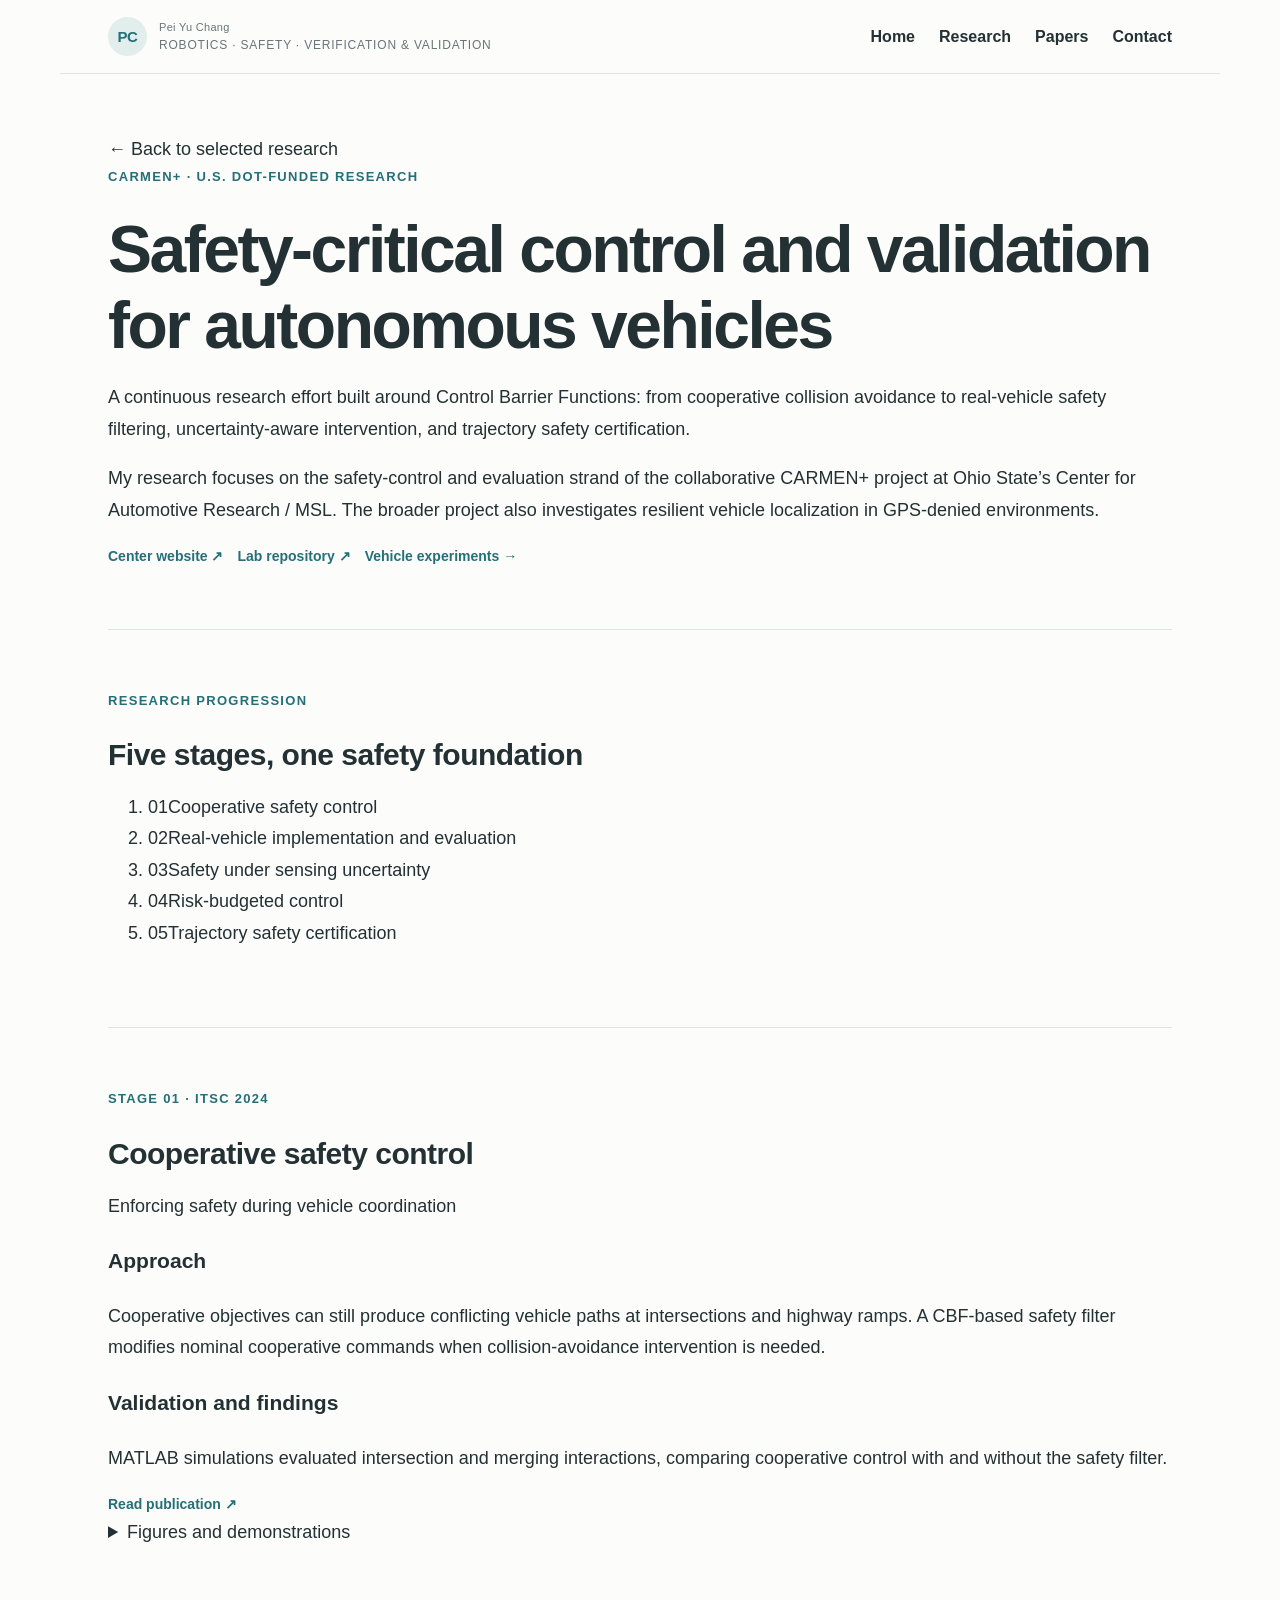
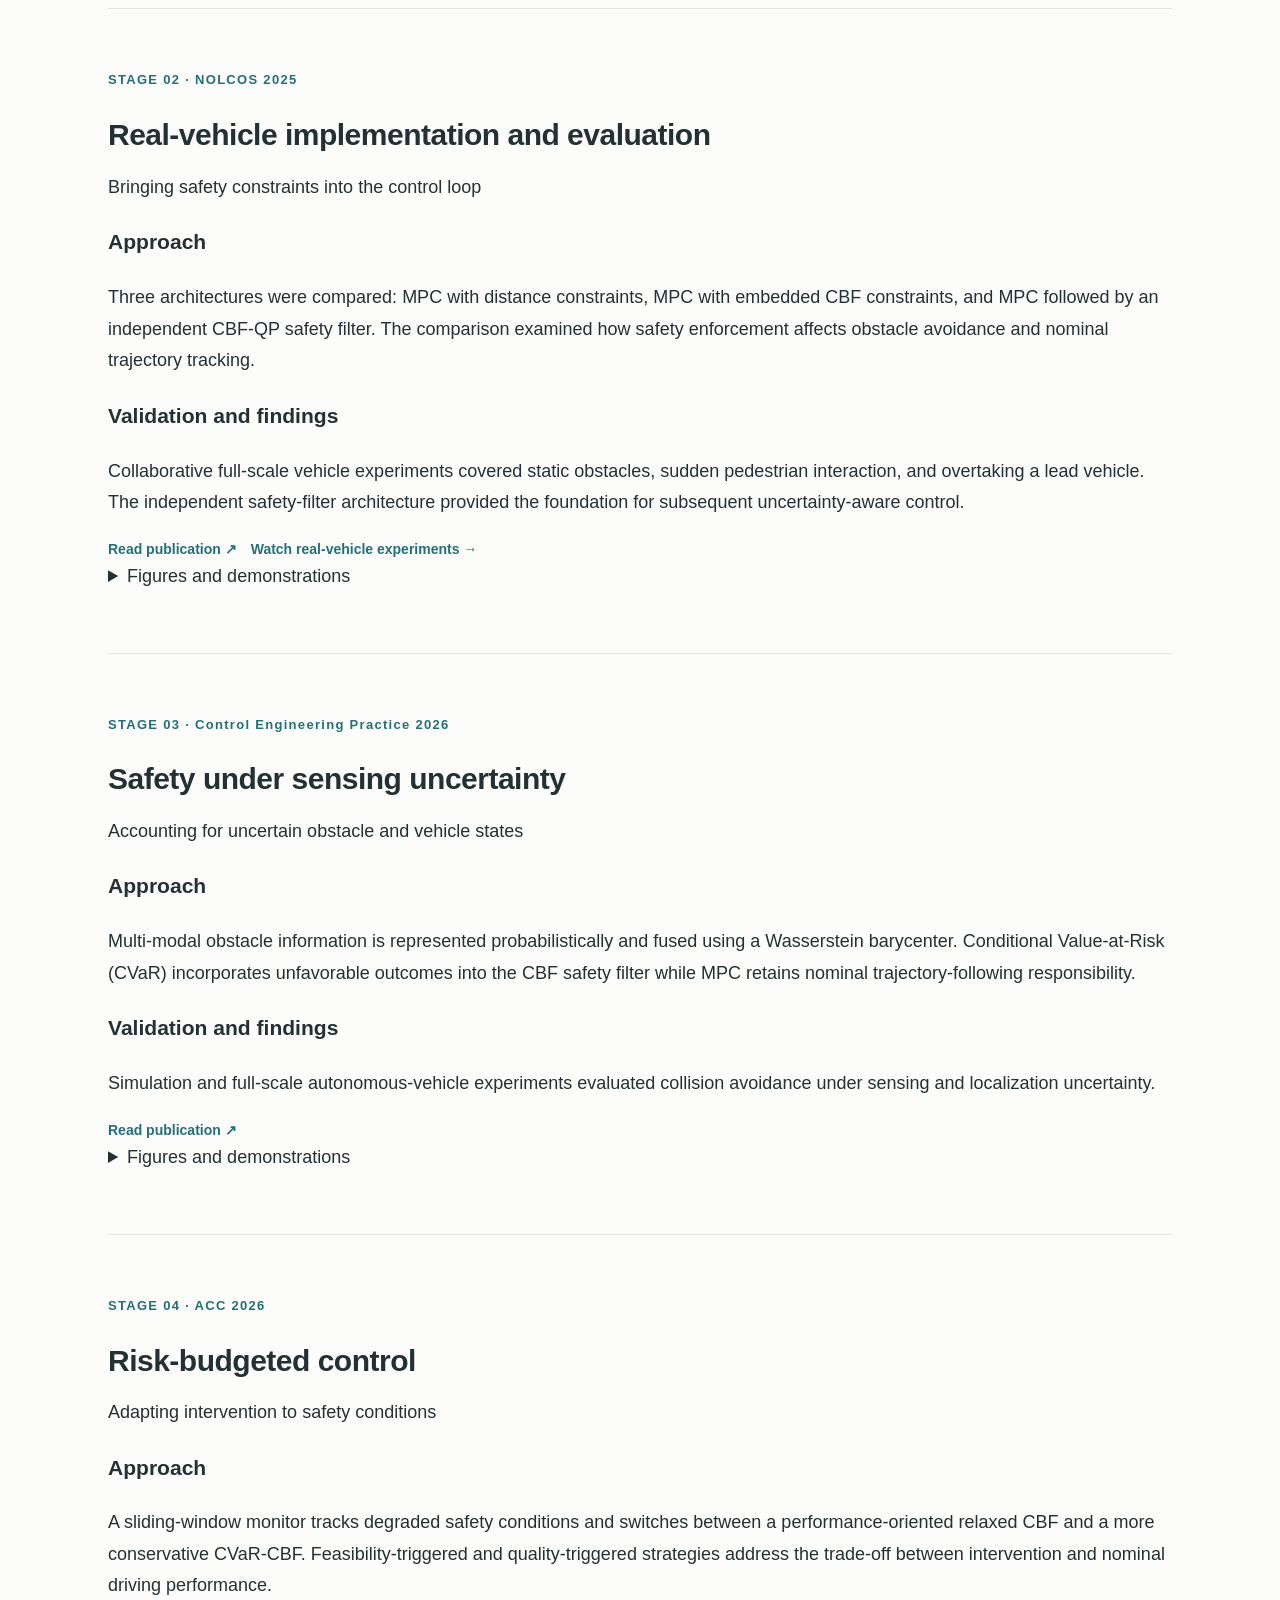
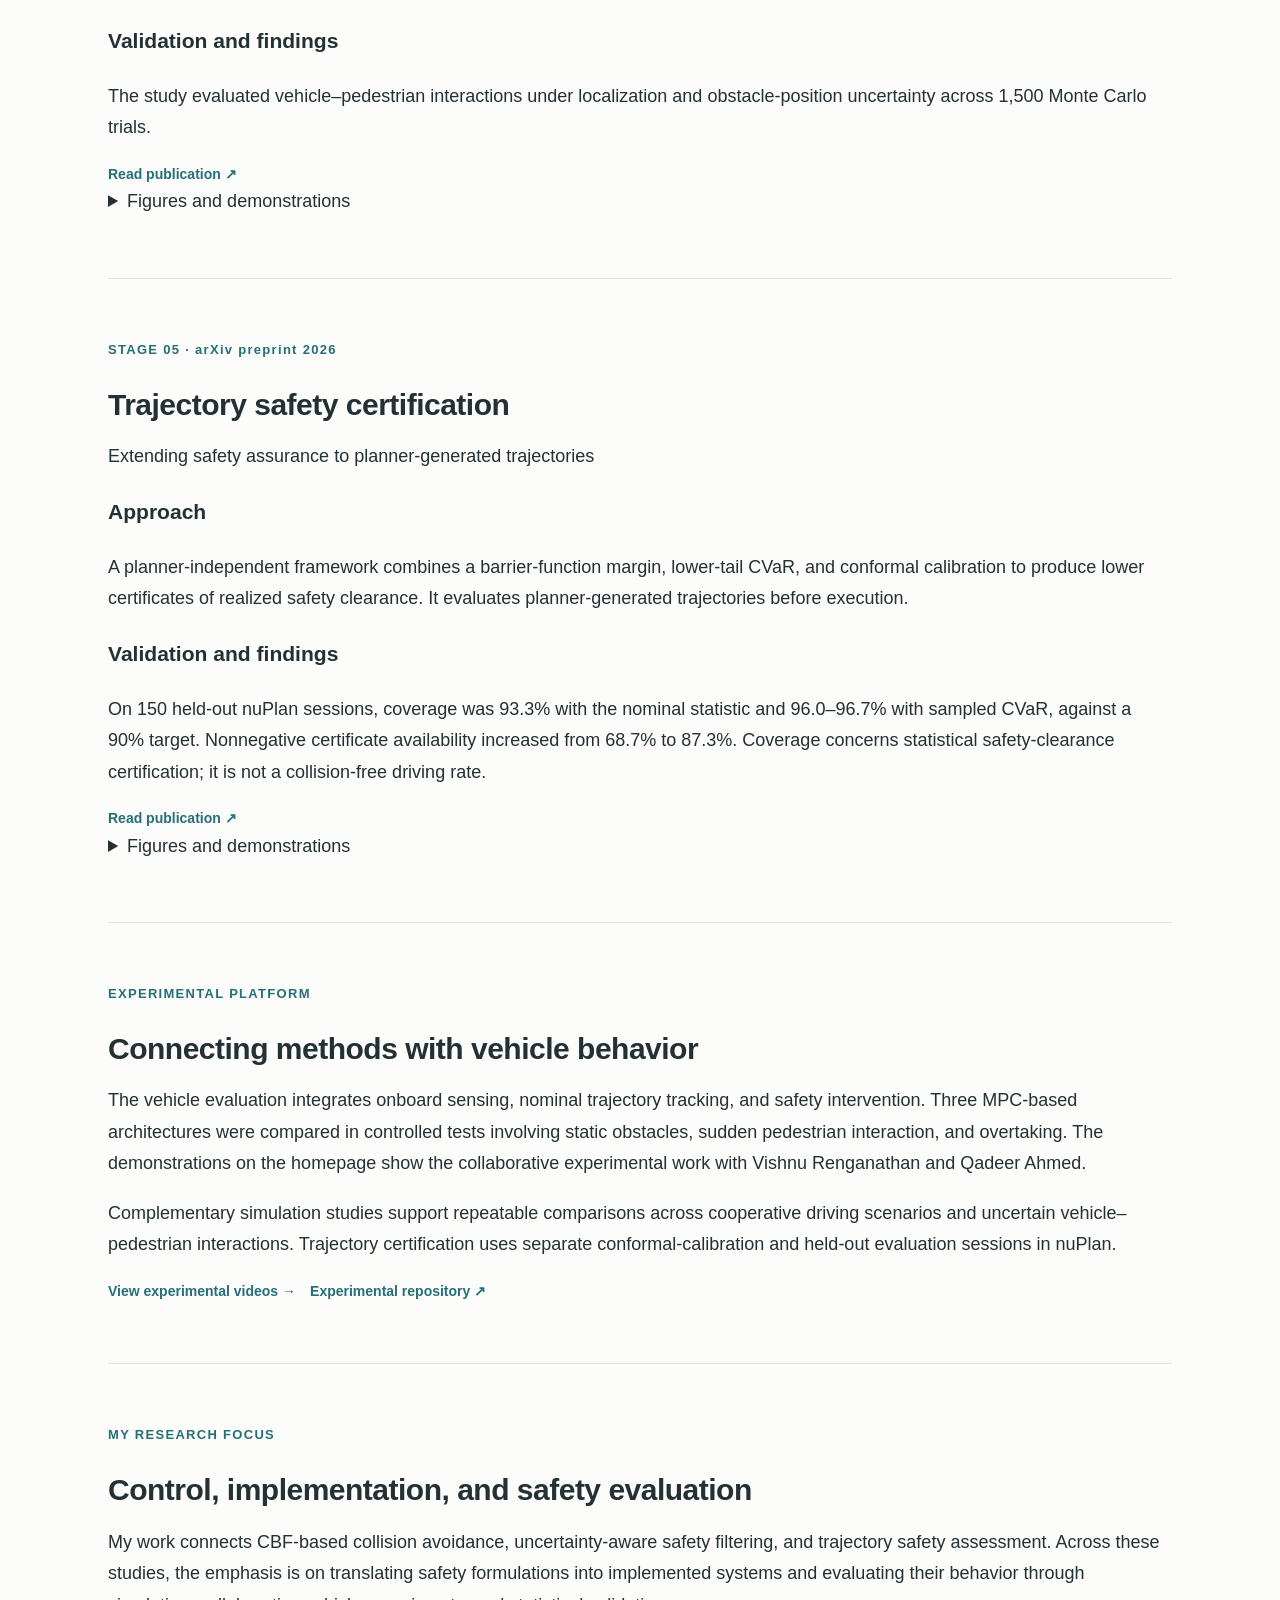
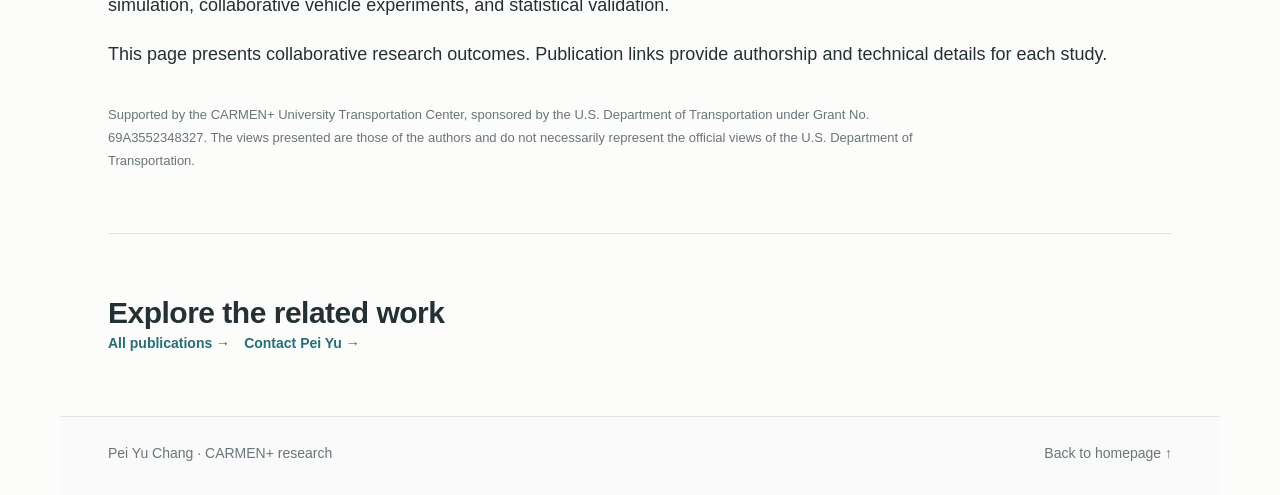
==== carmen.html @ 0e44fff4 "Add CARMEN+ research page covering five stages of safety control and validation" ====
<!doctype html><html lang="en"><head><meta charset="utf-8"><meta name="viewport" content="width=device-width, initial-scale=1"><title>CARMEN+ Safety Research | Pei Yu Chang</title><meta name="description" content="CBF-based safety control, real-vehicle validation, risk-aware collision avoidance, and trajectory safety certification by Pei Yu Chang and collaborators."><link rel="stylesheet" href="style.css"></head><body><a class="skip" href="#main">Skip to content</a><header><a class="brand" href="index.html"><b class="monogram">PC</b><span class="brandname">Pei Yu Chang<small>ROBOTICS · SAFETY · VERIFICATION & VALIDATION</small></span></a><nav aria-label="Main navigation"><a href="index.html">Home</a><a href="index.html#work">Research</a><a href="index.html#papers">Papers</a><a href="index.html#contact">Contact</a></nav></header><main id="main" class="research-detail"><section class="section"><a class="backlink" href="index.html#work">← Back to selected research</a><p class="eyebrow">CARMEN+ · U.S. DOT-FUNDED RESEARCH</p><h1>Safety-critical control and validation for autonomous vehicles</h1><p class="detail-lead">A continuous research effort built around Control Barrier Functions: from cooperative collision avoidance to real-vehicle safety filtering, uncertainty-aware intervention, and trajectory safety certification.</p><p>My research focuses on the safety-control and evaluation strand of the collaborative CARMEN+ project at Ohio State’s Center for Automotive Research / MSL. The broader project also investigates resilient vehicle localization in GPS-denied environments.</p><div class="carmenlinks"><a href="https://utc.engineering.osu.edu/" target="_blank" rel="noopener">Center website ↗</a><a href="https://github.com/OSU-CAR-MSL/CARMEN_Plus" target="_blank" rel="noopener">Lab repository ↗</a><a href="index.html#experiments">Vehicle experiments →</a></div></section><section class="section"><p class="eyebrow">RESEARCH PROGRESSION</p><h2>Five stages, one safety foundation</h2><ol class="stage-index"><li><a href="#cooperative"><span>01</span>Cooperative safety control</a></li><li><a href="#vehicle"><span>02</span>Real-vehicle implementation and evaluation</a></li><li><a href="#uncertainty"><span>03</span>Safety under sensing uncertainty</a></li><li><a href="#budget"><span>04</span>Risk-budgeted control</a></li><li><a href="#certification"><span>05</span>Trajectory safety certification</a></li></ol></section><section class="section research-stage" id="cooperative"><div><p class="eyebrow">STAGE 01 · ITSC 2024</p><h2>Cooperative safety control</h2><p class="stage-question">Enforcing safety during vehicle coordination</p></div><div><h3>Approach</h3><p>Cooperative objectives can still produce conflicting vehicle paths at intersections and highway ramps. A CBF-based safety filter modifies nominal cooperative commands when collision-avoidance intervention is needed.</p><h3>Validation and findings</h3><p>MATLAB simulations evaluated intersection and merging interactions, comparing cooperative control with and without the safety filter.</p><div class="carmenlinks"><a href="https://ieeexplore.ieee.org/document/10920020" target="_blank" rel="noopener">Read publication ↗</a></div><details class="media-reserve"><summary>Figures and demonstrations</summary><p>Additional research figures and short experimental videos will be added here.</p></details></div></section><section class="section research-stage" id="vehicle"><div><p class="eyebrow">STAGE 02 · NOLCOS 2025</p><h2>Real-vehicle implementation and evaluation</h2><p class="stage-question">Bringing safety constraints into the control loop</p></div><div><h3>Approach</h3><p>Three architectures were compared: MPC with distance constraints, MPC with embedded CBF constraints, and MPC followed by an independent CBF-QP safety filter. The comparison examined how safety enforcement affects obstacle avoidance and nominal trajectory tracking.</p><h3>Validation and findings</h3><p>Collaborative full-scale vehicle experiments covered static obstacles, sudden pedestrian interaction, and overtaking a lead vehicle. The independent safety-filter architecture provided the foundation for subsequent uncertainty-aware control.</p><div class="carmenlinks"><a href="https://www.sciencedirect.com/science/article/pii/S2405896325017422" target="_blank" rel="noopener">Read publication ↗</a><a href="index.html#experiments">Watch real-vehicle experiments →</a></div><details class="media-reserve"><summary>Figures and demonstrations</summary><p>Additional research figures and short experimental videos will be added here.</p></details></div></section><section class="section research-stage" id="uncertainty"><div><p class="eyebrow">STAGE 03 · Control Engineering Practice 2026</p><h2>Safety under sensing uncertainty</h2><p class="stage-question">Accounting for uncertain obstacle and vehicle states</p></div><div><h3>Approach</h3><p>Multi-modal obstacle information is represented probabilistically and fused using a Wasserstein barycenter. Conditional Value-at-Risk (CVaR) incorporates unfavorable outcomes into the CBF safety filter while MPC retains nominal trajectory-following responsibility.</p><h3>Validation and findings</h3><p>Simulation and full-scale autonomous-vehicle experiments evaluated collision avoidance under sensing and localization uncertainty.</p><div class="carmenlinks"><a href="https://www.sciencedirect.com/science/article/pii/S0967066126003576" target="_blank" rel="noopener">Read publication ↗</a></div><details class="media-reserve"><summary>Figures and demonstrations</summary><p>Additional research figures and short experimental videos will be added here.</p></details></div></section><section class="section research-stage" id="budget"><div><p class="eyebrow">STAGE 04 · ACC 2026</p><h2>Risk-budgeted control</h2><p class="stage-question">Adapting intervention to safety conditions</p></div><div><h3>Approach</h3><p>A sliding-window monitor tracks degraded safety conditions and switches between a performance-oriented relaxed CBF and a more conservative CVaR-CBF. Feasibility-triggered and quality-triggered strategies address the trade-off between intervention and nominal driving performance.</p><h3>Validation and findings</h3><p>The study evaluated vehicle–pedestrian interactions under localization and obstacle-position uncertainty across 1,500 Monte Carlo trials.</p><div class="carmenlinks"><a href="https://ieeexplore.ieee.org/abstract/document/11615901" target="_blank" rel="noopener">Read publication ↗</a></div><details class="media-reserve"><summary>Figures and demonstrations</summary><p>Additional research figures and short experimental videos will be added here.</p></details></div></section><section class="section research-stage" id="certification"><div><p class="eyebrow">STAGE 05 · arXiv preprint 2026</p><h2>Trajectory safety certification</h2><p class="stage-question">Extending safety assurance to planner-generated trajectories</p></div><div><h3>Approach</h3><p>A planner-independent framework combines a barrier-function margin, lower-tail CVaR, and conformal calibration to produce lower certificates of realized safety clearance. It evaluates planner-generated trajectories before execution.</p><h3>Validation and findings</h3><p>On 150 held-out nuPlan sessions, coverage was 93.3% with the nominal statistic and 96.0–96.7% with sampled CVaR, against a 90% target. Nonnegative certificate availability increased from 68.7% to 87.3%. Coverage concerns statistical safety-clearance certification; it is not a collision-free driving rate.</p><div class="carmenlinks"><a href="https://arxiv.org/abs/2608.26533" target="_blank" rel="noopener">Read publication ↗</a></div><details class="media-reserve"><summary>Figures and demonstrations</summary><p>Additional research figures and short experimental videos will be added here.</p></details></div></section><section class="section"><p class="eyebrow">EXPERIMENTAL PLATFORM</p><h2>Connecting methods with vehicle behavior</h2><p>The vehicle evaluation integrates onboard sensing, nominal trajectory tracking, and safety intervention. Three MPC-based architectures were compared in controlled tests involving static obstacles, sudden pedestrian interaction, and overtaking. The demonstrations on the homepage show the collaborative experimental work with Vishnu Renganathan and Qadeer Ahmed.</p><p>Complementary simulation studies support repeatable comparisons across cooperative driving scenarios and uncertain vehicle–pedestrian interactions. Trajectory certification uses separate conformal-calibration and held-out evaluation sessions in nuPlan.</p><div class="carmenlinks"><a href="index.html#experiments">View experimental videos →</a><a href="https://github.com/OSU-CAR-MSL/NMPC-CBF-AV" target="_blank" rel="noopener">Experimental repository ↗</a></div></section><section class="section"><p class="eyebrow">MY RESEARCH FOCUS</p><h2>Control, implementation, and safety evaluation</h2><p>My work connects CBF-based collision avoidance, uncertainty-aware safety filtering, and trajectory safety assessment. Across these studies, the emphasis is on translating safety formulations into implemented systems and evaluating their behavior through simulation, collaborative vehicle experiments, and statistical validation.</p><p>This page presents collaborative research outcomes. Publication links provide authorship and technical details for each study.</p><p class="fundingnote">Supported by the CARMEN+ University Transportation Center, sponsored by the U.S. Department of Transportation under Grant No. 69A3552348327. The views presented are those of the authors and do not necessarily represent the official views of the U.S. Department of Transportation.</p></section><section class="contact"><h2>Explore the related work</h2><div class="carmenlinks"><a href="index.html#papers">All publications →</a><a href="index.html#contact">Contact Pei Yu →</a></div></section></main><footer><span>Pei Yu Chang · CARMEN+ research</span><a href="index.html">Back to homepage ↑</a></footer></body></html>
---- style.css ----
:root{--ink:#172526;--muted:#5b6667;--line:#dce2df;--accent:#155eae;--paper:#fafbf9}*{box-sizing:border-box}html{scroll-behavior:smooth;scroll-padding-top:30px}body{margin:0;color:var(--ink);background:var(--paper);font-family:Arial,Helvetica,sans-serif;line-height:1.65}a{color:inherit;text-decoration:none}a:hover{color:var(--accent)}a:focus-visible{outline:3px solid var(--accent);outline-offset:5px}.skip{position:absolute;left:20px;top:-100px;background:white;padding:10px}.skip:focus{top:10px;z-index:10}header,main,footer{max-width:1120px;margin:auto;padding-left:48px;padding-right:48px}header{display:flex;align-items:center;justify-content:space-between;padding-top:32px;padding-bottom:28px;border-bottom:1px solid var(--line);gap:24px}.brand{font-weight:700;font-size:19px;letter-spacing:-.5px}.brand span{display:block;font-size:11px;font-weight:400;color:var(--muted);letter-spacing:.3px}nav{display:flex;gap:28px;font-size:13px}.hero{padding-top:88px}.eyebrow{font-size:11px;letter-spacing:1.7px;font-weight:700;color:var(--accent);margin:0 0 24px}h1{font-size:clamp(44px,6.6vw,76px);line-height:1.06;letter-spacing:-3.5px;font-weight:500;margin:0 0 28px}.intro{max-width:590px;font-size:18px;color:var(--muted);line-height:1.8;margin:0}.actions{display:flex;align-items:center;gap:28px;margin:30px 0 24px;font-size:14px}.button{background:var(--ink);color:white;padding:13px 20px;display:flex;gap:36px;border-radius:3px}.button:hover{background:var(--accent);color:white}.textlink{border-bottom:1px solid var(--line)}.availability{font-size:12px;color:var(--muted);line-height:1.8}.focus{display:grid;grid-template-columns:repeat(3,1fr);gap:30px;margin-top:66px;padding:26px 0;border-top:1px solid var(--line);border-bottom:1px solid var(--line)}.focus span{font-size:10px;letter-spacing:1.3px;color:var(--muted)}.focus p{font-size:14px;line-height:1.6;margin:10px 0 0}.section{padding:80px 0;border-bottom:1px solid var(--line)}.sectionhead{margin-bottom:35px}.sectionhead .eyebrow{margin-bottom:15px}h2{font-size:34px;line-height:1.25;letter-spacing:-1.1px;font-weight:500;margin:0}.sectionhead>p:last-child:not(.eyebrow){font-size:14px;color:var(--muted);max-width:490px}.row{display:grid;grid-template-columns:160px 1fr 150px;gap:25px;padding:28px 0;border-top:1px solid var(--line)}.date{font-size:12px;color:var(--muted);margin:3px 0}.row h3{font-size:18px;line-height:1.4;letter-spacing:-.3px;margin:0}.role{font-size:13px;color:var(--accent);margin:5px 0 12px}.row div>p:last-child{font-size:14px;color:var(--muted);margin:0;max-width:510px}.tag{font-size:11px;color:var(--muted);text-align:right;margin-top:5px}.projects{display:grid;grid-template-columns:1fr 1fr;column-gap:48px;row-gap:38px}.projects article{border-top:2px solid var(--ink);padding-top:23px}.projectlabel{font-size:10px;letter-spacing:1.3px;color:var(--muted);margin:0 0 16px}.projects h3{font-size:26px;letter-spacing:-.8px;font-weight:500;line-height:1.25;margin:0 0 15px}.projects article>p:not(.projectlabel){font-size:14px;color:var(--muted);max-width:410px}.projects .methods{font-size:11px!important;margin:20px 0}.projects a{display:flex;justify-content:space-between;font-size:13px;padding:12px 0;border-top:1px solid var(--line);color:var(--accent)}.skills{display:grid;grid-template-columns:185px 1fr;gap:0}.skills h2{font-size:26px}dl{margin:25px 0 0}dl div{display:grid;grid-template-columns:180px 1fr;padding:13px 0;border-top:1px solid var(--line);font-size:13px}dt{color:var(--muted)}dd{margin:0}.contact{padding:75px 0 80px}.contact h2{font-size:36px}.contact>p:not(.eyebrow){color:var(--muted);font-size:14px;max-width:510px}.email{display:inline-block;color:var(--accent);font-size:20px;letter-spacing:-.4px;margin-top:16px;border-bottom:1px solid var(--line)}footer{display:flex;justify-content:space-between;font-size:11px;color:var(--muted);border-top:1px solid var(--line);padding-top:24px;padding-bottom:30px}footer div{display:flex;gap:22px}@media(max-width:760px){header,main,footer{padding-left:24px;padding-right:24px}header{align-items:flex-start;flex-direction:column;gap:18px}nav{gap:24px}.hero{padding-top:55px}h1{letter-spacing:-2px}.intro{font-size:16px}.focus{grid-template-columns:1fr;gap:22px;margin-top:40px}.focus p br{display:none}.section{padding:52px 0}h2{font-size:29px}.row{grid-template-columns:1fr;gap:8px}.tag{display:none}.projects{grid-template-columns:1fr;gap:32px}.skills{grid-template-columns:1fr}.skills .eyebrow{margin-bottom:15px}dl div{grid-template-columns:1fr;gap:4px}.contact{padding:52px 0}.contact h2{font-size:30px}.email{font-size:18px}footer{flex-direction:column;gap:14px}}@media(prefers-reduced-motion:reduce){html{scroll-behavior:auto}}
/* Personal academic portfolio direction */
:root{--ink:#252525;--muted:#707476;--line:#e2e3e5;--accent:#bb0033;--paper:#fff}header,main,footer{max-width:1160px}.university{background:#500012;color:#f0dfe4;font-size:11px}.university>div{max-width:1160px;padding:8px 48px;margin:auto}.university span{float:right}header{padding-top:17px;padding-bottom:17px}.brand{display:flex;align-items:center;gap:12px}.monogram{display:grid;place-items:center;width:39px;height:39px;background:var(--accent);color:white;font:700 19px Georgia,serif;border-radius:7px}.brandname{font:700 18px Georgia,serif}.brandname small{display:block;margin-top:5px;font:10px Arial,sans-serif;letter-spacing:1px;color:var(--muted)}nav{font-weight:600;gap:27px}.active{color:var(--accent);position:relative}.active:after{content:'';height:3px;background:var(--accent);position:absolute;bottom:-19px;left:0;right:0}.hero{position:relative;padding:70px 0 64px}.hero:before{content:'';position:absolute;z-index:-1;top:0;bottom:0;left:calc((1064px - 100vw)/2);right:calc((1064px - 100vw)/2);background:radial-gradient(ellipse at 85% 15%,#f4e9ed 0,transparent 45%),linear-gradient(#f5f6f8,#fff)}.herogrid{display:grid;grid-template-columns:1fr 280px;gap:80px;align-items:center}.hero .eyebrow{background:#f3e5e9;border-radius:24px;display:inline-block;padding:7px 12px;font-size:10px;letter-spacing:1.2px;margin-bottom:22px}h1{font:700 clamp(40px,5vw,54px)/1.15 Georgia,'Times New Roman',serif;letter-spacing:-1.5px;margin-bottom:12px}.position{font-size:17px;font-weight:600;margin:0 0 8px}.affiliation{font-size:13px;color:var(--muted);margin:0 0 22px}.affiliation a{color:var(--accent)}.intro{font-size:16px;line-height:1.85;max-width:520px}.actions{gap:12px;margin-top:28px;flex-wrap:wrap;font-size:12px;font-weight:600}.button{background:var(--accent);border-radius:6px;padding:12px 18px}.button:hover{background:#8d0026}.outline{border:1px solid #d7d9dc;background:#fff;border-radius:6px;padding:11px 18px}.social{display:flex;flex-wrap:wrap;gap:16px;font-size:11px;color:#60666a;font-weight:600}.availability{font-size:11px;margin-top:17px}.portrait{height:330px;border-radius:18px;border:1px solid #e0d9dc;background:linear-gradient(145deg,#eee8eb,#f7f5f6);box-shadow:0 14px 32px #25252512;display:flex;align-items:center;justify-content:center;flex-direction:column}.portrait>span{font:normal 85px Georgia,serif;color:#a08a94;letter-spacing:-6px}.portrait>small{font:12px Arial,sans-serif;color:#79666e;margin-top:12px}.section{padding:60px 0}.sectionhead .eyebrow{font-size:10px;margin-bottom:12px}h2{font:700 30px/1.25 Georgia,serif;letter-spacing:-.5px}.sectionhead{margin-bottom:27px}.row{grid-template-columns:150px 1fr 140px}.row h3{font-size:17px}.date{color:var(--accent);font-weight:600}.projects{column-gap:24px;row-gap:20px}.projects article{border:1px solid var(--line);border-radius:9px;padding:24px;background:#fff}.projects h3{font:700 23px/1.3 Georgia,serif;letter-spacing:-.4px}.projectlabel{color:var(--accent);font-weight:700}.projects h3 br{display:none}.skills h2{font-family:Georgia,serif}.contact h2{font-family:Georgia,serif;font-size:32px}.contact{padding:60px 0}.email{font-size:18px}footer{background:#fafafa}@media(max-width:760px){.university>div{padding:8px 24px}.university span{display:none}header{gap:20px}nav{font-size:12px;gap:20px;flex-wrap:wrap}.active:after{bottom:-7px}.herogrid{grid-template-columns:1fr;gap:30px}.portrait{width:180px;height:210px;grid-row:2}.portrait>span{font-size:64px}.hero{padding-top:42px}.hero:before{left:-24px;right:-24px}.row{grid-template-columns:1fr}.section{padding:44px 0}.brandname small{font-size:9px}.social{gap:12px}.projects{grid-template-columns:1fr}.contact h2{font-size:28px}}
/* Original, experiment-first direction */
:root{--ink:#233034;--muted:#697578;--accent:#246f78;--paper:#fcfcfa;--line:#dfe5e3}.university{display:none}.brandname{font:700 18px Arial,Helvetica,sans-serif}.monogram{background:#e2eeec;color:var(--accent);font:700 15px Arial,sans-serif;border-radius:50%}.brandname small{letter-spacing:.8px}h1{font-family:Arial,Helvetica,sans-serif;font-weight:650;font-size:clamp(42px,6vw,66px);letter-spacing:-2.5px}h2,.projects h3,.skills h2,.contact h2{font-family:Arial,Helvetica,sans-serif;font-weight:600}.hero{padding:55px 0 36px}.hero:before{display:none}.herogrid{display:block}.herogrid>div{max-width:850px}.hero .eyebrow{background:none;padding:0;margin-bottom:18px;letter-spacing:1.7px}.intro{max-width:670px}.affiliation{margin-bottom:18px}.position{font-weight:500}.actions{margin-top:24px;margin-bottom:20px}.button{background:var(--accent)}.button:hover{background:#1b535b}.outline{background:transparent}.availability{margin-bottom:0}.portrait{display:none}.experiments{padding-top:30px}.experimenthead{display:flex;justify-content:space-between;align-items:end;gap:35px;margin-bottom:25px}.experimenthead .eyebrow{margin-bottom:12px}.experimenthead h2{font-size:28px;max-width:500px}.experimenthead>p{font-size:13px;color:var(--muted);max-width:320px;margin:0}.videogrid{display:grid;grid-template-columns:repeat(3,minmax(0,1fr));gap:20px}.experiment{overflow:hidden;border:1px solid var(--line);border-radius:8px;background:white}.videoframe{aspect-ratio:16/10;background:#172b30;display:flex;align-items:center}.videoframe video{display:block;width:100%;height:100%;object-fit:contain}.videocopy{padding:18px}.scenario{color:var(--accent)!important;font-size:9px!important;letter-spacing:1.3px;font-weight:700;margin:0 0 8px!important}.videocopy h3{font-size:17px;font-weight:600;line-height:1.4;margin:0 0 10px;min-height:48px}.videocopy>p{font-size:12px;line-height:1.7;color:var(--muted);margin:0 0 16px}.videolinks{display:flex;flex-wrap:wrap;gap:12px;font-size:11px;color:var(--accent);font-weight:600}.collaboration{font-size:12px;color:var(--muted);margin:19px 0 4px}.videonote{font-size:10px;color:var(--muted);margin:0}.projects article{background:transparent}.contact h2{font-size:30px}.active:after{background:var(--accent)}@media(max-width:760px){.videogrid{grid-template-columns:1fr}.experimenthead{display:block}.experimenthead>p{margin-top:14px;max-width:none}.videocopy h3{min-height:0}.hero{padding-top:40px}.experiments{padding-top:20px}.experimenthead h2{font-size:25px}.herogrid{display:block}.videoframe{aspect-ratio:16/9}}
.papershead{display:flex;align-items:center;justify-content:space-between;gap:20px;margin-bottom:28px}.papershead .eyebrow{margin-bottom:12px}.scholarlink{font-size:12px;color:var(--accent);border-bottom:1px solid var(--line);padding-bottom:3px}.paper{display:grid;grid-template-columns:70px 1fr;gap:25px;padding:25px 0;border-top:1px solid var(--line)}.paperyear{color:var(--accent);font-size:12px;font-weight:600;margin:4px 0}.paper h3{font-size:17px;line-height:1.55;font-weight:600;margin:0 0 10px;max-width:830px}.authors{font-size:12px;color:var(--muted);margin:0 0 5px}.authors strong{color:var(--ink);font-weight:600}.venue{font-size:12px;color:var(--muted);font-style:italic;margin:0 0 13px}.paperlinks{display:flex;gap:18px;flex-wrap:wrap;font-size:11px;font-weight:600;color:var(--accent)}@media(max-width:760px){.paper{grid-template-columns:1fr;gap:8px}.paper h3{font-size:16px}.papershead{align-items:end}.scholarlink{font-size:11px;white-space:nowrap}}
.carmenintro{display:grid;grid-template-columns:1fr 1.4fr;gap:50px;margin-bottom:35px}.carmenintro .eyebrow{margin-bottom:12px}.carmenintro h2{font-size:42px;letter-spacing:-1.5px}.funding{font-size:12px;color:var(--accent);margin:13px 0 0}.carmensummary{font-size:14px;color:var(--muted);margin:0 0 20px;line-height:1.85}.carmenlinks{display:flex;gap:14px;flex-wrap:wrap;color:var(--accent);font-size:11px;font-weight:600}.researchslots{display:grid;grid-template-columns:1fr 1fr;gap:32px 24px}.researchslot{min-width:0}.researchslot:first-child{grid-column:1/-1}.slotheading span{font-size:9px;letter-spacing:1.4px;color:var(--accent);font-weight:600}.slotheading h3{font-size:18px;font-weight:600;margin:7px 0 17px}.placeholder{aspect-ratio:16/9;border:1px dashed #b7c7c6;border-radius:7px;background:#edf2f0;display:flex;flex-direction:column;align-items:center;justify-content:center;gap:7px;padding:20px;text-align:center;color:#687c7d}.placeholder.wide{aspect-ratio:3.3}.placeholder span{font-size:15px;font-weight:500}.placeholder small{font-size:11px;color:#6e8080}.pending{font-size:11px;color:var(--muted);margin:11px 0 0}.researchslot:last-child{grid-column:1/-1;border-top:1px solid var(--line);padding-top:23px}.contributionsplaceholder{display:grid;grid-template-columns:repeat(3,1fr);gap:15px}.contributionsplaceholder p{margin:0;padding:23px 18px;border:1px dashed #b7c7c6;background:#f3f6f4;border-radius:5px;color:#6e8080;font-size:12px}.fundingnote{font-size:10px;color:var(--muted);line-height:1.8;margin:32px 0 0;max-width:850px}@media(max-width:760px){.carmenintro{grid-template-columns:1fr;gap:22px}.researchslots{grid-template-columns:1fr;gap:27px}.placeholder.wide{aspect-ratio:16/9}.contributionsplaceholder{grid-template-columns:1fr}.carmenintro h2{font-size:36px}}
.herogrid{display:grid;grid-template-columns:minmax(0,1fr) 220px;gap:48px;align-items:center}.profilephoto{width:220px;height:250px;margin:0;overflow:hidden;border-radius:14px;background:#e9eeeb}.profilephoto img{display:block;width:100%;height:100%;object-fit:cover;object-position:55% 32%;transform:scale(1.4);transform-origin:55% 32%}.herogrid .intro{font-size:15px}.herogrid .position{font-size:16px}@media(max-width:760px){.herogrid{grid-template-columns:1fr;gap:24px}.profilephoto{width:170px;height:195px;grid-row:1}.herogrid>div{grid-row:2}}
/* Readability and employer identities */
body{font-size:18px;line-height:1.75}nav{font-size:16px;gap:24px}.brandname{font-size:21px}.brandname small{font-size:12px}.hero .eyebrow,.eyebrow{font-size:13px;letter-spacing:1.3px}.herogrid .position{font-size:20px}.affiliation{font-size:16px}.herogrid .intro{font-size:18px}.actions{font-size:16px}.social{font-size:15px}.availability{font-size:15px}.sectionhead>p:last-child:not(.eyebrow),.experimenthead>p{font-size:17px}.experimenthead h2{font-size:32px}.scenario{font-size:12px!important}.videocopy h3{font-size:20px}.videocopy>p{font-size:16px}.videolinks,.carmenlinks{font-size:14px}.collaboration{font-size:15px}.videonote,.fundingnote{font-size:13px}.date{font-size:16px}.row{grid-template-columns:180px 1fr;gap:25px}.row h3{font-size:22px}.role{font-size:17px}.row div>p:last-child{font-size:17px;max-width:650px}.tag{display:none}.employerlogo{width:130px;height:55px;display:flex;align-items:center;justify-content:flex-start;margin-bottom:14px}.employerlogo img{max-width:130px;max-height:55px;object-fit:contain}.employerwordmark{font-weight:700;letter-spacing:1px;color:#254965}.funding{font-size:16px}.carmensummary{font-size:17px}.slotheading span{font-size:12px}.slotheading h3{font-size:22px}.placeholder span{font-size:19px}.placeholder small,.pending{font-size:15px}.contributionsplaceholder p{font-size:16px}.scholarlink{font-size:16px}.paperyear{font-size:16px}.paper h3{font-size:20px}.authors,.venue{font-size:16px}.paperlinks{font-size:15px}.skills h2{font-size:30px}dl div{font-size:17px;grid-template-columns:210px 1fr}.contact>p:not(.eyebrow){font-size:17px}.email{font-size:22px}footer{font-size:14px}@media(max-width:760px){nav{font-size:15px;gap:15px}.brandname small{font-size:11px}.row{grid-template-columns:1fr}.herogrid .intro{font-size:18px}.paper h3{font-size:19px}.authors,.venue{font-size:15px}.scholarlink{font-size:14px}dl div{grid-template-columns:1fr}.email{font-size:20px}}
.experience-meta .employerlogo{margin-top:18px;margin-bottom:0}.experience-meta .date{margin-top:3px}@media(max-width:760px){.experience-meta{display:flex;align-items:center;justify-content:space-between;gap:16px}.experience-meta .employerlogo{margin-top:0;width:110px}.experience-meta .employerlogo img{max-width:110px}}
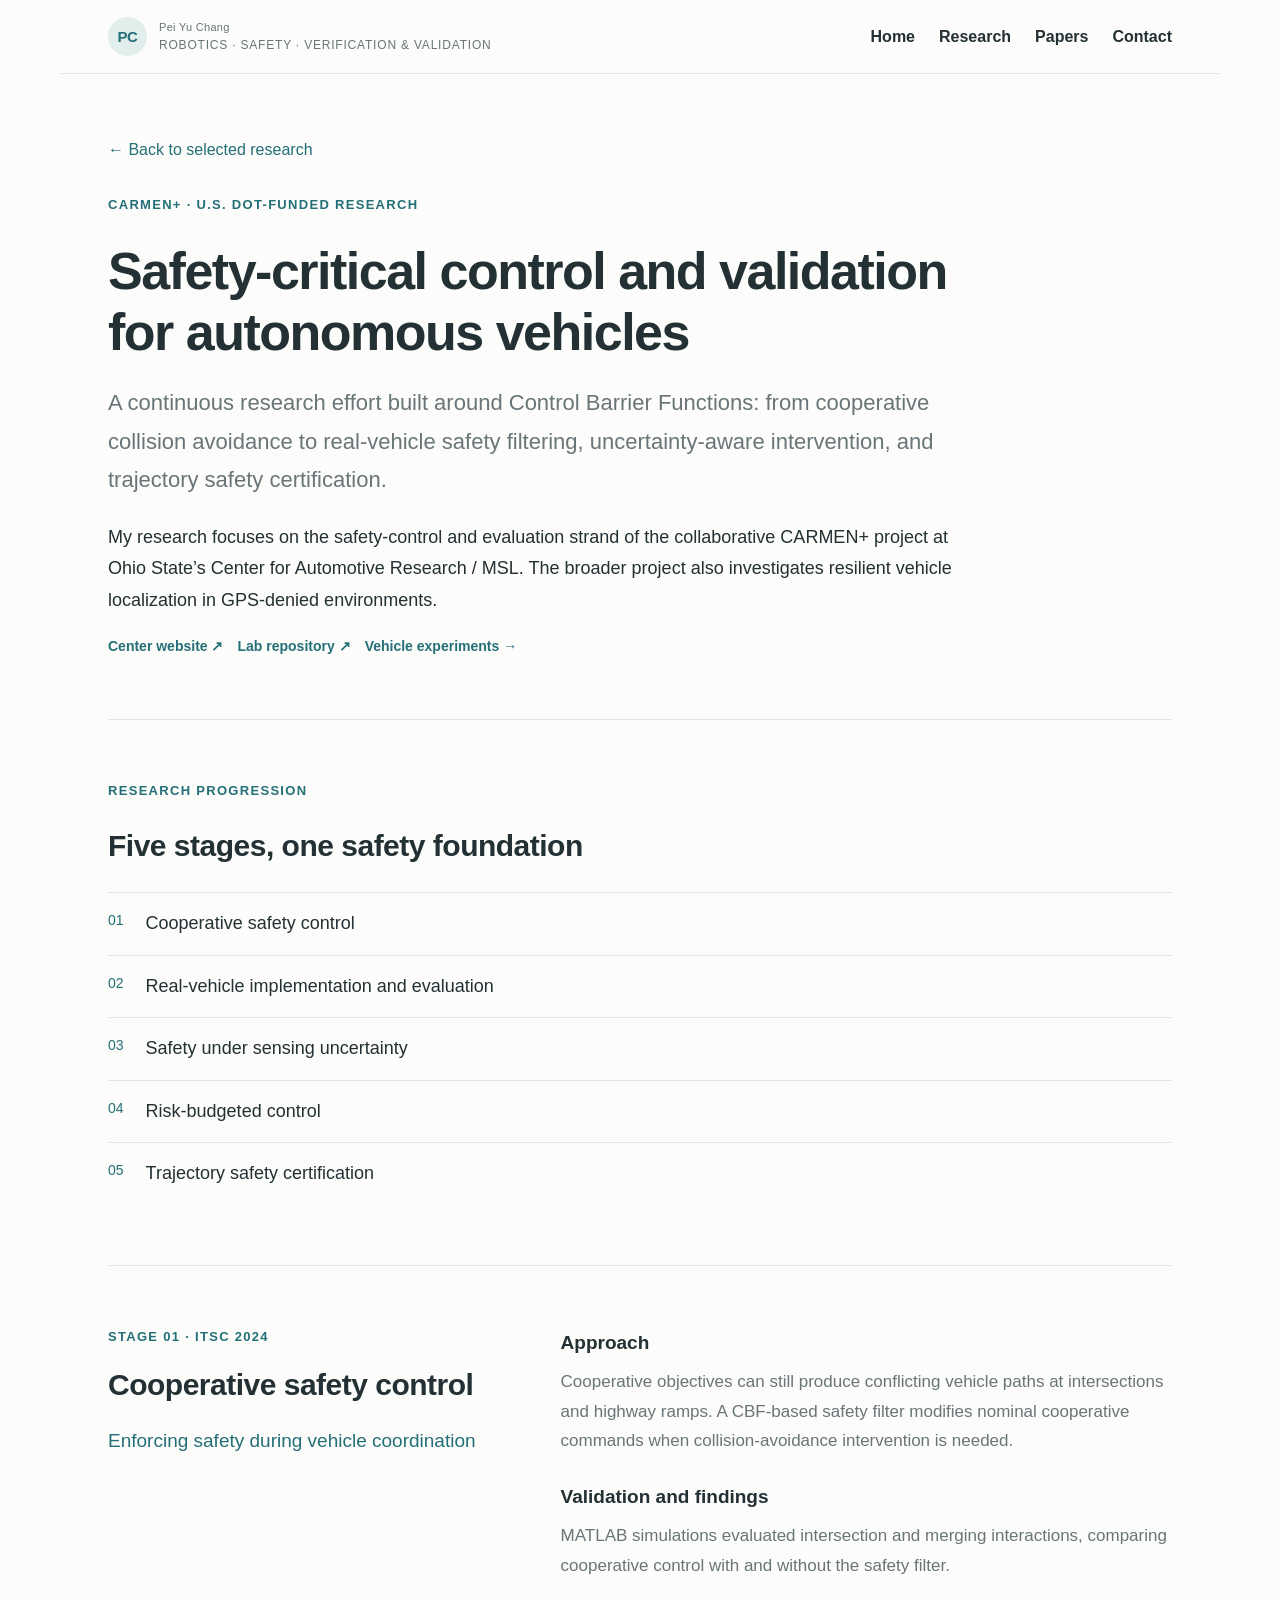
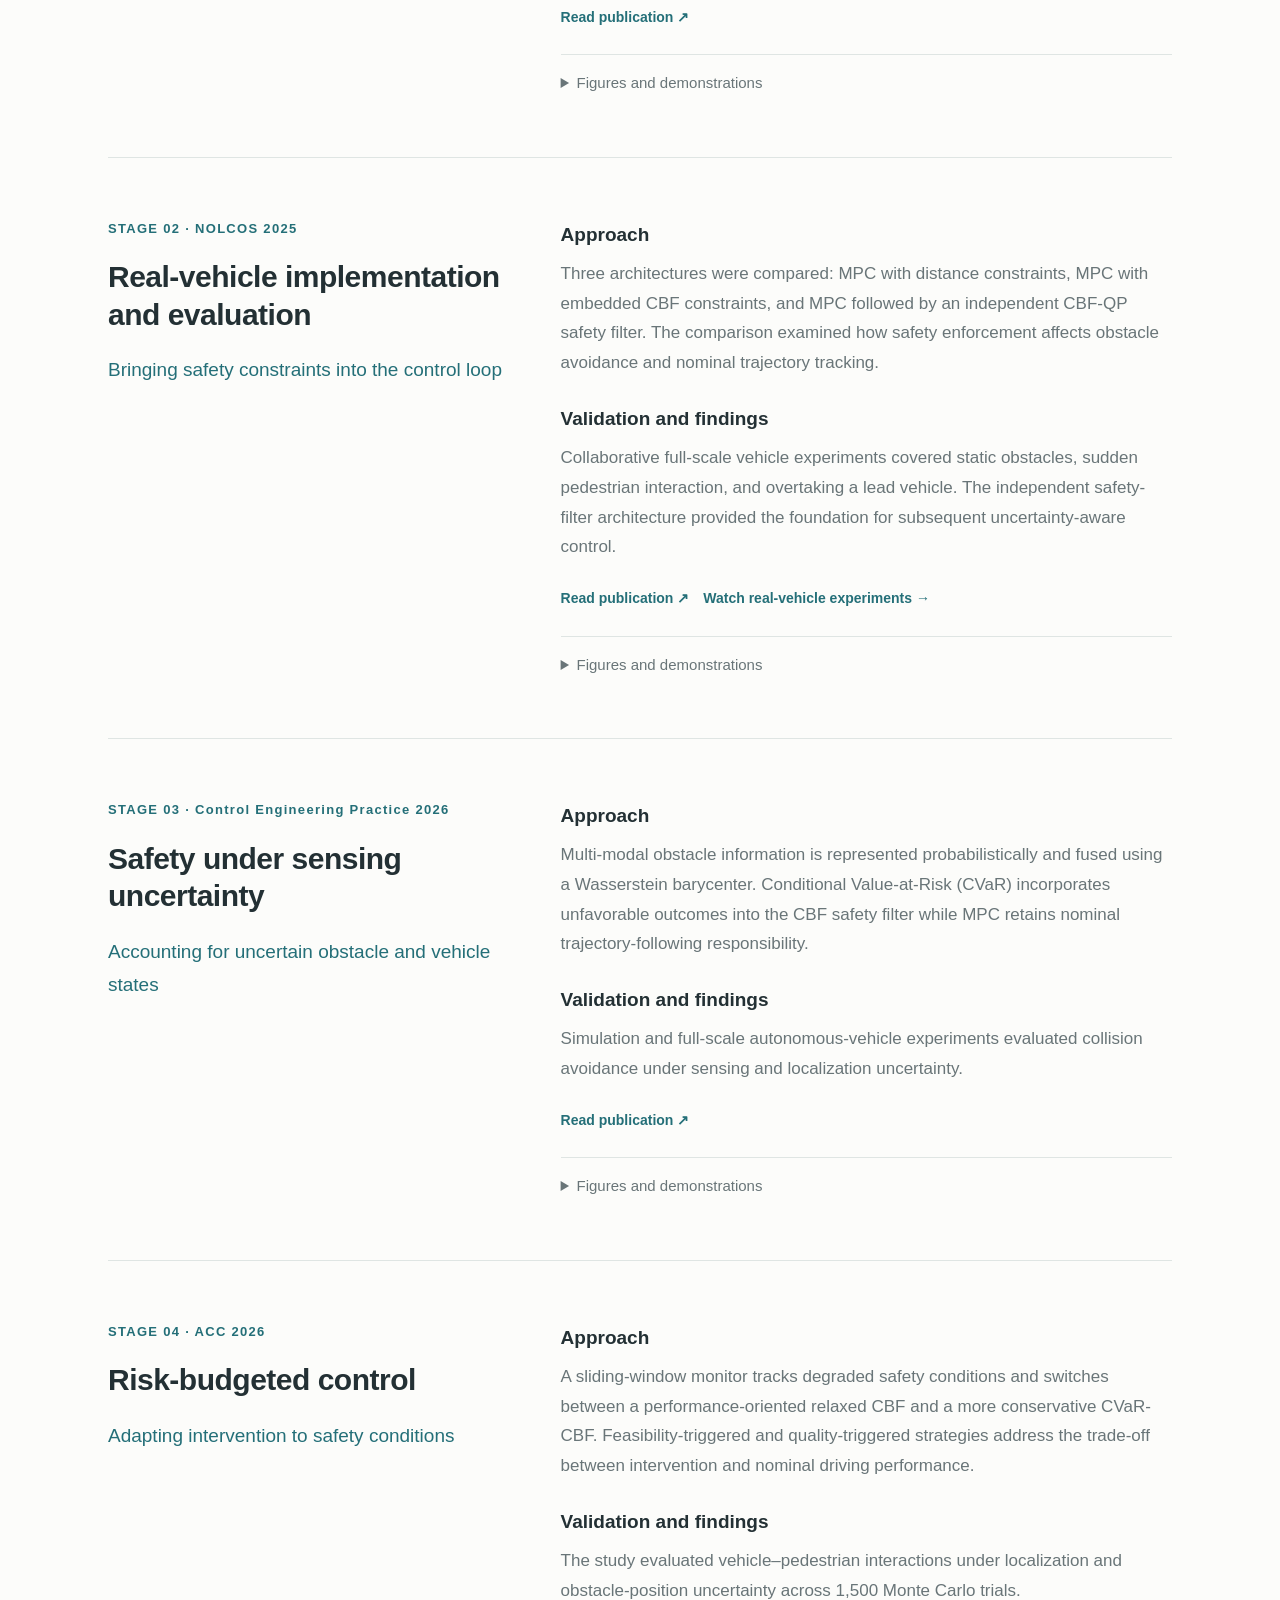
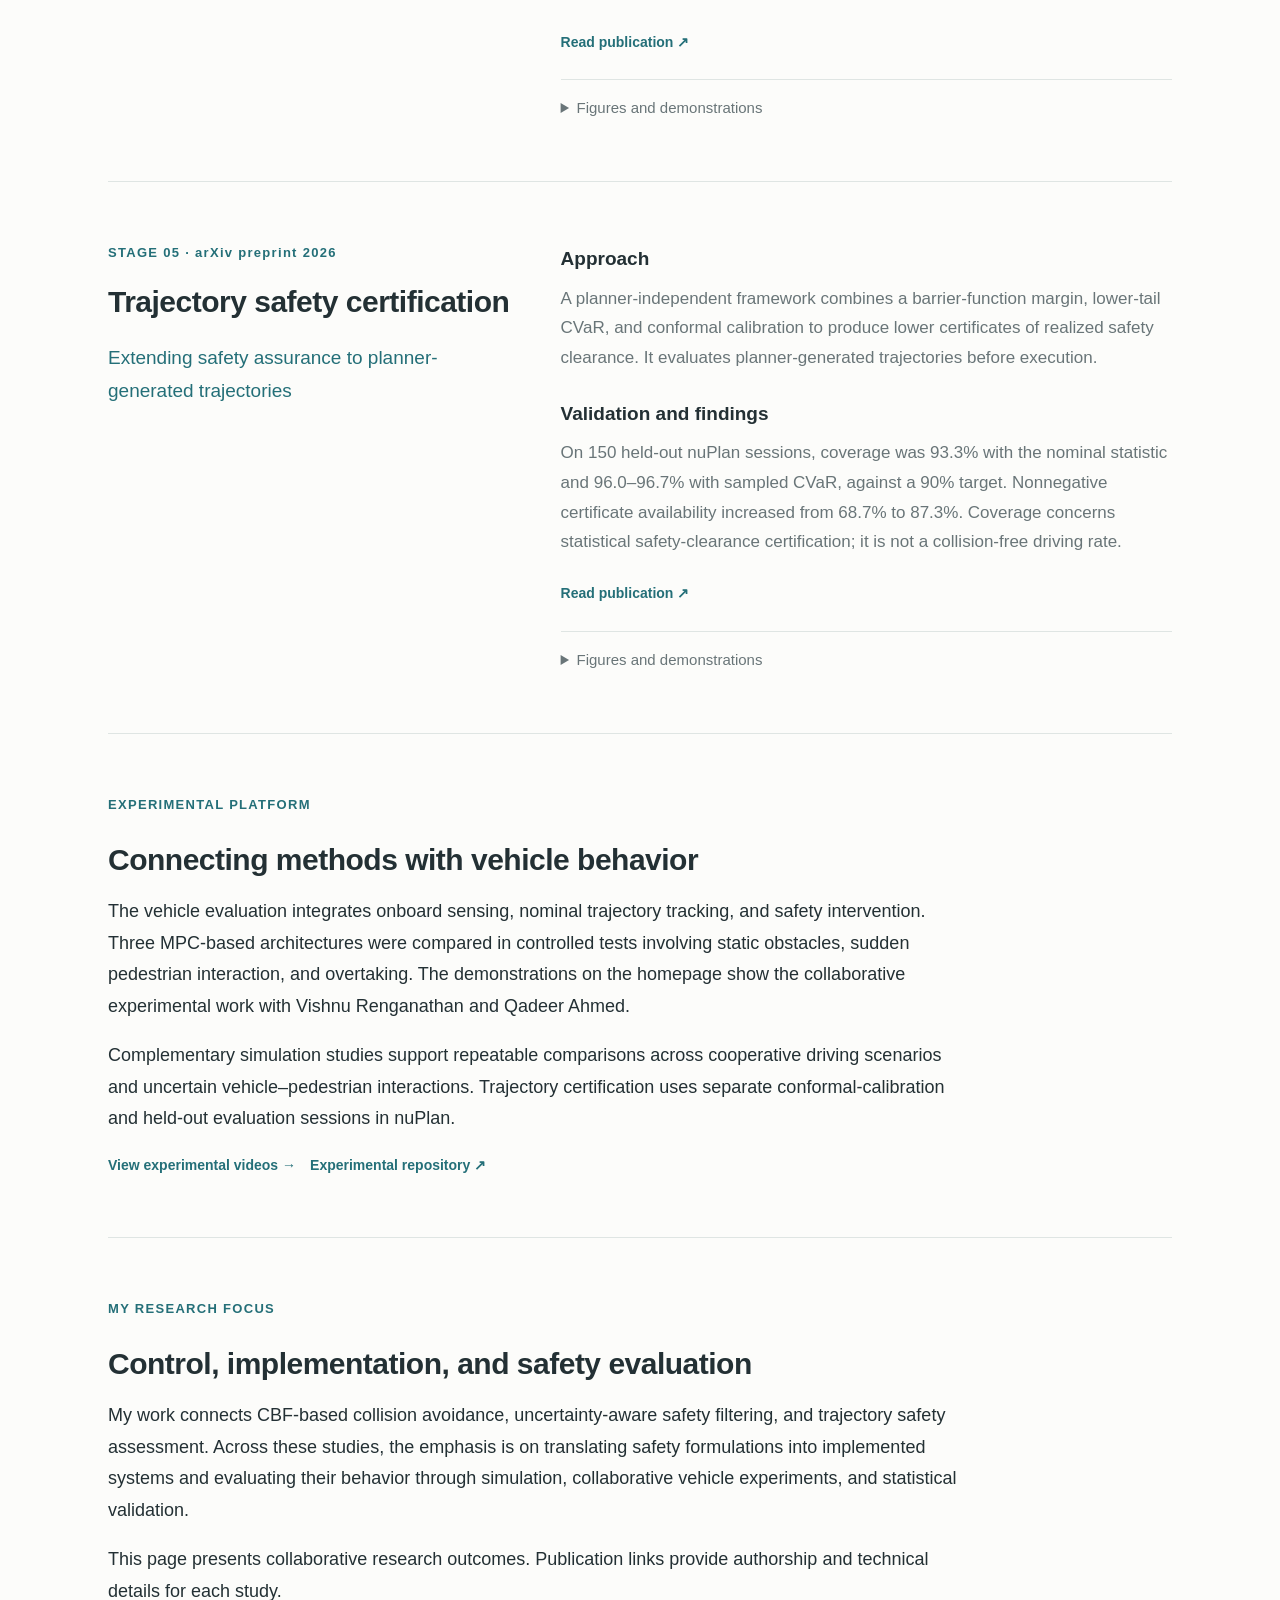
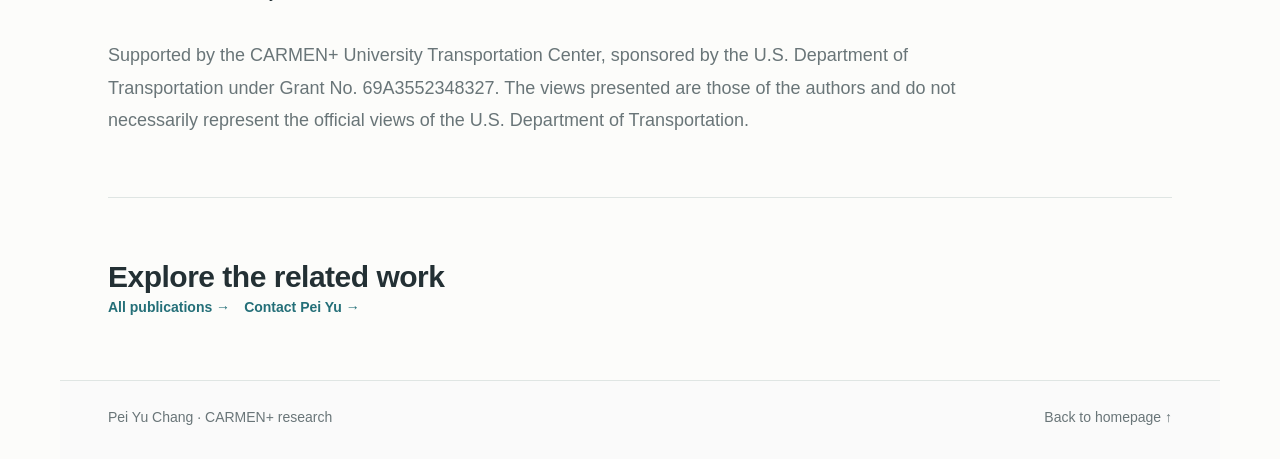
==== commit 15e75efa: "Connect carmen.html to Google Analytics G-Q72GWCVVLX" ====
--- a/carmen.html
+++ b/carmen.html
@@ -1 +1 @@
-<!doctype html><html lang="en"><head><meta charset="utf-8"><meta name="viewport" content="width=device-width, initial-scale=1"><title>CARMEN+ Safety Research | Pei Yu Chang</title><meta name="description" content="CBF-based safety control, real-vehicle validation, risk-aware collision avoidance, and trajectory safety certification by Pei Yu Chang and collaborators."><link rel="stylesheet" href="style.css"></head><body><a class="skip" href="#main">Skip to content</a><header><a class="brand" href="index.html"><b class="monogram">PC</b><span class="brandname">Pei Yu Chang<small>ROBOTICS · SAFETY · VERIFICATION & VALIDATION</small></span></a><nav aria-label="Main navigation"><a href="index.html">Home</a><a href="index.html#work">Research</a><a href="index.html#papers">Papers</a><a href="index.html#contact">Contact</a></nav></header><main id="main" class="research-detail"><section class="section"><a class="backlink" href="index.html#work">← Back to selected research</a><p class="eyebrow">CARMEN+ · U.S. DOT-FUNDED RESEARCH</p><h1>Safety-critical control and validation for autonomous vehicles</h1><p class="detail-lead">A continuous research effort built around Control Barrier Functions: from cooperative collision avoidance to real-vehicle safety filtering, uncertainty-aware intervention, and trajectory safety certification.</p><p>My research focuses on the safety-control and evaluation strand of the collaborative CARMEN+ project at Ohio State’s Center for Automotive Research / MSL. The broader project also investigates resilient vehicle localization in GPS-denied environments.</p><div class="carmenlinks"><a href="https://utc.engineering.osu.edu/" target="_blank" rel="noopener">Center website ↗</a><a href="https://github.com/OSU-CAR-MSL/CARMEN_Plus" target="_blank" rel="noopener">Lab repository ↗</a><a href="index.html#experiments">Vehicle experiments →</a></div></section><section class="section"><p class="eyebrow">RESEARCH PROGRESSION</p><h2>Five stages, one safety foundation</h2><ol class="stage-index"><li><a href="#cooperative"><span>01</span>Cooperative safety control</a></li><li><a href="#vehicle"><span>02</span>Real-vehicle implementation and evaluation</a></li><li><a href="#uncertainty"><span>03</span>Safety under sensing uncertainty</a></li><li><a href="#budget"><span>04</span>Risk-budgeted control</a></li><li><a href="#certification"><span>05</span>Trajectory safety certification</a></li></ol></section><section class="section research-stage" id="cooperative"><div><p class="eyebrow">STAGE 01 · ITSC 2024</p><h2>Cooperative safety control</h2><p class="stage-question">Enforcing safety during vehicle coordination</p></div><div><h3>Approach</h3><p>Cooperative objectives can still produce conflicting vehicle paths at intersections and highway ramps. A CBF-based safety filter modifies nominal cooperative commands when collision-avoidance intervention is needed.</p><h3>Validation and findings</h3><p>MATLAB simulations evaluated intersection and merging interactions, comparing cooperative control with and without the safety filter.</p><div class="carmenlinks"><a href="https://ieeexplore.ieee.org/document/10920020" target="_blank" rel="noopener">Read publication ↗</a></div><details class="media-reserve"><summary>Figures and demonstrations</summary><p>Additional research figures and short experimental videos will be added here.</p></details></div></section><section class="section research-stage" id="vehicle"><div><p class="eyebrow">STAGE 02 · NOLCOS 2025</p><h2>Real-vehicle implementation and evaluation</h2><p class="stage-question">Bringing safety constraints into the control loop</p></div><div><h3>Approach</h3><p>Three architectures were compared: MPC with distance constraints, MPC with embedded CBF constraints, and MPC followed by an independent CBF-QP safety filter. The comparison examined how safety enforcement affects obstacle avoidance and nominal trajectory tracking.</p><h3>Validation and findings</h3><p>Collaborative full-scale vehicle experiments covered static obstacles, sudden pedestrian interaction, and overtaking a lead vehicle. The independent safety-filter architecture provided the foundation for subsequent uncertainty-aware control.</p><div class="carmenlinks"><a href="https://www.sciencedirect.com/science/article/pii/S2405896325017422" target="_blank" rel="noopener">Read publication ↗</a><a href="index.html#experiments">Watch real-vehicle experiments →</a></div><details class="media-reserve"><summary>Figures and demonstrations</summary><p>Additional research figures and short experimental videos will be added here.</p></details></div></section><section class="section research-stage" id="uncertainty"><div><p class="eyebrow">STAGE 03 · Control Engineering Practice 2026</p><h2>Safety under sensing uncertainty</h2><p class="stage-question">Accounting for uncertain obstacle and vehicle states</p></div><div><h3>Approach</h3><p>Multi-modal obstacle information is represented probabilistically and fused using a Wasserstein barycenter. Conditional Value-at-Risk (CVaR) incorporates unfavorable outcomes into the CBF safety filter while MPC retains nominal trajectory-following responsibility.</p><h3>Validation and findings</h3><p>Simulation and full-scale autonomous-vehicle experiments evaluated collision avoidance under sensing and localization uncertainty.</p><div class="carmenlinks"><a href="https://www.sciencedirect.com/science/article/pii/S0967066126003576" target="_blank" rel="noopener">Read publication ↗</a></div><details class="media-reserve"><summary>Figures and demonstrations</summary><p>Additional research figures and short experimental videos will be added here.</p></details></div></section><section class="section research-stage" id="budget"><div><p class="eyebrow">STAGE 04 · ACC 2026</p><h2>Risk-budgeted control</h2><p class="stage-question">Adapting intervention to safety conditions</p></div><div><h3>Approach</h3><p>A sliding-window monitor tracks degraded safety conditions and switches between a performance-oriented relaxed CBF and a more conservative CVaR-CBF. Feasibility-triggered and quality-triggered strategies address the trade-off between intervention and nominal driving performance.</p><h3>Validation and findings</h3><p>The study evaluated vehicle–pedestrian interactions under localization and obstacle-position uncertainty across 1,500 Monte Carlo trials.</p><div class="carmenlinks"><a href="https://ieeexplore.ieee.org/abstract/document/11615901" target="_blank" rel="noopener">Read publication ↗</a></div><details class="media-reserve"><summary>Figures and demonstrations</summary><p>Additional research figures and short experimental videos will be added here.</p></details></div></section><section class="section research-stage" id="certification"><div><p class="eyebrow">STAGE 05 · arXiv preprint 2026</p><h2>Trajectory safety certification</h2><p class="stage-question">Extending safety assurance to planner-generated trajectories</p></div><div><h3>Approach</h3><p>A planner-independent framework combines a barrier-function margin, lower-tail CVaR, and conformal calibration to produce lower certificates of realized safety clearance. It evaluates planner-generated trajectories before execution.</p><h3>Validation and findings</h3><p>On 150 held-out nuPlan sessions, coverage was 93.3% with the nominal statistic and 96.0–96.7% with sampled CVaR, against a 90% target. Nonnegative certificate availability increased from 68.7% to 87.3%. Coverage concerns statistical safety-clearance certification; it is not a collision-free driving rate.</p><div class="carmenlinks"><a href="https://arxiv.org/abs/2608.26533" target="_blank" rel="noopener">Read publication ↗</a></div><details class="media-reserve"><summary>Figures and demonstrations</summary><p>Additional research figures and short experimental videos will be added here.</p></details></div></section><section class="section"><p class="eyebrow">EXPERIMENTAL PLATFORM</p><h2>Connecting methods with vehicle behavior</h2><p>The vehicle evaluation integrates onboard sensing, nominal trajectory tracking, and safety intervention. Three MPC-based architectures were compared in controlled tests involving static obstacles, sudden pedestrian interaction, and overtaking. The demonstrations on the homepage show the collaborative experimental work with Vishnu Renganathan and Qadeer Ahmed.</p><p>Complementary simulation studies support repeatable comparisons across cooperative driving scenarios and uncertain vehicle–pedestrian interactions. Trajectory certification uses separate conformal-calibration and held-out evaluation sessions in nuPlan.</p><div class="carmenlinks"><a href="index.html#experiments">View experimental videos →</a><a href="https://github.com/OSU-CAR-MSL/NMPC-CBF-AV" target="_blank" rel="noopener">Experimental repository ↗</a></div></section><section class="section"><p class="eyebrow">MY RESEARCH FOCUS</p><h2>Control, implementation, and safety evaluation</h2><p>My work connects CBF-based collision avoidance, uncertainty-aware safety filtering, and trajectory safety assessment. Across these studies, the emphasis is on translating safety formulations into implemented systems and evaluating their behavior through simulation, collaborative vehicle experiments, and statistical validation.</p><p>This page presents collaborative research outcomes. Publication links provide authorship and technical details for each study.</p><p class="fundingnote">Supported by the CARMEN+ University Transportation Center, sponsored by the U.S. Department of Transportation under Grant No. 69A3552348327. The views presented are those of the authors and do not necessarily represent the official views of the U.S. Department of Transportation.</p></section><section class="contact"><h2>Explore the related work</h2><div class="carmenlinks"><a href="index.html#papers">All publications →</a><a href="index.html#contact">Contact Pei Yu →</a></div></section></main><footer><span>Pei Yu Chang · CARMEN+ research</span><a href="index.html">Back to homepage ↑</a></footer></body></html>+<!doctype html><html lang="en"><head><meta charset="utf-8"><meta name="viewport" content="width=device-width, initial-scale=1"><title>CARMEN+ Safety Research | Pei Yu Chang</title><meta name="description" content="CBF-based safety control, real-vehicle validation, risk-aware collision avoidance, and trajectory safety certification by Pei Yu Chang and collaborators."><link rel="stylesheet" href="style.css"><script async src="https://www.googletagmanager.com/gtag/js?id=G-Q72GWCVVLX"></script><script defer src="analytics.js"></script></head><body><a class="skip" href="#main">Skip to content</a><header><a class="brand" href="index.html"><b class="monogram">PC</b><span class="brandname">Pei Yu Chang<small>ROBOTICS · SAFETY · VERIFICATION & VALIDATION</small></span></a><nav aria-label="Main navigation"><a href="index.html">Home</a><a href="index.html#work">Research</a><a href="index.html#papers">Papers</a><a href="index.html#contact">Contact</a></nav></header><main id="main" class="research-detail"><section class="section"><a class="backlink" href="index.html#work">← Back to selected research</a><p class="eyebrow">CARMEN+ · U.S. DOT-FUNDED RESEARCH</p><h1>Safety-critical control and validation for autonomous vehicles</h1><p class="detail-lead">A continuous research effort built around Control Barrier Functions: from cooperative collision avoidance to real-vehicle safety filtering, uncertainty-aware intervention, and trajectory safety certification.</p><p>My research focuses on the safety-control and evaluation strand of the collaborative CARMEN+ project at Ohio State’s Center for Automotive Research / MSL. The broader project also investigates resilient vehicle localization in GPS-denied environments.</p><div class="carmenlinks"><a href="https://utc.engineering.osu.edu/" target="_blank" rel="noopener">Center website ↗</a><a href="https://github.com/OSU-CAR-MSL/CARMEN_Plus" target="_blank" rel="noopener">Lab repository ↗</a><a href="index.html#experiments">Vehicle experiments →</a></div></section><section class="section"><p class="eyebrow">RESEARCH PROGRESSION</p><h2>Five stages, one safety foundation</h2><ol class="stage-index"><li><a href="#cooperative"><span>01</span>Cooperative safety control</a></li><li><a href="#vehicle"><span>02</span>Real-vehicle implementation and evaluation</a></li><li><a href="#uncertainty"><span>03</span>Safety under sensing uncertainty</a></li><li><a href="#budget"><span>04</span>Risk-budgeted control</a></li><li><a href="#certification"><span>05</span>Trajectory safety certification</a></li></ol></section><section class="section research-stage" id="cooperative"><div><p class="eyebrow">STAGE 01 · ITSC 2024</p><h2>Cooperative safety control</h2><p class="stage-question">Enforcing safety during vehicle coordination</p></div><div><h3>Approach</h3><p>Cooperative objectives can still produce conflicting vehicle paths at intersections and highway ramps. A CBF-based safety filter modifies nominal cooperative commands when collision-avoidance intervention is needed.</p><h3>Validation and findings</h3><p>MATLAB simulations evaluated intersection and merging interactions, comparing cooperative control with and without the safety filter.</p><div class="carmenlinks"><a href="https://ieeexplore.ieee.org/document/10920020" target="_blank" rel="noopener">Read publication ↗</a></div><details class="media-reserve"><summary>Figures and demonstrations</summary><p>Additional research figures and short experimental videos will be added here.</p></details></div></section><section class="section research-stage" id="vehicle"><div><p class="eyebrow">STAGE 02 · NOLCOS 2025</p><h2>Real-vehicle implementation and evaluation</h2><p class="stage-question">Bringing safety constraints into the control loop</p></div><div><h3>Approach</h3><p>Three architectures were compared: MPC with distance constraints, MPC with embedded CBF constraints, and MPC followed by an independent CBF-QP safety filter. The comparison examined how safety enforcement affects obstacle avoidance and nominal trajectory tracking.</p><h3>Validation and findings</h3><p>Collaborative full-scale vehicle experiments covered static obstacles, sudden pedestrian interaction, and overtaking a lead vehicle. The independent safety-filter architecture provided the foundation for subsequent uncertainty-aware control.</p><div class="carmenlinks"><a href="https://www.sciencedirect.com/science/article/pii/S2405896325017422" target="_blank" rel="noopener">Read publication ↗</a><a href="index.html#experiments">Watch real-vehicle experiments →</a></div><details class="media-reserve"><summary>Figures and demonstrations</summary><p>Additional research figures and short experimental videos will be added here.</p></details></div></section><section class="section research-stage" id="uncertainty"><div><p class="eyebrow">STAGE 03 · Control Engineering Practice 2026</p><h2>Safety under sensing uncertainty</h2><p class="stage-question">Accounting for uncertain obstacle and vehicle states</p></div><div><h3>Approach</h3><p>Multi-modal obstacle information is represented probabilistically and fused using a Wasserstein barycenter. Conditional Value-at-Risk (CVaR) incorporates unfavorable outcomes into the CBF safety filter while MPC retains nominal trajectory-following responsibility.</p><h3>Validation and findings</h3><p>Simulation and full-scale autonomous-vehicle experiments evaluated collision avoidance under sensing and localization uncertainty.</p><div class="carmenlinks"><a href="https://www.sciencedirect.com/science/article/pii/S0967066126003576" target="_blank" rel="noopener">Read publication ↗</a></div><details class="media-reserve"><summary>Figures and demonstrations</summary><p>Additional research figures and short experimental videos will be added here.</p></details></div></section><section class="section research-stage" id="budget"><div><p class="eyebrow">STAGE 04 · ACC 2026</p><h2>Risk-budgeted control</h2><p class="stage-question">Adapting intervention to safety conditions</p></div><div><h3>Approach</h3><p>A sliding-window monitor tracks degraded safety conditions and switches between a performance-oriented relaxed CBF and a more conservative CVaR-CBF. Feasibility-triggered and quality-triggered strategies address the trade-off between intervention and nominal driving performance.</p><h3>Validation and findings</h3><p>The study evaluated vehicle–pedestrian interactions under localization and obstacle-position uncertainty across 1,500 Monte Carlo trials.</p><div class="carmenlinks"><a href="https://ieeexplore.ieee.org/abstract/document/11615901" target="_blank" rel="noopener">Read publication ↗</a></div><details class="media-reserve"><summary>Figures and demonstrations</summary><p>Additional research figures and short experimental videos will be added here.</p></details></div></section><section class="section research-stage" id="certification"><div><p class="eyebrow">STAGE 05 · arXiv preprint 2026</p><h2>Trajectory safety certification</h2><p class="stage-question">Extending safety assurance to planner-generated trajectories</p></div><div><h3>Approach</h3><p>A planner-independent framework combines a barrier-function margin, lower-tail CVaR, and conformal calibration to produce lower certificates of realized safety clearance. It evaluates planner-generated trajectories before execution.</p><h3>Validation and findings</h3><p>On 150 held-out nuPlan sessions, coverage was 93.3% with the nominal statistic and 96.0–96.7% with sampled CVaR, against a 90% target. Nonnegative certificate availability increased from 68.7% to 87.3%. Coverage concerns statistical safety-clearance certification; it is not a collision-free driving rate.</p><div class="carmenlinks"><a href="https://arxiv.org/abs/2608.26533" target="_blank" rel="noopener">Read publication ↗</a></div><details class="media-reserve"><summary>Figures and demonstrations</summary><p>Additional research figures and short experimental videos will be added here.</p></details></div></section><section class="section"><p class="eyebrow">EXPERIMENTAL PLATFORM</p><h2>Connecting methods with vehicle behavior</h2><p>The vehicle evaluation integrates onboard sensing, nominal trajectory tracking, and safety intervention. Three MPC-based architectures were compared in controlled tests involving static obstacles, sudden pedestrian interaction, and overtaking. The demonstrations on the homepage show the collaborative experimental work with Vishnu Renganathan and Qadeer Ahmed.</p><p>Complementary simulation studies support repeatable comparisons across cooperative driving scenarios and uncertain vehicle–pedestrian interactions. Trajectory certification uses separate conformal-calibration and held-out evaluation sessions in nuPlan.</p><div class="carmenlinks"><a href="index.html#experiments">View experimental videos →</a><a href="https://github.com/OSU-CAR-MSL/NMPC-CBF-AV" target="_blank" rel="noopener">Experimental repository ↗</a></div></section><section class="section"><p class="eyebrow">MY RESEARCH FOCUS</p><h2>Control, implementation, and safety evaluation</h2><p>My work connects CBF-based collision avoidance, uncertainty-aware safety filtering, and trajectory safety assessment. Across these studies, the emphasis is on translating safety formulations into implemented systems and evaluating their behavior through simulation, collaborative vehicle experiments, and statistical validation.</p><p>This page presents collaborative research outcomes. Publication links provide authorship and technical details for each study.</p><p class="fundingnote">Supported by the CARMEN+ University Transportation Center, sponsored by the U.S. Department of Transportation under Grant No. 69A3552348327. The views presented are those of the authors and do not necessarily represent the official views of the U.S. Department of Transportation.</p></section><section class="contact"><h2>Explore the related work</h2><div class="carmenlinks"><a href="index.html#papers">All publications →</a><a href="index.html#contact">Contact Pei Yu →</a></div></section></main><footer><span>Pei Yu Chang · CARMEN+ research</span><a href="index.html">Back to homepage ↑</a></footer></body></html>
--- a/style.css
+++ b/style.css
@@ -9,3 +9,6 @@
 /* Readability and employer identities */
 body{font-size:18px;line-height:1.75}nav{font-size:16px;gap:24px}.brandname{font-size:21px}.brandname small{font-size:12px}.hero .eyebrow,.eyebrow{font-size:13px;letter-spacing:1.3px}.herogrid .position{font-size:20px}.affiliation{font-size:16px}.herogrid .intro{font-size:18px}.actions{font-size:16px}.social{font-size:15px}.availability{font-size:15px}.sectionhead>p:last-child:not(.eyebrow),.experimenthead>p{font-size:17px}.experimenthead h2{font-size:32px}.scenario{font-size:12px!important}.videocopy h3{font-size:20px}.videocopy>p{font-size:16px}.videolinks,.carmenlinks{font-size:14px}.collaboration{font-size:15px}.videonote,.fundingnote{font-size:13px}.date{font-size:16px}.row{grid-template-columns:180px 1fr;gap:25px}.row h3{font-size:22px}.role{font-size:17px}.row div>p:last-child{font-size:17px;max-width:650px}.tag{display:none}.employerlogo{width:130px;height:55px;display:flex;align-items:center;justify-content:flex-start;margin-bottom:14px}.employerlogo img{max-width:130px;max-height:55px;object-fit:contain}.employerwordmark{font-weight:700;letter-spacing:1px;color:#254965}.funding{font-size:16px}.carmensummary{font-size:17px}.slotheading span{font-size:12px}.slotheading h3{font-size:22px}.placeholder span{font-size:19px}.placeholder small,.pending{font-size:15px}.contributionsplaceholder p{font-size:16px}.scholarlink{font-size:16px}.paperyear{font-size:16px}.paper h3{font-size:20px}.authors,.venue{font-size:16px}.paperlinks{font-size:15px}.skills h2{font-size:30px}dl div{font-size:17px;grid-template-columns:210px 1fr}.contact>p:not(.eyebrow){font-size:17px}.email{font-size:22px}footer{font-size:14px}@media(max-width:760px){nav{font-size:15px;gap:15px}.brandname small{font-size:11px}.row{grid-template-columns:1fr}.herogrid .intro{font-size:18px}.paper h3{font-size:19px}.authors,.venue{font-size:15px}.scholarlink{font-size:14px}dl div{grid-template-columns:1fr}.email{font-size:20px}}
 .experience-meta .employerlogo{margin-top:18px;margin-bottom:0}.experience-meta .date{margin-top:3px}@media(max-width:760px){.experience-meta{display:flex;align-items:center;justify-content:space-between;gap:16px}.experience-meta .employerlogo{margin-top:0;width:110px}.experience-meta .employerlogo img{max-width:110px}}
+
+/* CARMEN+ research overview and detail page */
+.research-scope{color:var(--accent);font-size:16px;padding:18px 0;border-top:1px solid var(--line);border-bottom:1px solid var(--line);margin:0 0 12px}.research-feature{display:grid;grid-template-columns:minmax(0,.85fr) minmax(0,1.3fr);gap:36px;align-items:center;padding:36px 0;border-bottom:1px solid var(--line)}.research-feature .eyebrow{margin-bottom:12px}.research-feature h3{font-size:25px;line-height:1.35;margin:0 0 14px;letter-spacing:-.5px}.research-feature p{font-size:17px;color:var(--muted)}.research-feature .research-evidence{color:var(--ink);font-size:16px}.research-visual{background:#edf3f1;border-radius:10px;padding:26px;display:grid;gap:12px}.research-visual>div{display:flex;align-items:center;gap:14px;padding:15px 0;border-bottom:1px solid #cdddda}.research-visual>div:last-child{border:0}.research-visual span{color:var(--accent);font-size:13px}.research-visual strong{font-size:18px;font-weight:500}.research-next{padding:30px 0 8px}.research-next h3{font-size:24px;margin:0}.research-next p{font-size:17px;color:var(--muted)}.research-next .outline{display:inline-block;font-size:16px;color:var(--accent)}.backlink{display:inline-block;color:var(--accent);font-size:16px;margin-bottom:30px}.research-detail h1{font-size:clamp(34px,4.5vw,52px);max-width:860px;line-height:1.17;letter-spacing:-1.5px}.research-detail .detail-lead{font-size:22px;max-width:850px;color:var(--muted)}.research-detail p{max-width:850px}.research-detail .section>p:not(.eyebrow):not(.detail-lead){font-size:18px}.stage-index{padding:0;list-style:none;margin:28px 0 0}.stage-index li{border-top:1px solid var(--line)}.stage-index a{display:flex;gap:22px;padding:15px 0;font-size:18px}.stage-index span{color:var(--accent);font-size:14px}.research-stage{display:grid;grid-template-columns:minmax(0,.8fr) minmax(0,1.2fr);gap:45px}.research-stage h2{font-size:30px}.research-stage h3{font-size:19px;margin:0 0 8px}.research-stage p{font-size:17px;color:var(--muted);margin:0 0 24px}.research-stage .stage-question{margin-top:20px;color:var(--accent);font-size:19px}.research-stage .eyebrow{font-size:13px;color:var(--accent);margin-bottom:18px}.media-reserve{margin-top:25px;border-top:1px solid var(--line);padding-top:15px;font-size:15px;color:var(--muted)}.media-reserve summary{cursor:pointer}.media-reserve p{font-size:15px;margin:12px 0 0}@media(max-width:760px){.research-feature,.research-stage{grid-template-columns:1fr;gap:23px}.research-visual{padding:18px}.research-feature h3{font-size:23px}.research-detail .detail-lead{font-size:20px}.research-stage h2{font-size:27px}.stage-index a{font-size:17px}.research-scope{line-height:1.9}}
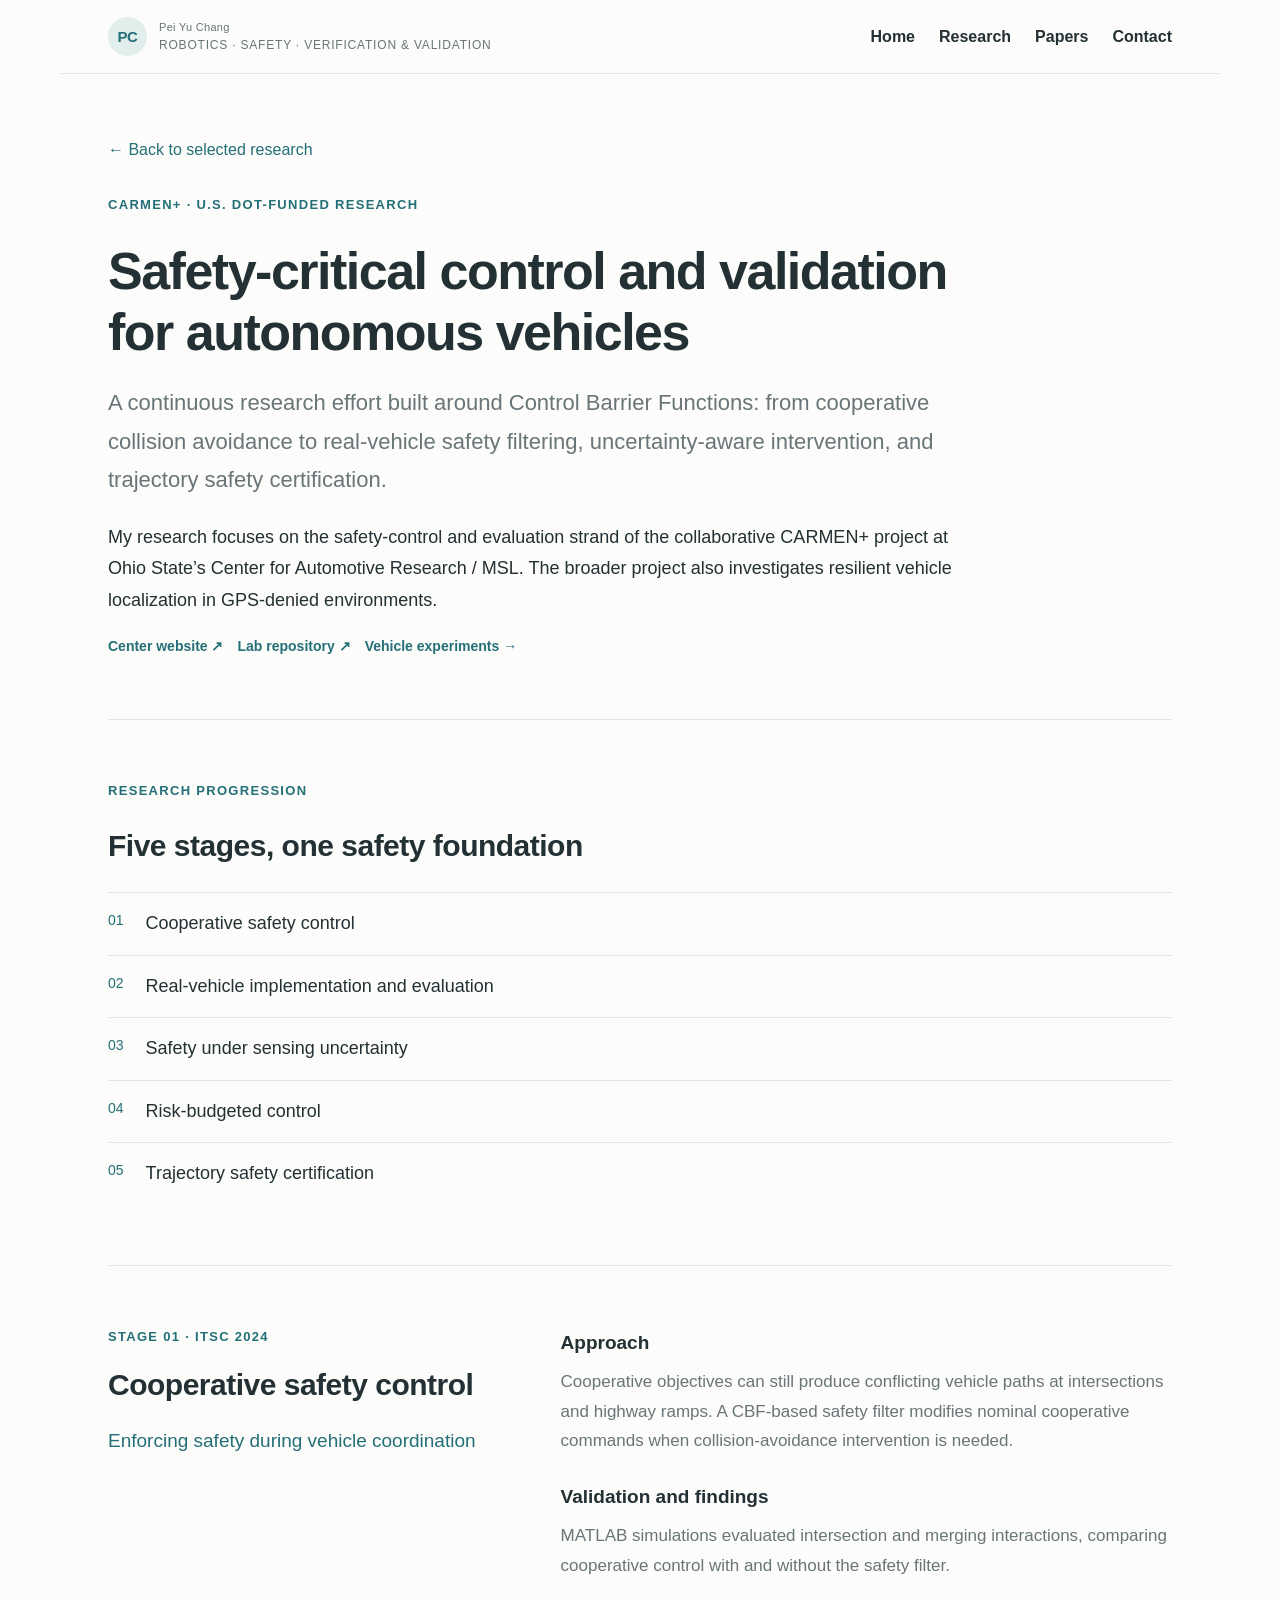
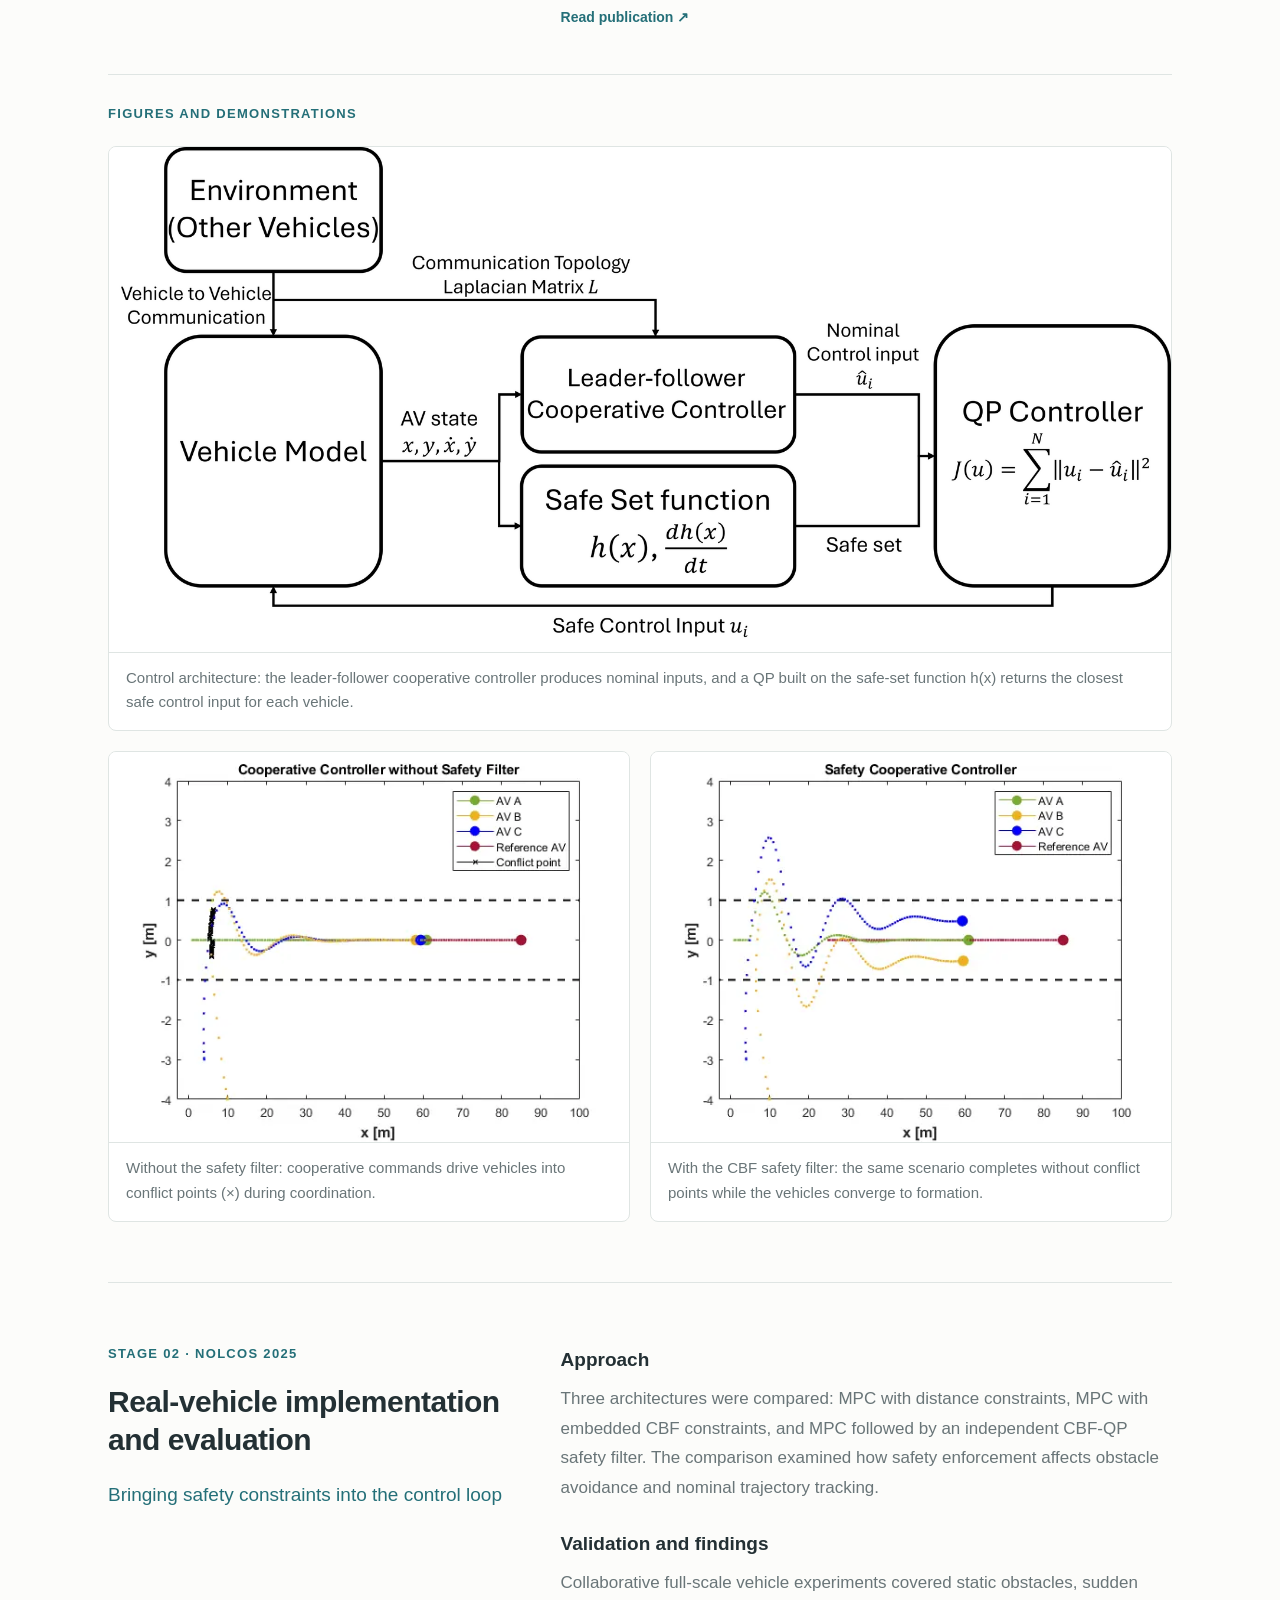
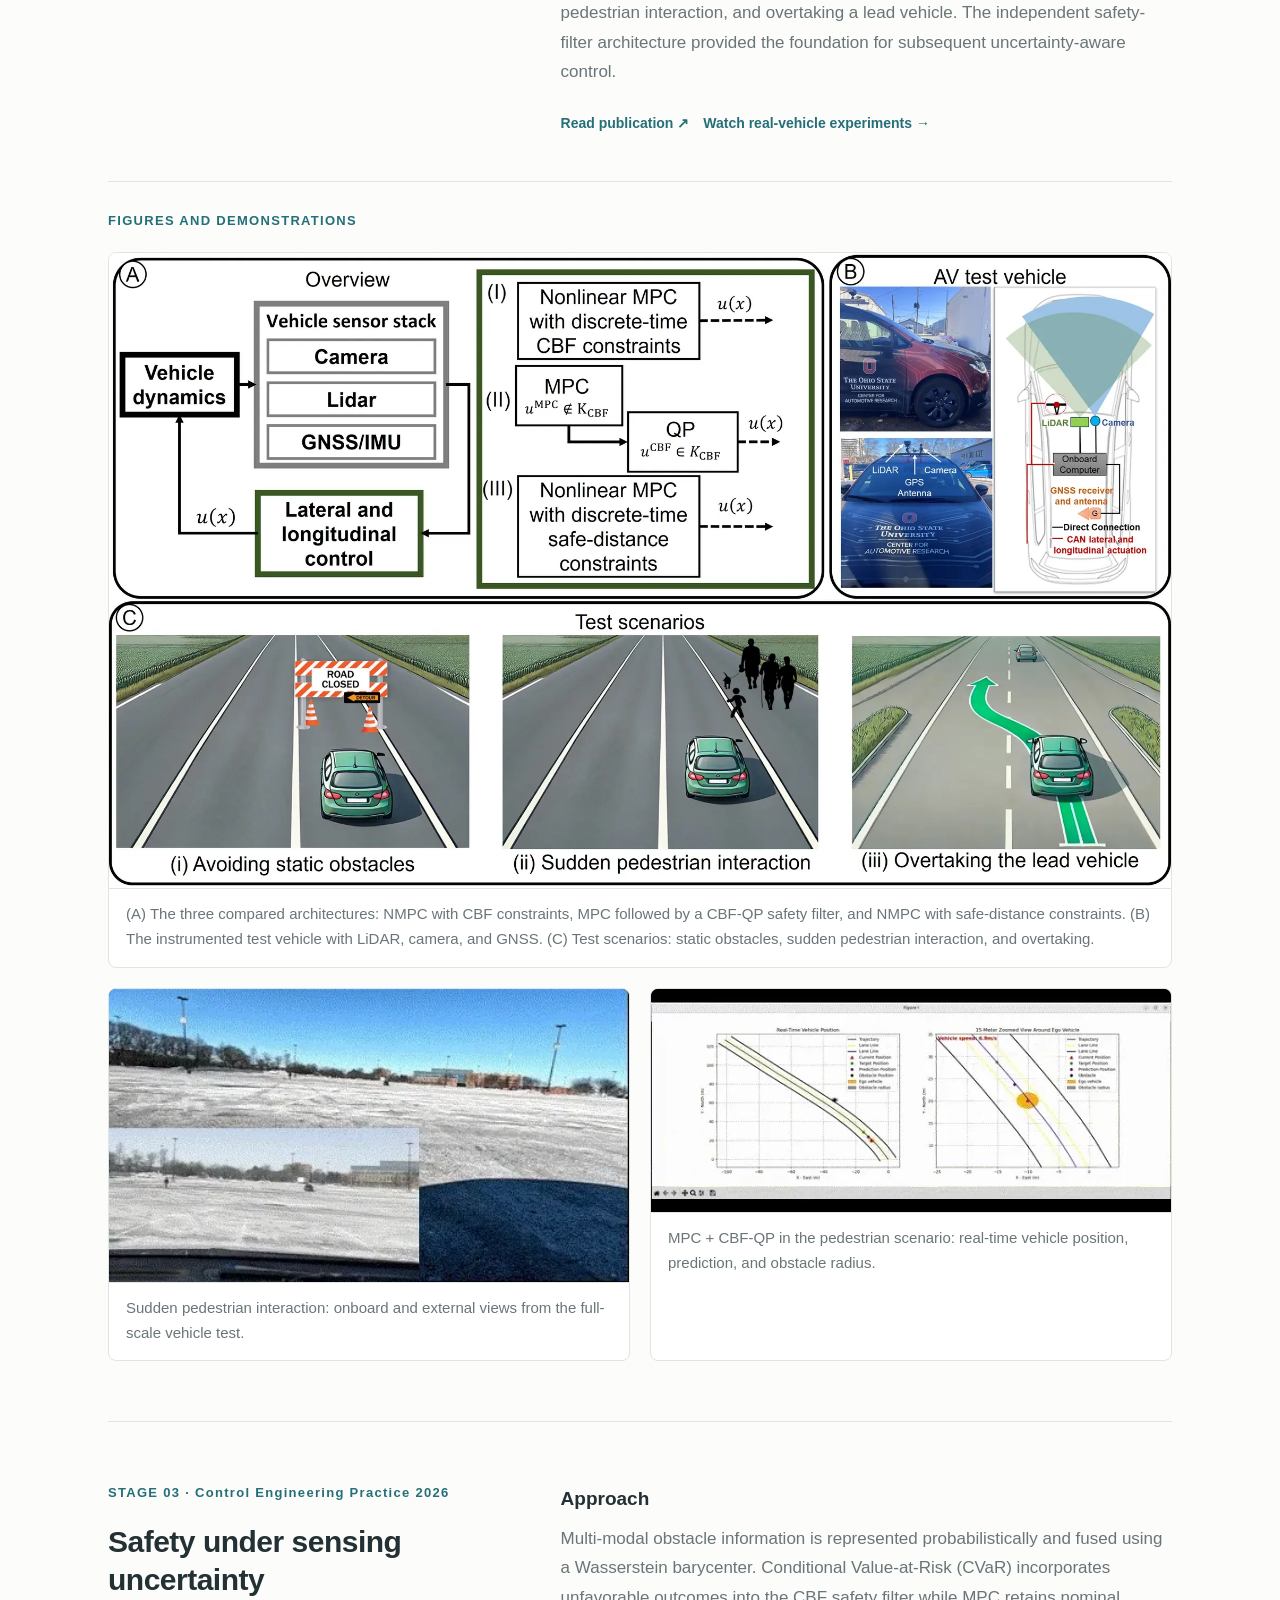
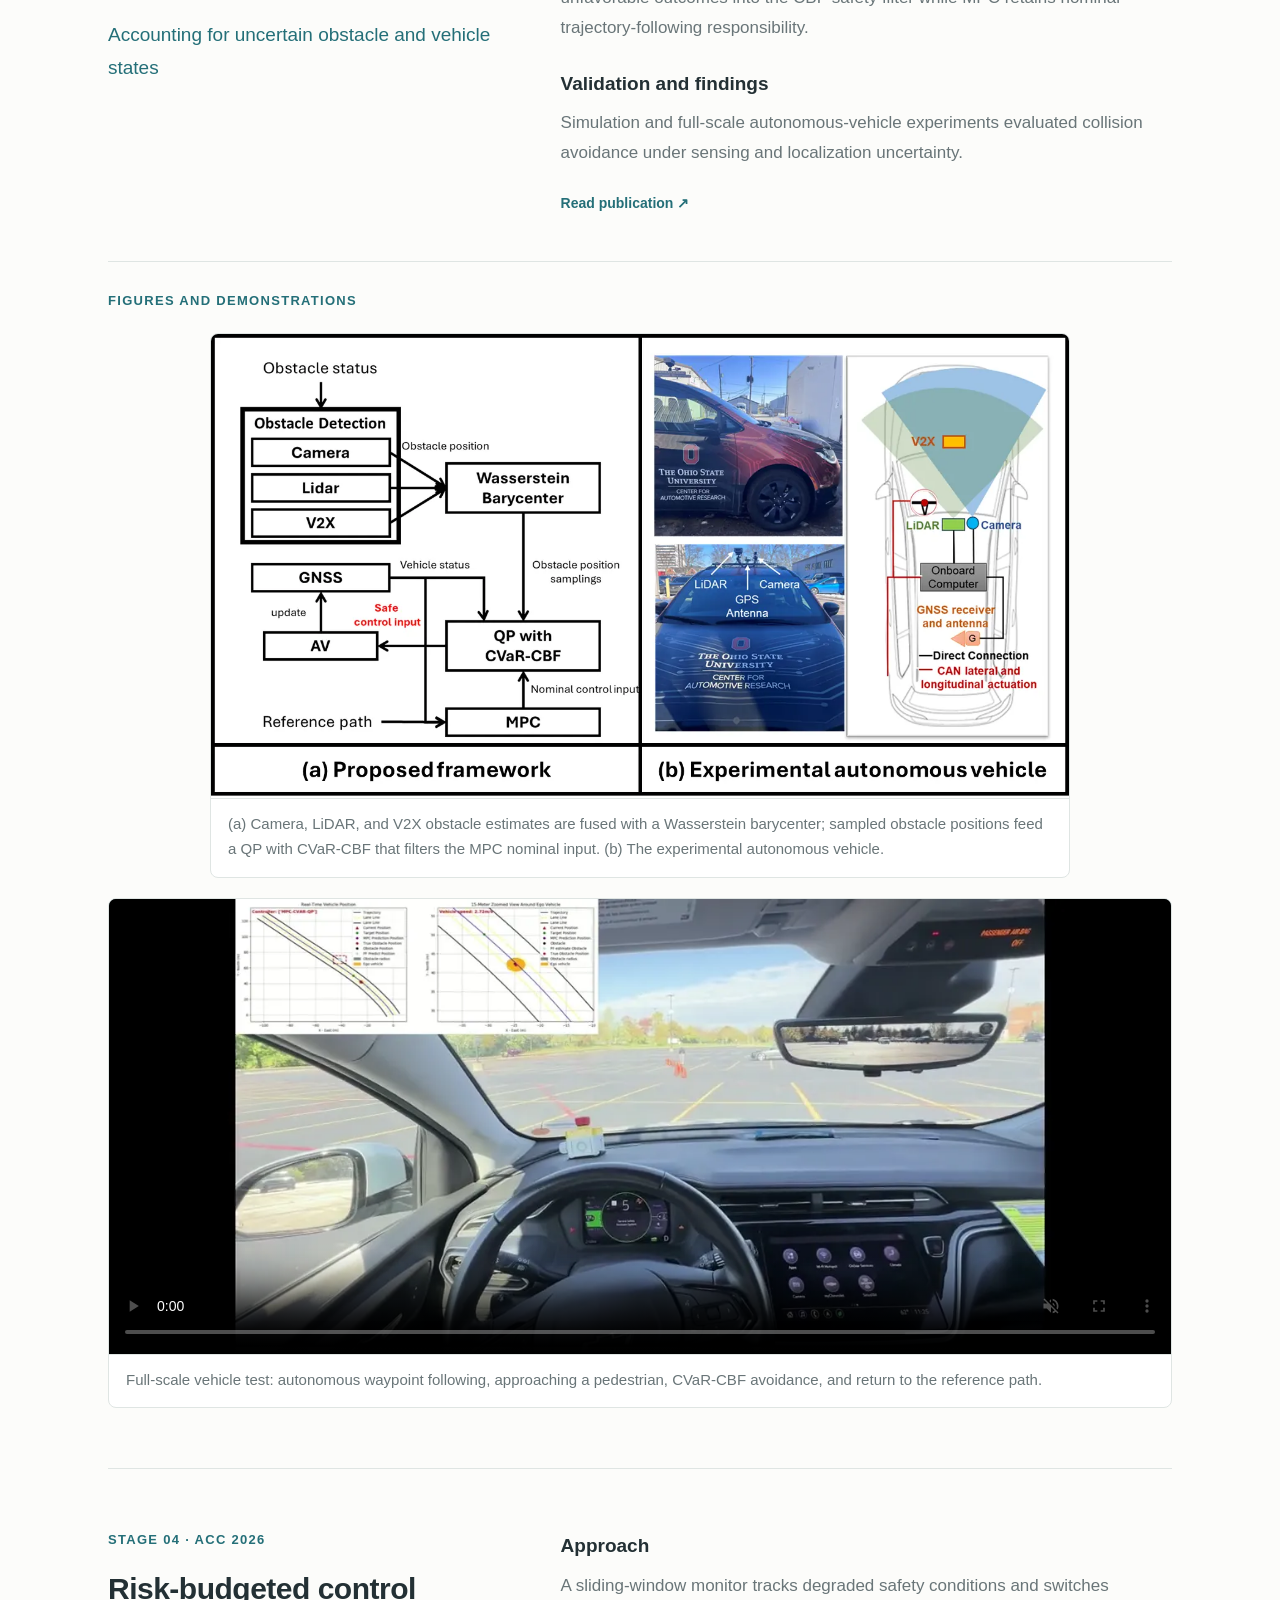
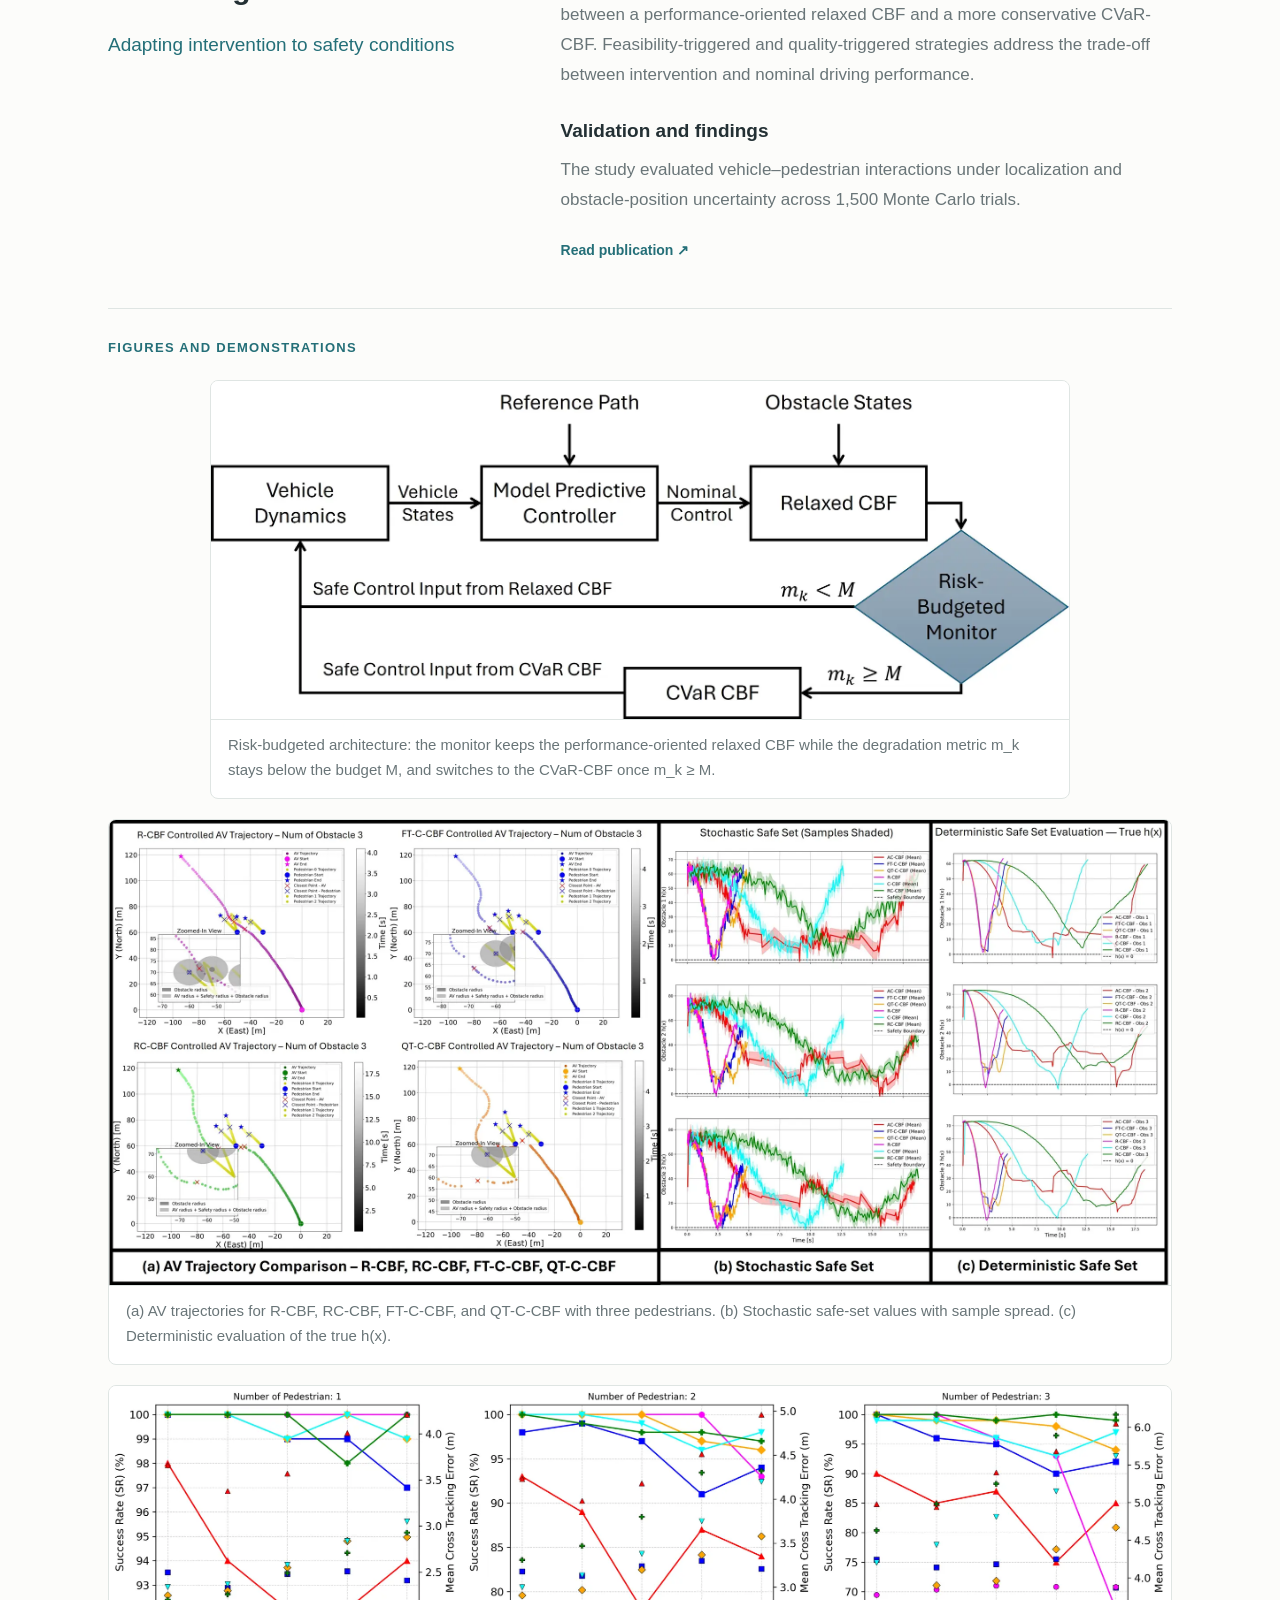
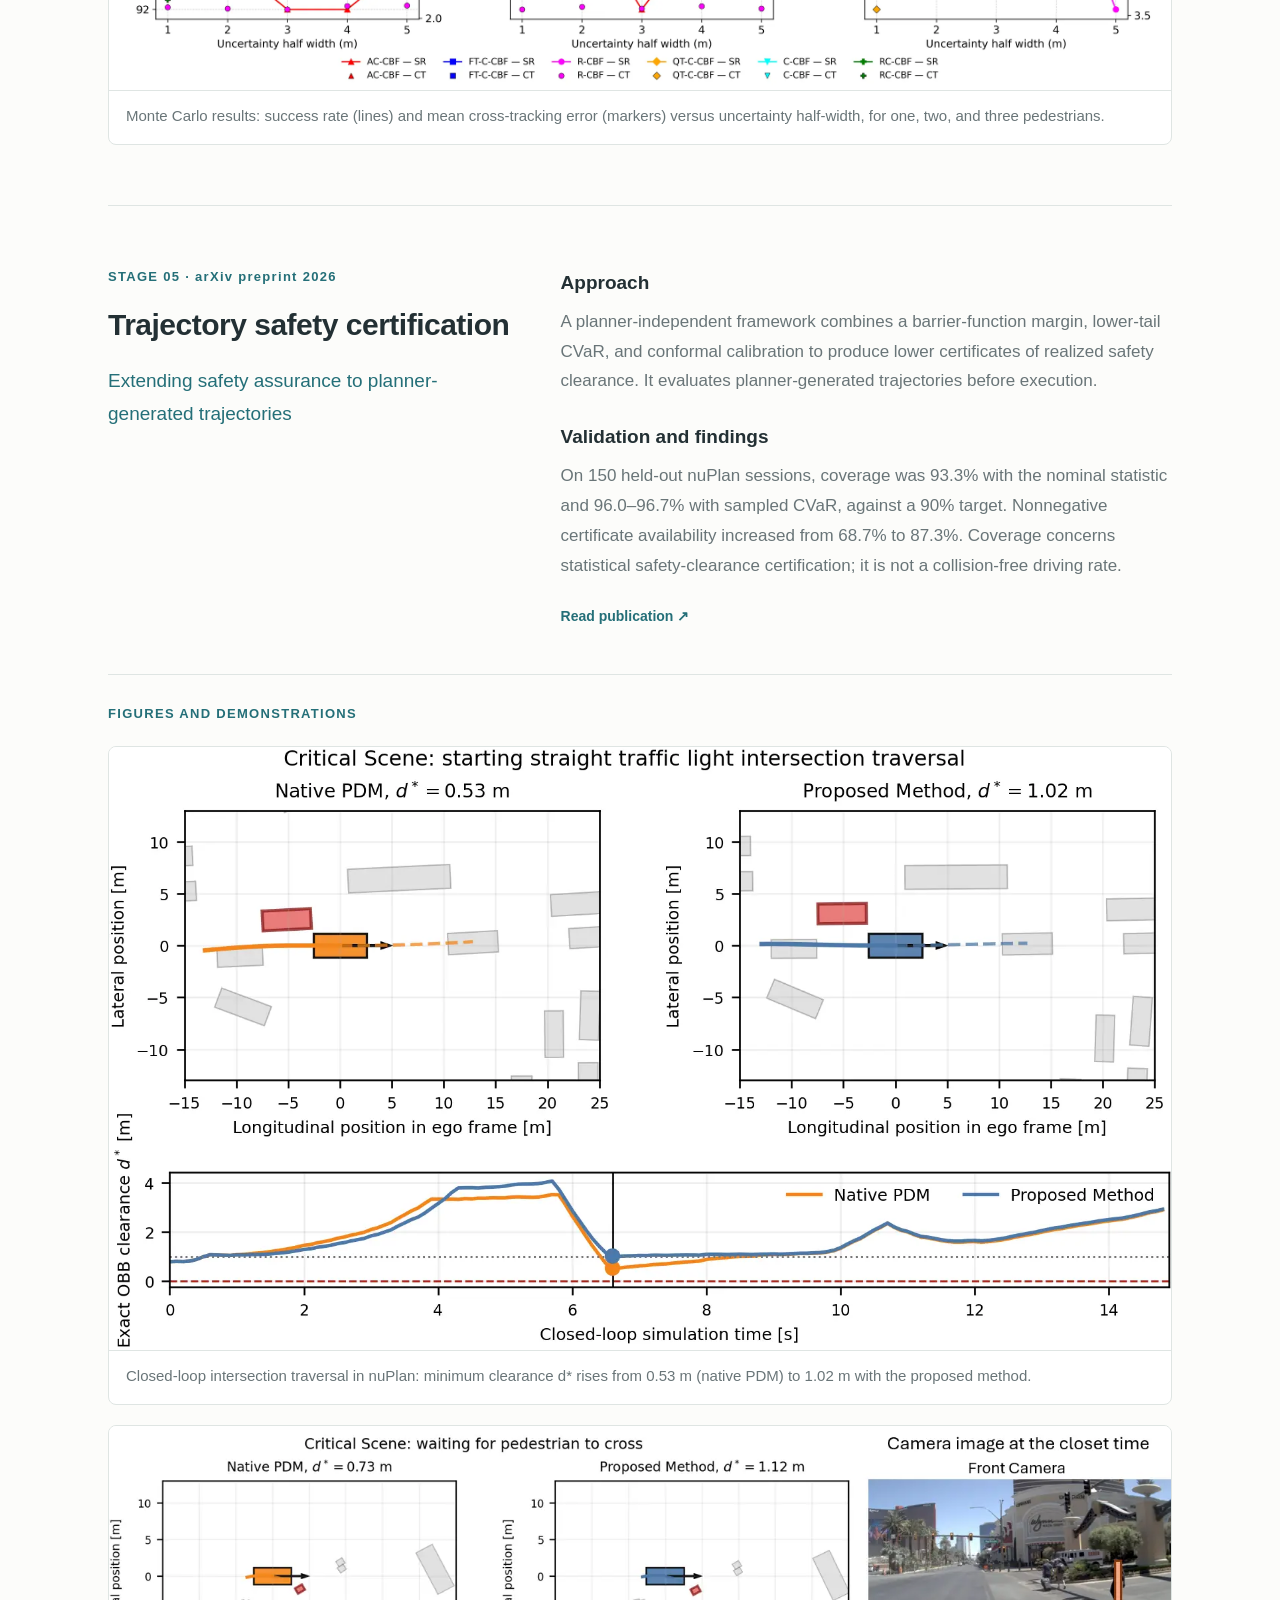
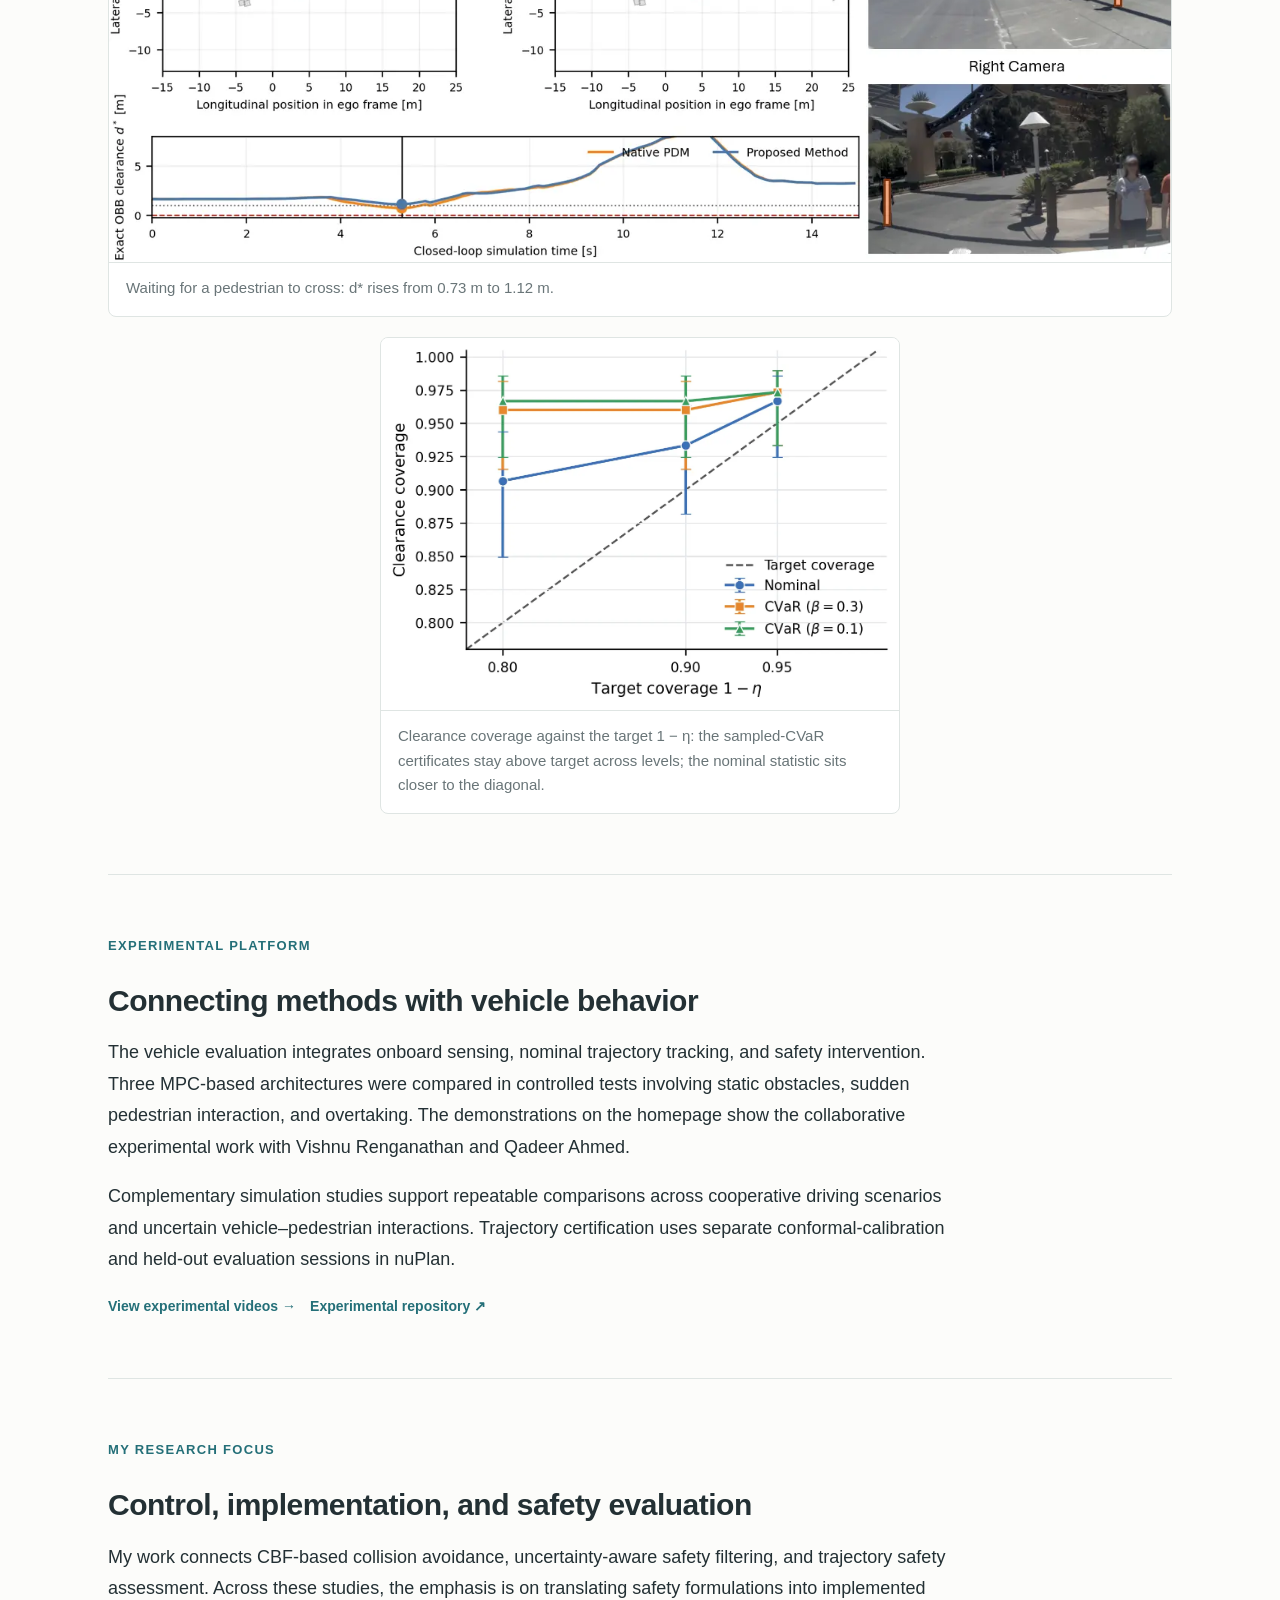
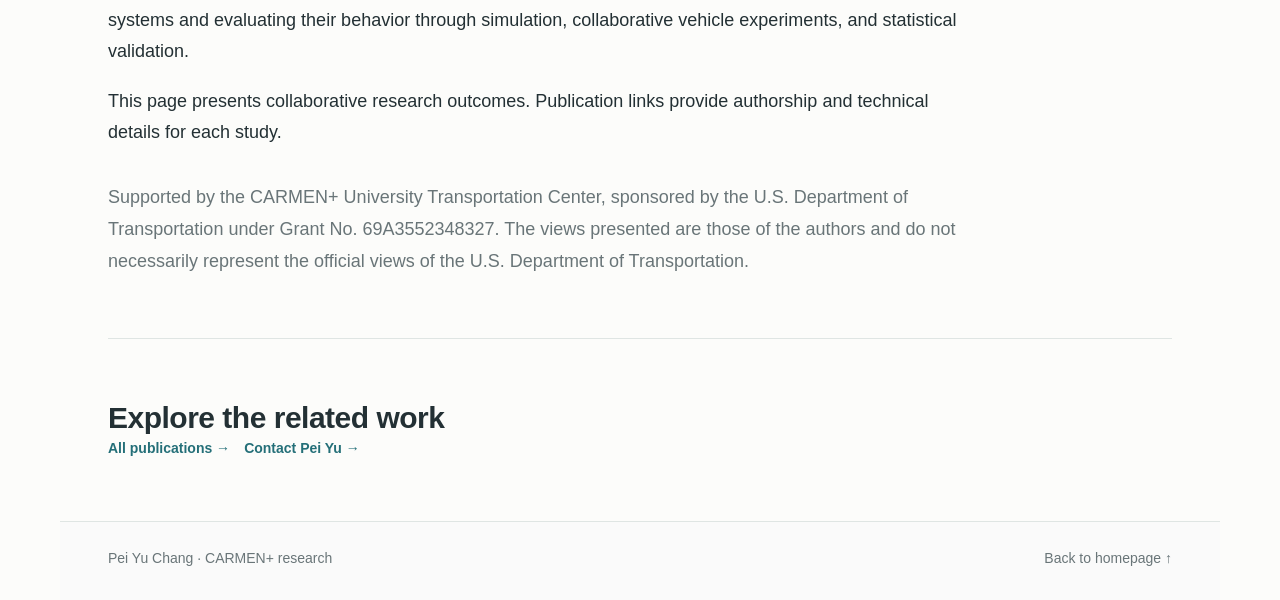
==== commit 69c4b7c2: "Add figures and demo videos to CARMEN+ research stages Fill the five research-progression placeholde" ====
--- a/carmen.html
+++ b/carmen.html
@@ -1 +1 @@
-<!doctype html><html lang="en"><head><meta charset="utf-8"><meta name="viewport" content="width=device-width, initial-scale=1"><title>CARMEN+ Safety Research | Pei Yu Chang</title><meta name="description" content="CBF-based safety control, real-vehicle validation, risk-aware collision avoidance, and trajectory safety certification by Pei Yu Chang and collaborators."><link rel="stylesheet" href="style.css"><script async src="https://www.googletagmanager.com/gtag/js?id=G-Q72GWCVVLX"></script><script defer src="analytics.js"></script></head><body><a class="skip" href="#main">Skip to content</a><header><a class="brand" href="index.html"><b class="monogram">PC</b><span class="brandname">Pei Yu Chang<small>ROBOTICS · SAFETY · VERIFICATION & VALIDATION</small></span></a><nav aria-label="Main navigation"><a href="index.html">Home</a><a href="index.html#work">Research</a><a href="index.html#papers">Papers</a><a href="index.html#contact">Contact</a></nav></header><main id="main" class="research-detail"><section class="section"><a class="backlink" href="index.html#work">← Back to selected research</a><p class="eyebrow">CARMEN+ · U.S. DOT-FUNDED RESEARCH</p><h1>Safety-critical control and validation for autonomous vehicles</h1><p class="detail-lead">A continuous research effort built around Control Barrier Functions: from cooperative collision avoidance to real-vehicle safety filtering, uncertainty-aware intervention, and trajectory safety certification.</p><p>My research focuses on the safety-control and evaluation strand of the collaborative CARMEN+ project at Ohio State’s Center for Automotive Research / MSL. The broader project also investigates resilient vehicle localization in GPS-denied environments.</p><div class="carmenlinks"><a href="https://utc.engineering.osu.edu/" target="_blank" rel="noopener">Center website ↗</a><a href="https://github.com/OSU-CAR-MSL/CARMEN_Plus" target="_blank" rel="noopener">Lab repository ↗</a><a href="index.html#experiments">Vehicle experiments →</a></div></section><section class="section"><p class="eyebrow">RESEARCH PROGRESSION</p><h2>Five stages, one safety foundation</h2><ol class="stage-index"><li><a href="#cooperative"><span>01</span>Cooperative safety control</a></li><li><a href="#vehicle"><span>02</span>Real-vehicle implementation and evaluation</a></li><li><a href="#uncertainty"><span>03</span>Safety under sensing uncertainty</a></li><li><a href="#budget"><span>04</span>Risk-budgeted control</a></li><li><a href="#certification"><span>05</span>Trajectory safety certification</a></li></ol></section><section class="section research-stage" id="cooperative"><div><p class="eyebrow">STAGE 01 · ITSC 2024</p><h2>Cooperative safety control</h2><p class="stage-question">Enforcing safety during vehicle coordination</p></div><div><h3>Approach</h3><p>Cooperative objectives can still produce conflicting vehicle paths at intersections and highway ramps. A CBF-based safety filter modifies nominal cooperative commands when collision-avoidance intervention is needed.</p><h3>Validation and findings</h3><p>MATLAB simulations evaluated intersection and merging interactions, comparing cooperative control with and without the safety filter.</p><div class="carmenlinks"><a href="https://ieeexplore.ieee.org/document/10920020" target="_blank" rel="noopener">Read publication ↗</a></div><details class="media-reserve"><summary>Figures and demonstrations</summary><p>Additional research figures and short experimental videos will be added here.</p></details></div></section><section class="section research-stage" id="vehicle"><div><p class="eyebrow">STAGE 02 · NOLCOS 2025</p><h2>Real-vehicle implementation and evaluation</h2><p class="stage-question">Bringing safety constraints into the control loop</p></div><div><h3>Approach</h3><p>Three architectures were compared: MPC with distance constraints, MPC with embedded CBF constraints, and MPC followed by an independent CBF-QP safety filter. The comparison examined how safety enforcement affects obstacle avoidance and nominal trajectory tracking.</p><h3>Validation and findings</h3><p>Collaborative full-scale vehicle experiments covered static obstacles, sudden pedestrian interaction, and overtaking a lead vehicle. The independent safety-filter architecture provided the foundation for subsequent uncertainty-aware control.</p><div class="carmenlinks"><a href="https://www.sciencedirect.com/science/article/pii/S2405896325017422" target="_blank" rel="noopener">Read publication ↗</a><a href="index.html#experiments">Watch real-vehicle experiments →</a></div><details class="media-reserve"><summary>Figures and demonstrations</summary><p>Additional research figures and short experimental videos will be added here.</p></details></div></section><section class="section research-stage" id="uncertainty"><div><p class="eyebrow">STAGE 03 · Control Engineering Practice 2026</p><h2>Safety under sensing uncertainty</h2><p class="stage-question">Accounting for uncertain obstacle and vehicle states</p></div><div><h3>Approach</h3><p>Multi-modal obstacle information is represented probabilistically and fused using a Wasserstein barycenter. Conditional Value-at-Risk (CVaR) incorporates unfavorable outcomes into the CBF safety filter while MPC retains nominal trajectory-following responsibility.</p><h3>Validation and findings</h3><p>Simulation and full-scale autonomous-vehicle experiments evaluated collision avoidance under sensing and localization uncertainty.</p><div class="carmenlinks"><a href="https://www.sciencedirect.com/science/article/pii/S0967066126003576" target="_blank" rel="noopener">Read publication ↗</a></div><details class="media-reserve"><summary>Figures and demonstrations</summary><p>Additional research figures and short experimental videos will be added here.</p></details></div></section><section class="section research-stage" id="budget"><div><p class="eyebrow">STAGE 04 · ACC 2026</p><h2>Risk-budgeted control</h2><p class="stage-question">Adapting intervention to safety conditions</p></div><div><h3>Approach</h3><p>A sliding-window monitor tracks degraded safety conditions and switches between a performance-oriented relaxed CBF and a more conservative CVaR-CBF. Feasibility-triggered and quality-triggered strategies address the trade-off between intervention and nominal driving performance.</p><h3>Validation and findings</h3><p>The study evaluated vehicle–pedestrian interactions under localization and obstacle-position uncertainty across 1,500 Monte Carlo trials.</p><div class="carmenlinks"><a href="https://ieeexplore.ieee.org/abstract/document/11615901" target="_blank" rel="noopener">Read publication ↗</a></div><details class="media-reserve"><summary>Figures and demonstrations</summary><p>Additional research figures and short experimental videos will be added here.</p></details></div></section><section class="section research-stage" id="certification"><div><p class="eyebrow">STAGE 05 · arXiv preprint 2026</p><h2>Trajectory safety certification</h2><p class="stage-question">Extending safety assurance to planner-generated trajectories</p></div><div><h3>Approach</h3><p>A planner-independent framework combines a barrier-function margin, lower-tail CVaR, and conformal calibration to produce lower certificates of realized safety clearance. It evaluates planner-generated trajectories before execution.</p><h3>Validation and findings</h3><p>On 150 held-out nuPlan sessions, coverage was 93.3% with the nominal statistic and 96.0–96.7% with sampled CVaR, against a 90% target. Nonnegative certificate availability increased from 68.7% to 87.3%. Coverage concerns statistical safety-clearance certification; it is not a collision-free driving rate.</p><div class="carmenlinks"><a href="https://arxiv.org/abs/2608.26533" target="_blank" rel="noopener">Read publication ↗</a></div><details class="media-reserve"><summary>Figures and demonstrations</summary><p>Additional research figures and short experimental videos will be added here.</p></details></div></section><section class="section"><p class="eyebrow">EXPERIMENTAL PLATFORM</p><h2>Connecting methods with vehicle behavior</h2><p>The vehicle evaluation integrates onboard sensing, nominal trajectory tracking, and safety intervention. Three MPC-based architectures were compared in controlled tests involving static obstacles, sudden pedestrian interaction, and overtaking. The demonstrations on the homepage show the collaborative experimental work with Vishnu Renganathan and Qadeer Ahmed.</p><p>Complementary simulation studies support repeatable comparisons across cooperative driving scenarios and uncertain vehicle–pedestrian interactions. Trajectory certification uses separate conformal-calibration and held-out evaluation sessions in nuPlan.</p><div class="carmenlinks"><a href="index.html#experiments">View experimental videos →</a><a href="https://github.com/OSU-CAR-MSL/NMPC-CBF-AV" target="_blank" rel="noopener">Experimental repository ↗</a></div></section><section class="section"><p class="eyebrow">MY RESEARCH FOCUS</p><h2>Control, implementation, and safety evaluation</h2><p>My work connects CBF-based collision avoidance, uncertainty-aware safety filtering, and trajectory safety assessment. Across these studies, the emphasis is on translating safety formulations into implemented systems and evaluating their behavior through simulation, collaborative vehicle experiments, and statistical validation.</p><p>This page presents collaborative research outcomes. Publication links provide authorship and technical details for each study.</p><p class="fundingnote">Supported by the CARMEN+ University Transportation Center, sponsored by the U.S. Department of Transportation under Grant No. 69A3552348327. The views presented are those of the authors and do not necessarily represent the official views of the U.S. Department of Transportation.</p></section><section class="contact"><h2>Explore the related work</h2><div class="carmenlinks"><a href="index.html#papers">All publications →</a><a href="index.html#contact">Contact Pei Yu →</a></div></section></main><footer><span>Pei Yu Chang · CARMEN+ research</span><a href="index.html">Back to homepage ↑</a></footer></body></html>+<!doctype html><html lang="en"><head><meta charset="utf-8"><meta name="viewport" content="width=device-width, initial-scale=1"><title>CARMEN+ Safety Research | Pei Yu Chang</title><meta name="description" content="CBF-based safety control, real-vehicle validation, risk-aware collision avoidance, and trajectory safety certification by Pei Yu Chang and collaborators."><link rel="stylesheet" href="style.css"><script async src="https://www.googletagmanager.com/gtag/js?id=G-Q72GWCVVLX"></script><script defer src="analytics.js"></script></head><body><a class="skip" href="#main">Skip to content</a><header><a class="brand" href="index.html"><b class="monogram">PC</b><span class="brandname">Pei Yu Chang<small>ROBOTICS · SAFETY · VERIFICATION & VALIDATION</small></span></a><nav aria-label="Main navigation"><a href="index.html">Home</a><a href="index.html#work">Research</a><a href="index.html#papers">Papers</a><a href="index.html#contact">Contact</a></nav></header><main id="main" class="research-detail"><section class="section"><a class="backlink" href="index.html#work">← Back to selected research</a><p class="eyebrow">CARMEN+ · U.S. DOT-FUNDED RESEARCH</p><h1>Safety-critical control and validation for autonomous vehicles</h1><p class="detail-lead">A continuous research effort built around Control Barrier Functions: from cooperative collision avoidance to real-vehicle safety filtering, uncertainty-aware intervention, and trajectory safety certification.</p><p>My research focuses on the safety-control and evaluation strand of the collaborative CARMEN+ project at Ohio State’s Center for Automotive Research / MSL. The broader project also investigates resilient vehicle localization in GPS-denied environments.</p><div class="carmenlinks"><a href="https://utc.engineering.osu.edu/" target="_blank" rel="noopener">Center website ↗</a><a href="https://github.com/OSU-CAR-MSL/CARMEN_Plus" target="_blank" rel="noopener">Lab repository ↗</a><a href="index.html#experiments">Vehicle experiments →</a></div></section><section class="section"><p class="eyebrow">RESEARCH PROGRESSION</p><h2>Five stages, one safety foundation</h2><ol class="stage-index"><li><a href="#cooperative"><span>01</span>Cooperative safety control</a></li><li><a href="#vehicle"><span>02</span>Real-vehicle implementation and evaluation</a></li><li><a href="#uncertainty"><span>03</span>Safety under sensing uncertainty</a></li><li><a href="#budget"><span>04</span>Risk-budgeted control</a></li><li><a href="#certification"><span>05</span>Trajectory safety certification</a></li></ol></section><section class="section research-stage" id="cooperative"><div><p class="eyebrow">STAGE 01 · ITSC 2024</p><h2>Cooperative safety control</h2><p class="stage-question">Enforcing safety during vehicle coordination</p></div><div><h3>Approach</h3><p>Cooperative objectives can still produce conflicting vehicle paths at intersections and highway ramps. A CBF-based safety filter modifies nominal cooperative commands when collision-avoidance intervention is needed.</p><h3>Validation and findings</h3><p>MATLAB simulations evaluated intersection and merging interactions, comparing cooperative control with and without the safety filter.</p><div class="carmenlinks"><a href="https://ieeexplore.ieee.org/document/10920020" target="_blank" rel="noopener">Read publication ↗</a></div></div><div class="stage-media"><p class="eyebrow">FIGURES AND DEMONSTRATIONS</p><figure class=""><a href="assets/carmen/s1-architecture.png" target="_blank" rel="noopener"><img src="assets/carmen/s1-architecture.png" alt="Block diagram of the leader-follower cooperative controller with a CBF-based QP safety filter" loading="lazy" decoding="async"></a><figcaption>Control architecture: the leader-follower cooperative controller produces nominal inputs, and a QP built on the safe-set function h(x) returns the closest safe control input for each vehicle.</figcaption></figure><div class="media-grid two"><figure class=""><a href="assets/carmen/s1-without-filter.webp" target="_blank" rel="noopener"><img src="assets/carmen/s1-without-filter.webp" alt="Vehicle trajectories under cooperative control without a safety filter, with conflict points marked" loading="lazy" decoding="async"></a><figcaption>Without the safety filter: cooperative commands drive vehicles into conflict points (×) during coordination.</figcaption></figure><figure class=""><a href="assets/carmen/s1-with-filter.webp" target="_blank" rel="noopener"><img src="assets/carmen/s1-with-filter.webp" alt="Vehicle trajectories under cooperative control with the CBF safety filter, without conflict points" loading="lazy" decoding="async"></a><figcaption>With the CBF safety filter: the same scenario completes without conflict points while the vehicles converge to formation.</figcaption></figure></div></div></section><section class="section research-stage" id="vehicle"><div><p class="eyebrow">STAGE 02 · NOLCOS 2025</p><h2>Real-vehicle implementation and evaluation</h2><p class="stage-question">Bringing safety constraints into the control loop</p></div><div><h3>Approach</h3><p>Three architectures were compared: MPC with distance constraints, MPC with embedded CBF constraints, and MPC followed by an independent CBF-QP safety filter. The comparison examined how safety enforcement affects obstacle avoidance and nominal trajectory tracking.</p><h3>Validation and findings</h3><p>Collaborative full-scale vehicle experiments covered static obstacles, sudden pedestrian interaction, and overtaking a lead vehicle. The independent safety-filter architecture provided the foundation for subsequent uncertainty-aware control.</p><div class="carmenlinks"><a href="https://www.sciencedirect.com/science/article/pii/S2405896325017422" target="_blank" rel="noopener">Read publication ↗</a><a href="index.html#experiments">Watch real-vehicle experiments →</a></div></div><div class="stage-media"><p class="eyebrow">FIGURES AND DEMONSTRATIONS</p><figure class=""><a href="assets/carmen/s2-overview.webp" target="_blank" rel="noopener"><img src="assets/carmen/s2-overview.webp" alt="Overview of the three MPC-based safety architectures, the instrumented test vehicle, and the three test scenarios" loading="lazy" decoding="async"></a><figcaption>(A) The three compared architectures: NMPC with CBF constraints, MPC followed by a CBF-QP safety filter, and NMPC with safe-distance constraints. (B) The instrumented test vehicle with LiDAR, camera, and GNSS. (C) Test scenarios: static obstacles, sudden pedestrian interaction, and overtaking.</figcaption></figure><div class="media-grid two"><figure class="videofig "><video autoplay muted loop playsinline preload="metadata" poster="assets/carmen/s2-pedestrian-onboard.webp" aria-label="Onboard footage of the sudden pedestrian interaction test"><source src="assets/carmen/s2-pedestrian-onboard.mp4" type="video/mp4">Your browser does not support embedded video.</video><figcaption>Sudden pedestrian interaction: onboard and external views from the full-scale vehicle test.</figcaption></figure><figure class="videofig "><video autoplay muted loop playsinline preload="metadata" poster="assets/carmen/s2-pedestrian-mpc-cbf-qp.webp" aria-label="Real-time vehicle position plot for the MPC with CBF-QP architecture"><source src="assets/carmen/s2-pedestrian-mpc-cbf-qp.mp4" type="video/mp4">Your browser does not support embedded video.</video><figcaption>MPC + CBF-QP in the pedestrian scenario: real-time vehicle position, prediction, and obstacle radius.</figcaption></figure></div></div></section><section class="section research-stage" id="uncertainty"><div><p class="eyebrow">STAGE 03 · Control Engineering Practice 2026</p><h2>Safety under sensing uncertainty</h2><p class="stage-question">Accounting for uncertain obstacle and vehicle states</p></div><div><h3>Approach</h3><p>Multi-modal obstacle information is represented probabilistically and fused using a Wasserstein barycenter. Conditional Value-at-Risk (CVaR) incorporates unfavorable outcomes into the CBF safety filter while MPC retains nominal trajectory-following responsibility.</p><h3>Validation and findings</h3><p>Simulation and full-scale autonomous-vehicle experiments evaluated collision avoidance under sensing and localization uncertainty.</p><div class="carmenlinks"><a href="https://www.sciencedirect.com/science/article/pii/S0967066126003576" target="_blank" rel="noopener">Read publication ↗</a></div></div><div class="stage-media"><p class="eyebrow">FIGURES AND DEMONSTRATIONS</p><figure class="medium"><a href="assets/carmen/s3-framework.webp" target="_blank" rel="noopener"><img src="assets/carmen/s3-framework.webp" alt="Proposed CVaR-CBF framework with Wasserstein barycenter fusion and the experimental autonomous vehicle" loading="lazy" decoding="async"></a><figcaption>(a) Camera, LiDAR, and V2X obstacle estimates are fused with a Wasserstein barycenter; sampled obstacle positions feed a QP with CVaR-CBF that filters the MPC nominal input. (b) The experimental autonomous vehicle.</figcaption></figure><figure class="videofig "><video controls muted playsinline preload="metadata" poster="assets/carmen/s3-cvar-vehicle-test.webp" aria-label="Full-scale vehicle test of the CVaR-CBF safety filter avoiding a pedestrian"><source src="assets/carmen/s3-cvar-vehicle-test.mp4" type="video/mp4">Your browser does not support embedded video.</video><figcaption>Full-scale vehicle test: autonomous waypoint following, approaching a pedestrian, CVaR-CBF avoidance, and return to the reference path.</figcaption></figure></div></section><section class="section research-stage" id="budget"><div><p class="eyebrow">STAGE 04 · ACC 2026</p><h2>Risk-budgeted control</h2><p class="stage-question">Adapting intervention to safety conditions</p></div><div><h3>Approach</h3><p>A sliding-window monitor tracks degraded safety conditions and switches between a performance-oriented relaxed CBF and a more conservative CVaR-CBF. Feasibility-triggered and quality-triggered strategies address the trade-off between intervention and nominal driving performance.</p><h3>Validation and findings</h3><p>The study evaluated vehicle–pedestrian interactions under localization and obstacle-position uncertainty across 1,500 Monte Carlo trials.</p><div class="carmenlinks"><a href="https://ieeexplore.ieee.org/abstract/document/11615901" target="_blank" rel="noopener">Read publication ↗</a></div></div><div class="stage-media"><p class="eyebrow">FIGURES AND DEMONSTRATIONS</p><figure class="medium"><a href="assets/carmen/s4-architecture.webp" target="_blank" rel="noopener"><img src="assets/carmen/s4-architecture.webp" alt="Risk-budgeted monitor switching between a relaxed CBF and a CVaR CBF" loading="lazy" decoding="async"></a><figcaption>Risk-budgeted architecture: the monitor keeps the performance-oriented relaxed CBF while the degradation metric m_k stays below the budget M, and switches to the CVaR-CBF once m_k ≥ M.</figcaption></figure><figure class=""><a href="assets/carmen/s4-trajectories.webp" target="_blank" rel="noopener"><img src="assets/carmen/s4-trajectories.webp" alt="Trajectory comparison and stochastic and deterministic safe-set evaluation for four CBF variants with three pedestrians" loading="lazy" decoding="async"></a><figcaption>(a) AV trajectories for R-CBF, RC-CBF, FT-C-CBF, and QT-C-CBF with three pedestrians. (b) Stochastic safe-set values with sample spread. (c) Deterministic evaluation of the true h(x).</figcaption></figure><figure class=""><a href="assets/carmen/s4-success-tracking.webp" target="_blank" rel="noopener"><img src="assets/carmen/s4-success-tracking.webp" alt="Success rate and mean cross-tracking error versus uncertainty half-width for one to three pedestrians" loading="lazy" decoding="async"></a><figcaption>Monte Carlo results: success rate (lines) and mean cross-tracking error (markers) versus uncertainty half-width, for one, two, and three pedestrians.</figcaption></figure></div></section><section class="section research-stage" id="certification"><div><p class="eyebrow">STAGE 05 · arXiv preprint 2026</p><h2>Trajectory safety certification</h2><p class="stage-question">Extending safety assurance to planner-generated trajectories</p></div><div><h3>Approach</h3><p>A planner-independent framework combines a barrier-function margin, lower-tail CVaR, and conformal calibration to produce lower certificates of realized safety clearance. It evaluates planner-generated trajectories before execution.</p><h3>Validation and findings</h3><p>On 150 held-out nuPlan sessions, coverage was 93.3% with the nominal statistic and 96.0–96.7% with sampled CVaR, against a 90% target. Nonnegative certificate availability increased from 68.7% to 87.3%. Coverage concerns statistical safety-clearance certification; it is not a collision-free driving rate.</p><div class="carmenlinks"><a href="https://arxiv.org/abs/2608.26533" target="_blank" rel="noopener">Read publication ↗</a></div></div><div class="stage-media"><p class="eyebrow">FIGURES AND DEMONSTRATIONS</p><figure class=""><a href="assets/carmen/s5-intersection.webp" target="_blank" rel="noopener"><img src="assets/carmen/s5-intersection.webp" alt="Closed-loop nuPlan intersection scene comparing native PDM and the proposed method" loading="lazy" decoding="async"></a><figcaption>Closed-loop intersection traversal in nuPlan: minimum clearance d* rises from 0.53 m (native PDM) to 1.02 m with the proposed method.</figcaption></figure><figure class=""><a href="assets/carmen/s5-pedestrian.webp" target="_blank" rel="noopener"><img src="assets/carmen/s5-pedestrian.webp" alt="Closed-loop nuPlan scene waiting for a pedestrian to cross, comparing native PDM and the proposed method" loading="lazy" decoding="async"></a><figcaption>Waiting for a pedestrian to cross: d* rises from 0.73 m to 1.12 m.</figcaption></figure><figure class="narrow"><a href="assets/carmen/s5-coverage.webp" target="_blank" rel="noopener"><img src="assets/carmen/s5-coverage.webp" alt="Clearance coverage versus target coverage for nominal and CVaR statistics" loading="lazy" decoding="async"></a><figcaption>Clearance coverage against the target 1 − η: the sampled-CVaR certificates stay above target across levels; the nominal statistic sits closer to the diagonal.</figcaption></figure></div></section><section class="section"><p class="eyebrow">EXPERIMENTAL PLATFORM</p><h2>Connecting methods with vehicle behavior</h2><p>The vehicle evaluation integrates onboard sensing, nominal trajectory tracking, and safety intervention. Three MPC-based architectures were compared in controlled tests involving static obstacles, sudden pedestrian interaction, and overtaking. The demonstrations on the homepage show the collaborative experimental work with Vishnu Renganathan and Qadeer Ahmed.</p><p>Complementary simulation studies support repeatable comparisons across cooperative driving scenarios and uncertain vehicle–pedestrian interactions. Trajectory certification uses separate conformal-calibration and held-out evaluation sessions in nuPlan.</p><div class="carmenlinks"><a href="index.html#experiments">View experimental videos →</a><a href="https://github.com/OSU-CAR-MSL/NMPC-CBF-AV" target="_blank" rel="noopener">Experimental repository ↗</a></div></section><section class="section"><p class="eyebrow">MY RESEARCH FOCUS</p><h2>Control, implementation, and safety evaluation</h2><p>My work connects CBF-based collision avoidance, uncertainty-aware safety filtering, and trajectory safety assessment. Across these studies, the emphasis is on translating safety formulations into implemented systems and evaluating their behavior through simulation, collaborative vehicle experiments, and statistical validation.</p><p>This page presents collaborative research outcomes. Publication links provide authorship and technical details for each study.</p><p class="fundingnote">Supported by the CARMEN+ University Transportation Center, sponsored by the U.S. Department of Transportation under Grant No. 69A3552348327. The views presented are those of the authors and do not necessarily represent the official views of the U.S. Department of Transportation.</p></section><section class="contact"><h2>Explore the related work</h2><div class="carmenlinks"><a href="index.html#papers">All publications →</a><a href="index.html#contact">Contact Pei Yu →</a></div></section></main><footer><span>Pei Yu Chang · CARMEN+ research</span><a href="index.html">Back to homepage ↑</a></footer></body></html>
--- a/style.css
+++ b/style.css
@@ -12,3 +12,4 @@
 
 /* CARMEN+ research overview and detail page */
 .research-scope{color:var(--accent);font-size:16px;padding:18px 0;border-top:1px solid var(--line);border-bottom:1px solid var(--line);margin:0 0 12px}.research-feature{display:grid;grid-template-columns:minmax(0,.85fr) minmax(0,1.3fr);gap:36px;align-items:center;padding:36px 0;border-bottom:1px solid var(--line)}.research-feature .eyebrow{margin-bottom:12px}.research-feature h3{font-size:25px;line-height:1.35;margin:0 0 14px;letter-spacing:-.5px}.research-feature p{font-size:17px;color:var(--muted)}.research-feature .research-evidence{color:var(--ink);font-size:16px}.research-visual{background:#edf3f1;border-radius:10px;padding:26px;display:grid;gap:12px}.research-visual>div{display:flex;align-items:center;gap:14px;padding:15px 0;border-bottom:1px solid #cdddda}.research-visual>div:last-child{border:0}.research-visual span{color:var(--accent);font-size:13px}.research-visual strong{font-size:18px;font-weight:500}.research-next{padding:30px 0 8px}.research-next h3{font-size:24px;margin:0}.research-next p{font-size:17px;color:var(--muted)}.research-next .outline{display:inline-block;font-size:16px;color:var(--accent)}.backlink{display:inline-block;color:var(--accent);font-size:16px;margin-bottom:30px}.research-detail h1{font-size:clamp(34px,4.5vw,52px);max-width:860px;line-height:1.17;letter-spacing:-1.5px}.research-detail .detail-lead{font-size:22px;max-width:850px;color:var(--muted)}.research-detail p{max-width:850px}.research-detail .section>p:not(.eyebrow):not(.detail-lead){font-size:18px}.stage-index{padding:0;list-style:none;margin:28px 0 0}.stage-index li{border-top:1px solid var(--line)}.stage-index a{display:flex;gap:22px;padding:15px 0;font-size:18px}.stage-index span{color:var(--accent);font-size:14px}.research-stage{display:grid;grid-template-columns:minmax(0,.8fr) minmax(0,1.2fr);gap:45px}.research-stage h2{font-size:30px}.research-stage h3{font-size:19px;margin:0 0 8px}.research-stage p{font-size:17px;color:var(--muted);margin:0 0 24px}.research-stage .stage-question{margin-top:20px;color:var(--accent);font-size:19px}.research-stage .eyebrow{font-size:13px;color:var(--accent);margin-bottom:18px}.media-reserve{margin-top:25px;border-top:1px solid var(--line);padding-top:15px;font-size:15px;color:var(--muted)}.media-reserve summary{cursor:pointer}.media-reserve p{font-size:15px;margin:12px 0 0}@media(max-width:760px){.research-feature,.research-stage{grid-template-columns:1fr;gap:23px}.research-visual{padding:18px}.research-feature h3{font-size:23px}.research-detail .detail-lead{font-size:20px}.research-stage h2{font-size:27px}.stage-index a{font-size:17px}.research-scope{line-height:1.9}}
+.stage-media{grid-column:1/-1;display:grid;gap:20px;padding-top:28px;border-top:1px solid var(--line)}.stage-media>.eyebrow{margin:0}.media-grid{display:grid;gap:20px}.media-grid.two{grid-template-columns:repeat(2,minmax(0,1fr))}.stage-media figure{margin:0;border:1px solid var(--line);border-radius:8px;background:#fff;overflow:hidden;display:flex;flex-direction:column}.stage-media figure.narrow{max-width:520px;width:100%;justify-self:center}.stage-media figure.medium{max-width:860px;width:100%;justify-self:center}.stage-media img{display:block;width:100%;height:auto}.stage-media a:hover img{opacity:.92}.stage-media .videofig video{display:block;width:100%;height:auto;background:#172b30}.stage-media figcaption{font-size:15px;line-height:1.65;color:var(--muted);padding:13px 17px 15px;border-top:1px solid var(--line)}@media(max-width:760px){.media-grid.two{grid-template-columns:1fr}.stage-media figcaption{font-size:14px}}
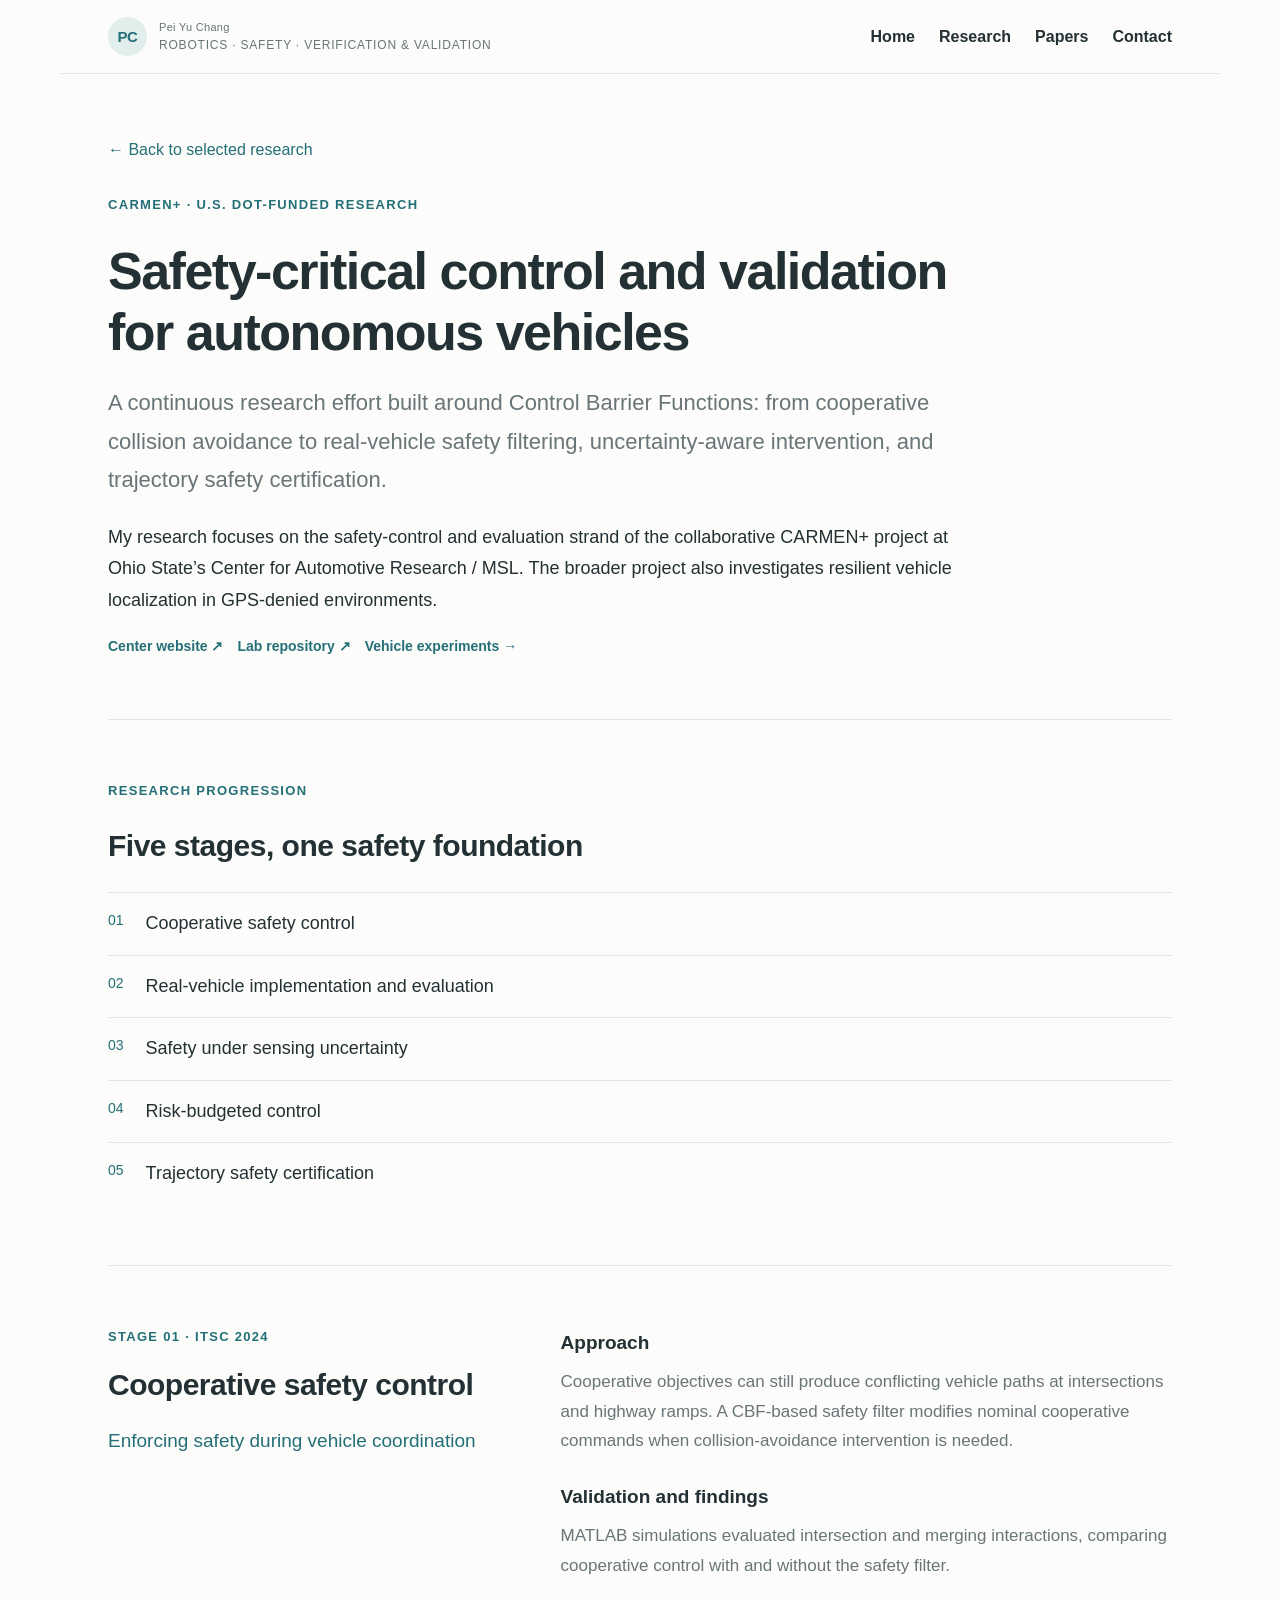
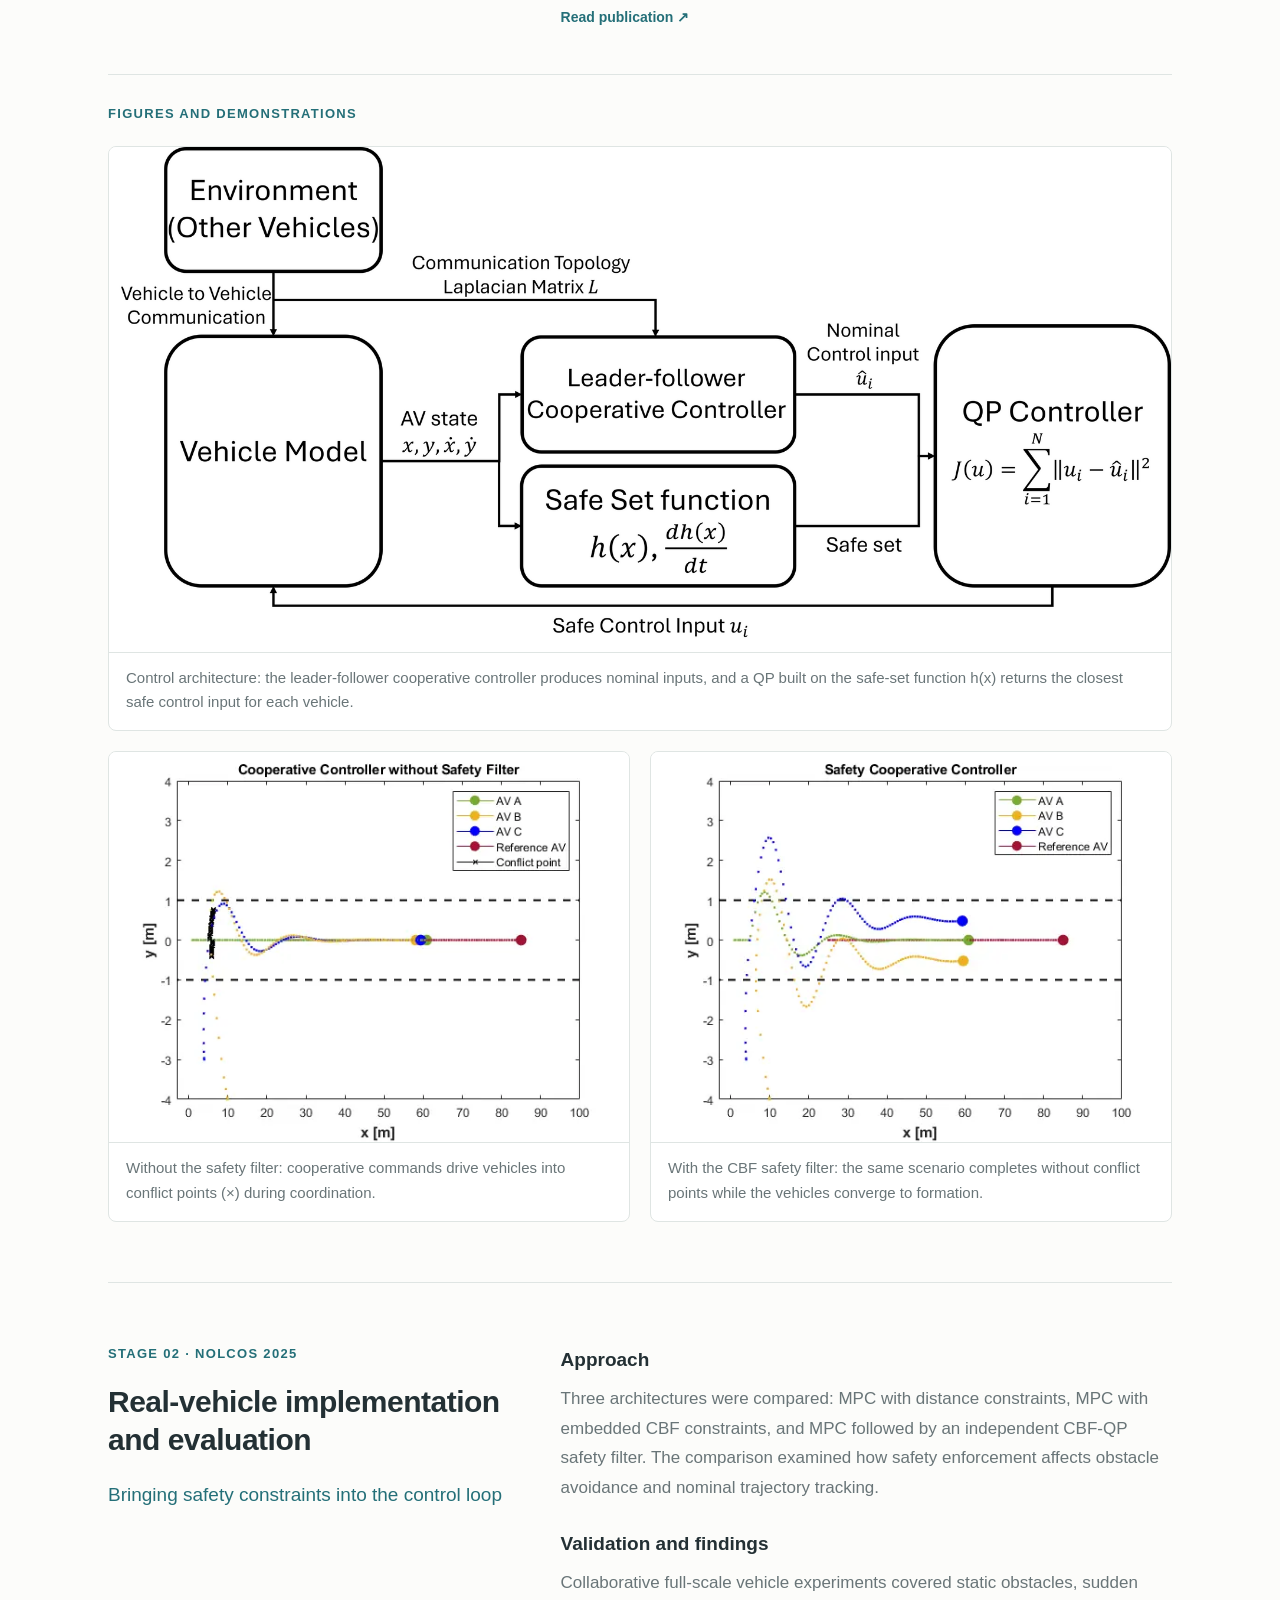
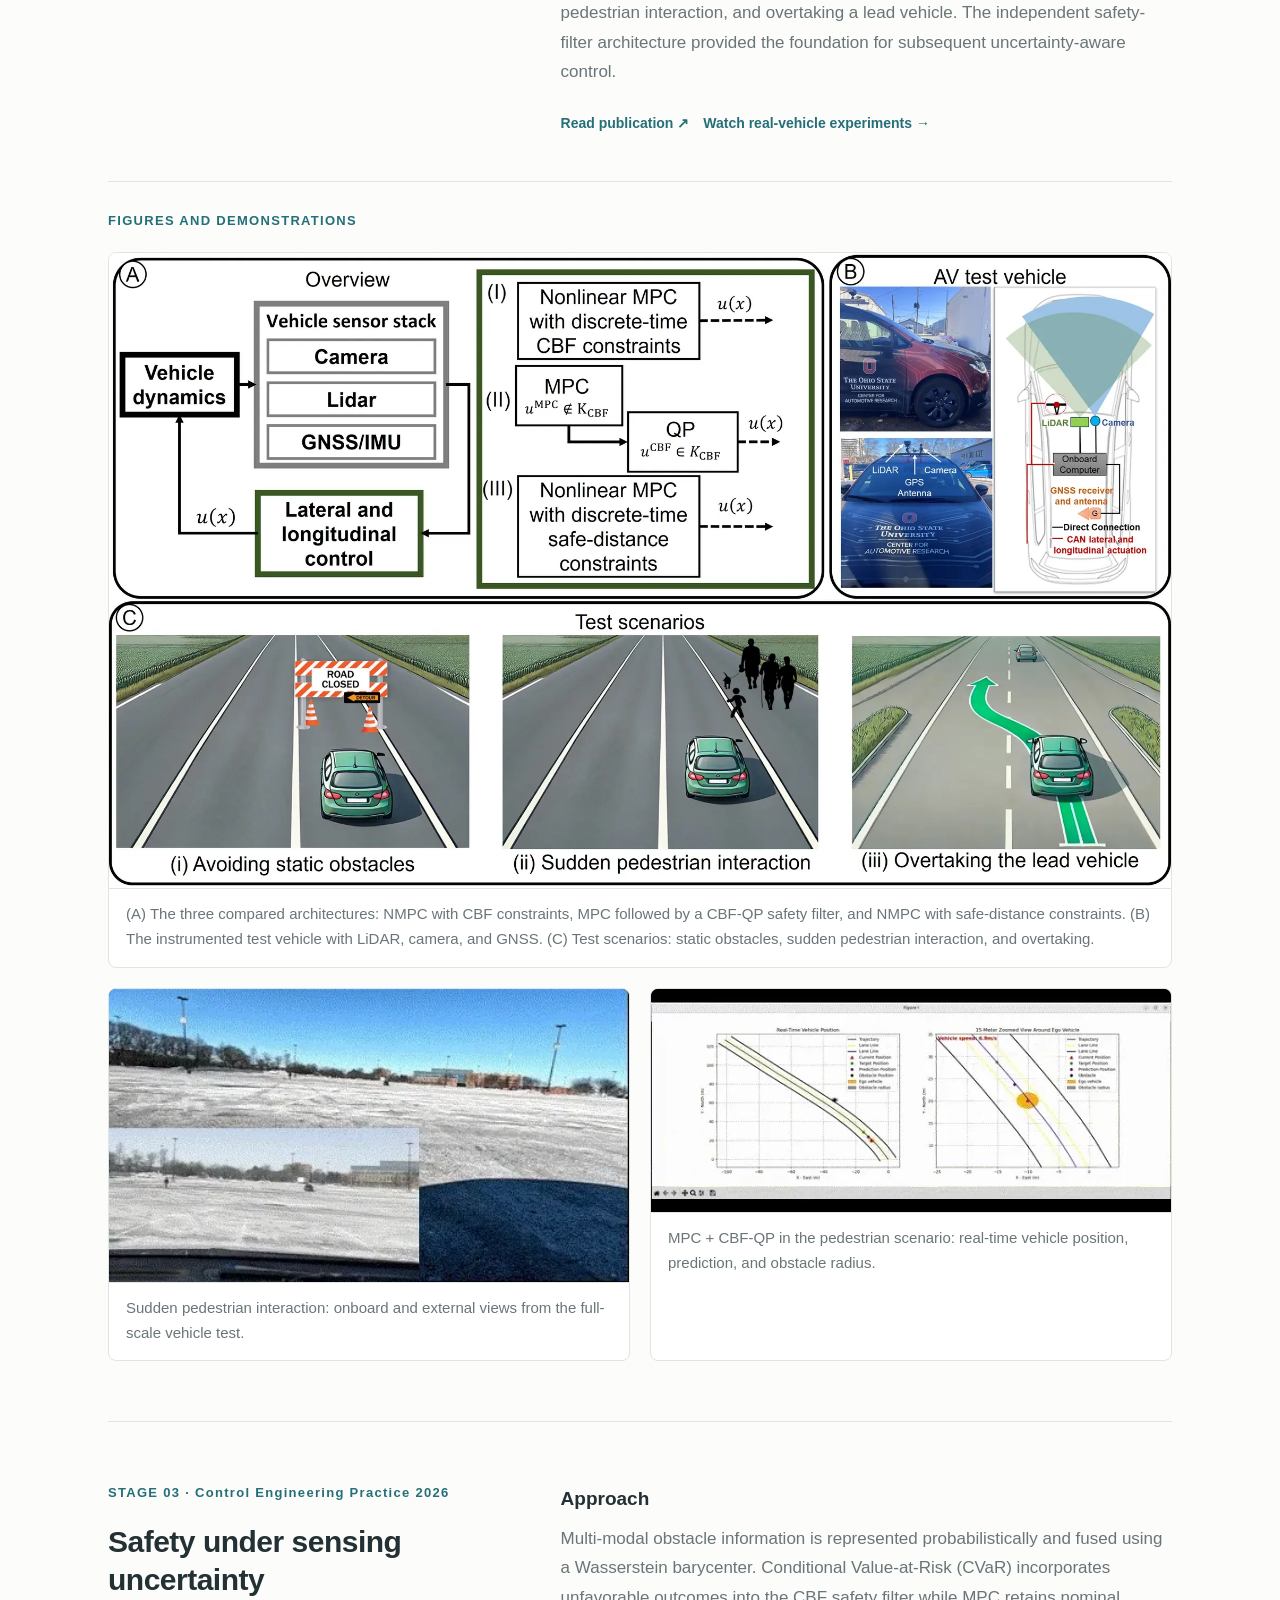
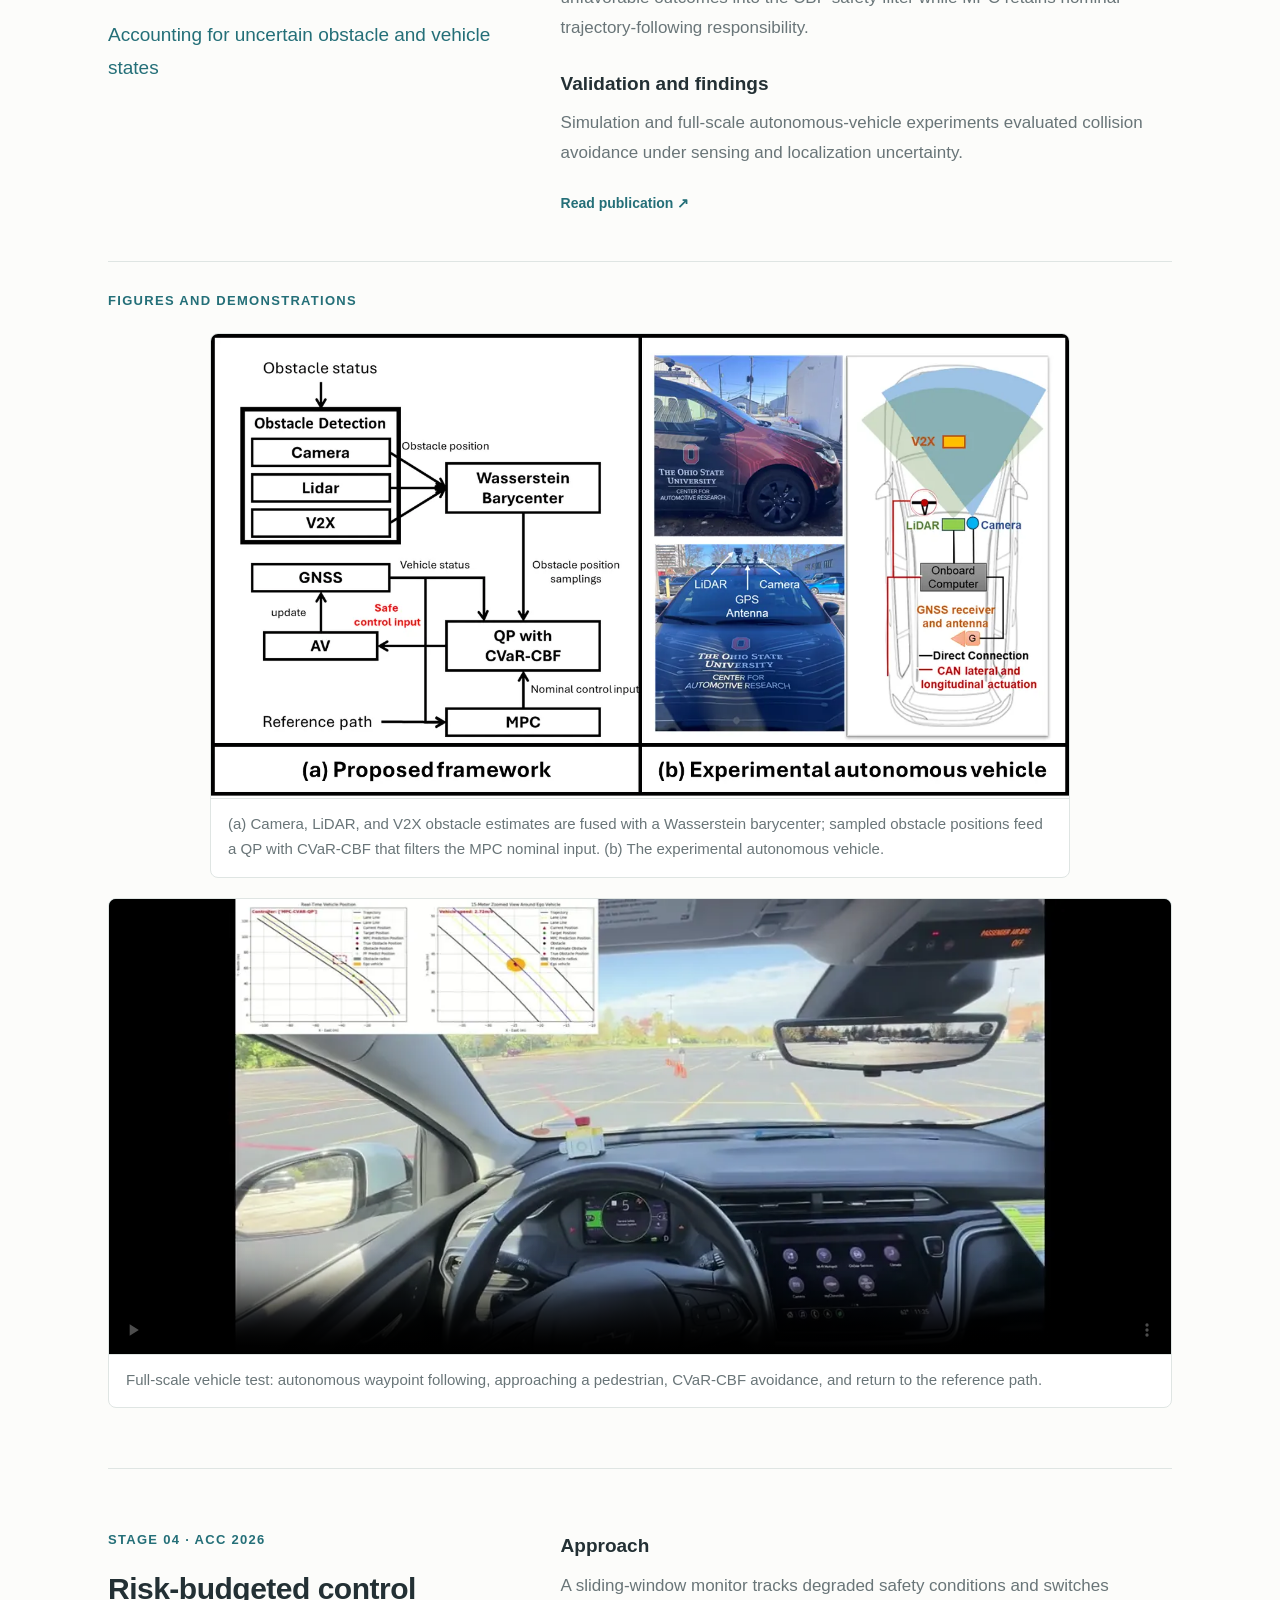
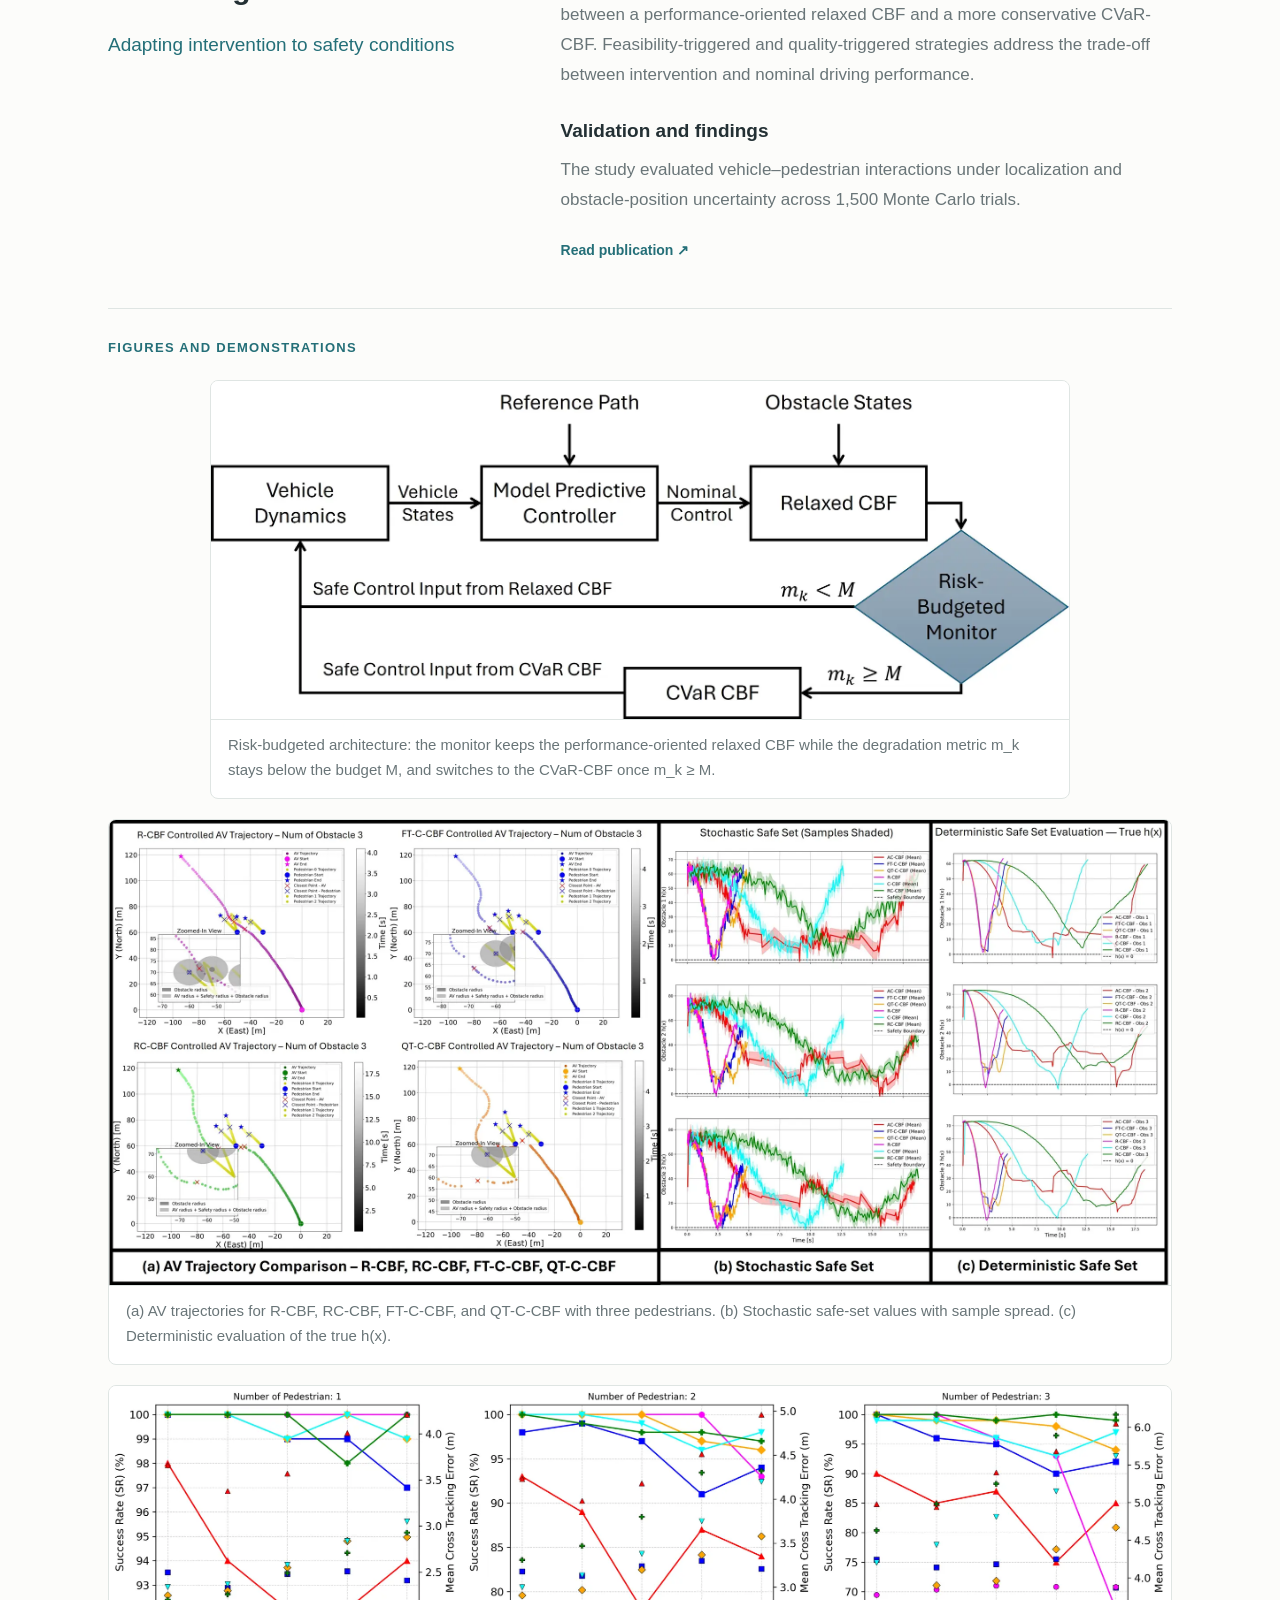
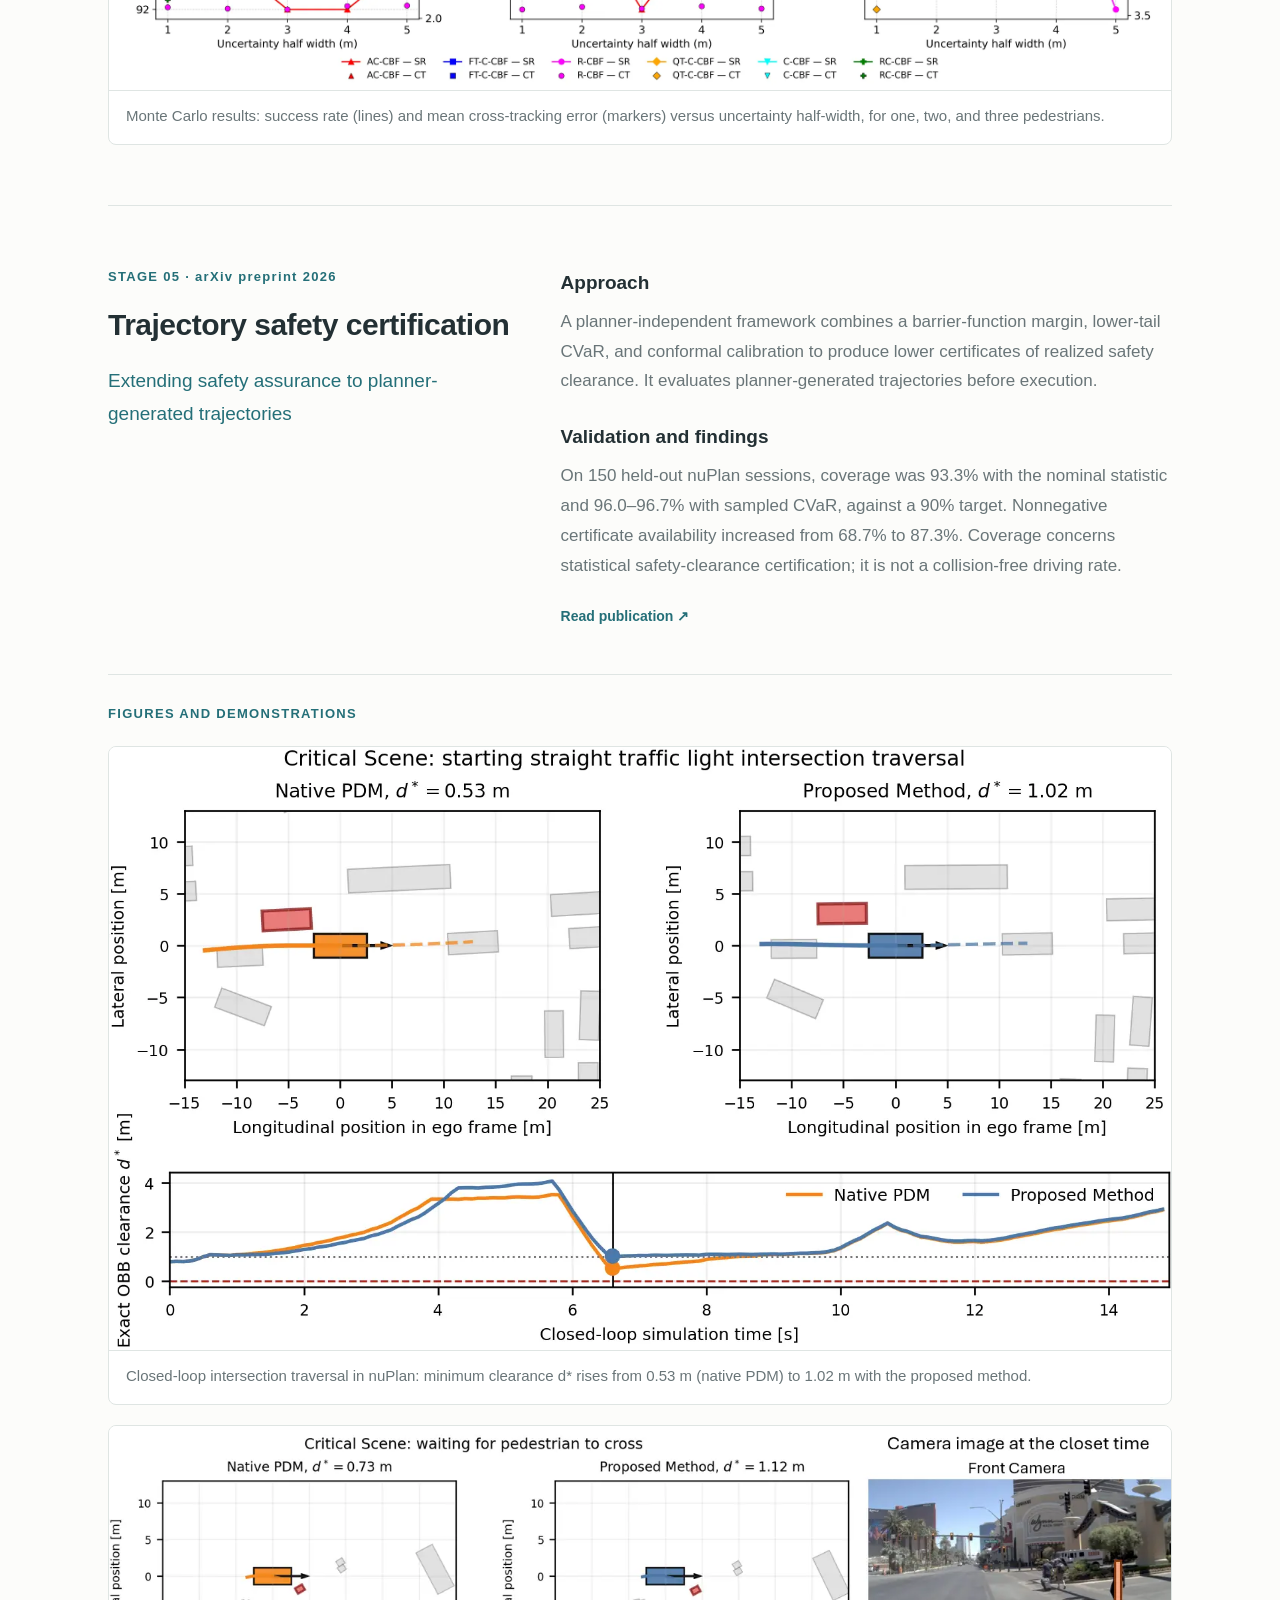
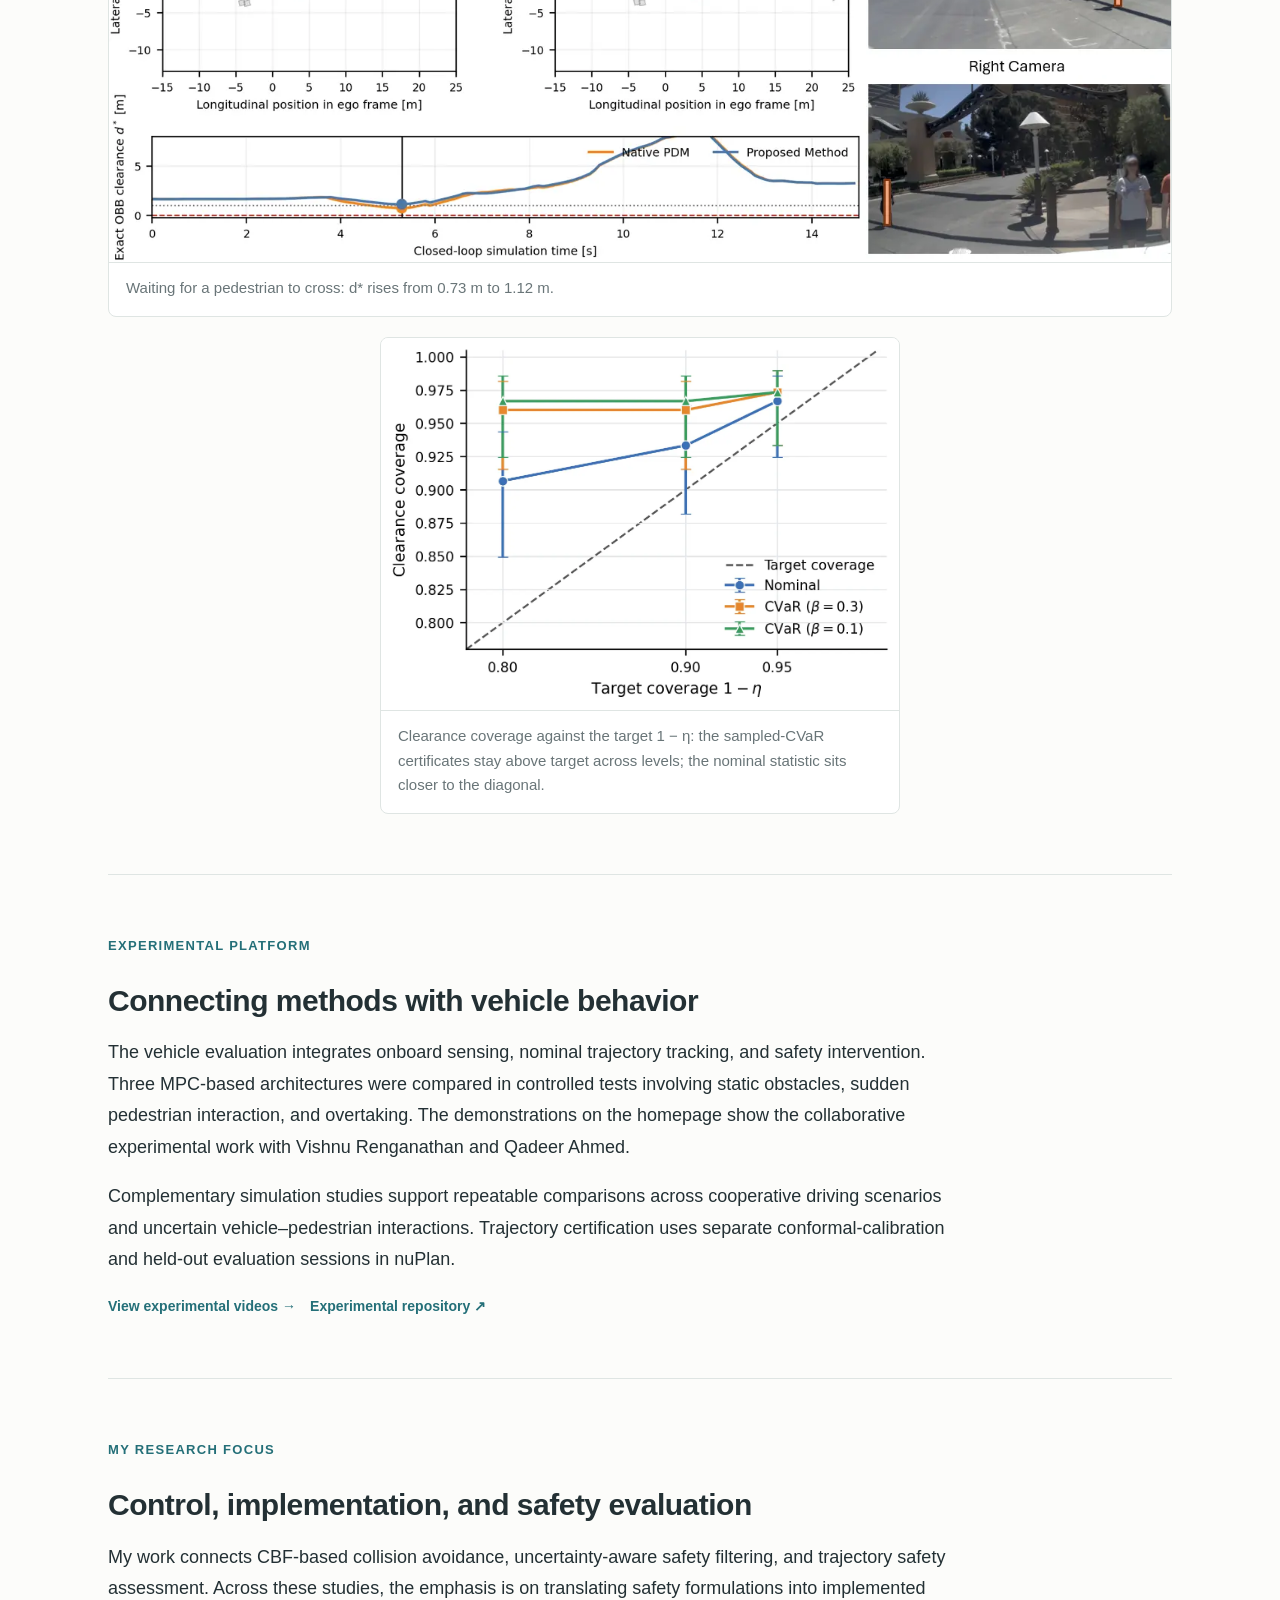
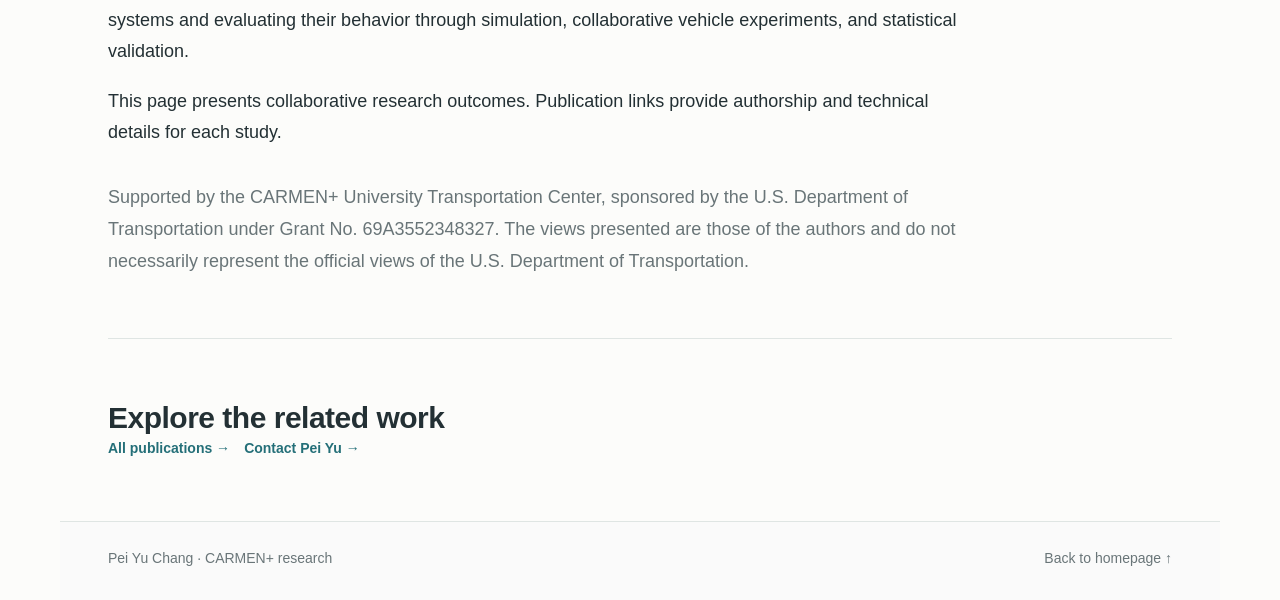
==== commit 29aa7729: "Bust stylesheet cache and cap CARMEN+ media width Browsers holding the old style.css rendered the ne" ====
--- a/carmen.html
+++ b/carmen.html
@@ -1 +1 @@
-<!doctype html><html lang="en"><head><meta charset="utf-8"><meta name="viewport" content="width=device-width, initial-scale=1"><title>CARMEN+ Safety Research | Pei Yu Chang</title><meta name="description" content="CBF-based safety control, real-vehicle validation, risk-aware collision avoidance, and trajectory safety certification by Pei Yu Chang and collaborators."><link rel="stylesheet" href="style.css"><script async src="https://www.googletagmanager.com/gtag/js?id=G-Q72GWCVVLX"></script><script defer src="analytics.js"></script></head><body><a class="skip" href="#main">Skip to content</a><header><a class="brand" href="index.html"><b class="monogram">PC</b><span class="brandname">Pei Yu Chang<small>ROBOTICS · SAFETY · VERIFICATION & VALIDATION</small></span></a><nav aria-label="Main navigation"><a href="index.html">Home</a><a href="index.html#work">Research</a><a href="index.html#papers">Papers</a><a href="index.html#contact">Contact</a></nav></header><main id="main" class="research-detail"><section class="section"><a class="backlink" href="index.html#work">← Back to selected research</a><p class="eyebrow">CARMEN+ · U.S. DOT-FUNDED RESEARCH</p><h1>Safety-critical control and validation for autonomous vehicles</h1><p class="detail-lead">A continuous research effort built around Control Barrier Functions: from cooperative collision avoidance to real-vehicle safety filtering, uncertainty-aware intervention, and trajectory safety certification.</p><p>My research focuses on the safety-control and evaluation strand of the collaborative CARMEN+ project at Ohio State’s Center for Automotive Research / MSL. The broader project also investigates resilient vehicle localization in GPS-denied environments.</p><div class="carmenlinks"><a href="https://utc.engineering.osu.edu/" target="_blank" rel="noopener">Center website ↗</a><a href="https://github.com/OSU-CAR-MSL/CARMEN_Plus" target="_blank" rel="noopener">Lab repository ↗</a><a href="index.html#experiments">Vehicle experiments →</a></div></section><section class="section"><p class="eyebrow">RESEARCH PROGRESSION</p><h2>Five stages, one safety foundation</h2><ol class="stage-index"><li><a href="#cooperative"><span>01</span>Cooperative safety control</a></li><li><a href="#vehicle"><span>02</span>Real-vehicle implementation and evaluation</a></li><li><a href="#uncertainty"><span>03</span>Safety under sensing uncertainty</a></li><li><a href="#budget"><span>04</span>Risk-budgeted control</a></li><li><a href="#certification"><span>05</span>Trajectory safety certification</a></li></ol></section><section class="section research-stage" id="cooperative"><div><p class="eyebrow">STAGE 01 · ITSC 2024</p><h2>Cooperative safety control</h2><p class="stage-question">Enforcing safety during vehicle coordination</p></div><div><h3>Approach</h3><p>Cooperative objectives can still produce conflicting vehicle paths at intersections and highway ramps. A CBF-based safety filter modifies nominal cooperative commands when collision-avoidance intervention is needed.</p><h3>Validation and findings</h3><p>MATLAB simulations evaluated intersection and merging interactions, comparing cooperative control with and without the safety filter.</p><div class="carmenlinks"><a href="https://ieeexplore.ieee.org/document/10920020" target="_blank" rel="noopener">Read publication ↗</a></div></div><div class="stage-media"><p class="eyebrow">FIGURES AND DEMONSTRATIONS</p><figure class=""><a href="assets/carmen/s1-architecture.png" target="_blank" rel="noopener"><img src="assets/carmen/s1-architecture.png" alt="Block diagram of the leader-follower cooperative controller with a CBF-based QP safety filter" loading="lazy" decoding="async"></a><figcaption>Control architecture: the leader-follower cooperative controller produces nominal inputs, and a QP built on the safe-set function h(x) returns the closest safe control input for each vehicle.</figcaption></figure><div class="media-grid two"><figure class=""><a href="assets/carmen/s1-without-filter.webp" target="_blank" rel="noopener"><img src="assets/carmen/s1-without-filter.webp" alt="Vehicle trajectories under cooperative control without a safety filter, with conflict points marked" loading="lazy" decoding="async"></a><figcaption>Without the safety filter: cooperative commands drive vehicles into conflict points (×) during coordination.</figcaption></figure><figure class=""><a href="assets/carmen/s1-with-filter.webp" target="_blank" rel="noopener"><img src="assets/carmen/s1-with-filter.webp" alt="Vehicle trajectories under cooperative control with the CBF safety filter, without conflict points" loading="lazy" decoding="async"></a><figcaption>With the CBF safety filter: the same scenario completes without conflict points while the vehicles converge to formation.</figcaption></figure></div></div></section><section class="section research-stage" id="vehicle"><div><p class="eyebrow">STAGE 02 · NOLCOS 2025</p><h2>Real-vehicle implementation and evaluation</h2><p class="stage-question">Bringing safety constraints into the control loop</p></div><div><h3>Approach</h3><p>Three architectures were compared: MPC with distance constraints, MPC with embedded CBF constraints, and MPC followed by an independent CBF-QP safety filter. The comparison examined how safety enforcement affects obstacle avoidance and nominal trajectory tracking.</p><h3>Validation and findings</h3><p>Collaborative full-scale vehicle experiments covered static obstacles, sudden pedestrian interaction, and overtaking a lead vehicle. The independent safety-filter architecture provided the foundation for subsequent uncertainty-aware control.</p><div class="carmenlinks"><a href="https://www.sciencedirect.com/science/article/pii/S2405896325017422" target="_blank" rel="noopener">Read publication ↗</a><a href="index.html#experiments">Watch real-vehicle experiments →</a></div></div><div class="stage-media"><p class="eyebrow">FIGURES AND DEMONSTRATIONS</p><figure class=""><a href="assets/carmen/s2-overview.webp" target="_blank" rel="noopener"><img src="assets/carmen/s2-overview.webp" alt="Overview of the three MPC-based safety architectures, the instrumented test vehicle, and the three test scenarios" loading="lazy" decoding="async"></a><figcaption>(A) The three compared architectures: NMPC with CBF constraints, MPC followed by a CBF-QP safety filter, and NMPC with safe-distance constraints. (B) The instrumented test vehicle with LiDAR, camera, and GNSS. (C) Test scenarios: static obstacles, sudden pedestrian interaction, and overtaking.</figcaption></figure><div class="media-grid two"><figure class="videofig "><video autoplay muted loop playsinline preload="metadata" poster="assets/carmen/s2-pedestrian-onboard.webp" aria-label="Onboard footage of the sudden pedestrian interaction test"><source src="assets/carmen/s2-pedestrian-onboard.mp4" type="video/mp4">Your browser does not support embedded video.</video><figcaption>Sudden pedestrian interaction: onboard and external views from the full-scale vehicle test.</figcaption></figure><figure class="videofig "><video autoplay muted loop playsinline preload="metadata" poster="assets/carmen/s2-pedestrian-mpc-cbf-qp.webp" aria-label="Real-time vehicle position plot for the MPC with CBF-QP architecture"><source src="assets/carmen/s2-pedestrian-mpc-cbf-qp.mp4" type="video/mp4">Your browser does not support embedded video.</video><figcaption>MPC + CBF-QP in the pedestrian scenario: real-time vehicle position, prediction, and obstacle radius.</figcaption></figure></div></div></section><section class="section research-stage" id="uncertainty"><div><p class="eyebrow">STAGE 03 · Control Engineering Practice 2026</p><h2>Safety under sensing uncertainty</h2><p class="stage-question">Accounting for uncertain obstacle and vehicle states</p></div><div><h3>Approach</h3><p>Multi-modal obstacle information is represented probabilistically and fused using a Wasserstein barycenter. Conditional Value-at-Risk (CVaR) incorporates unfavorable outcomes into the CBF safety filter while MPC retains nominal trajectory-following responsibility.</p><h3>Validation and findings</h3><p>Simulation and full-scale autonomous-vehicle experiments evaluated collision avoidance under sensing and localization uncertainty.</p><div class="carmenlinks"><a href="https://www.sciencedirect.com/science/article/pii/S0967066126003576" target="_blank" rel="noopener">Read publication ↗</a></div></div><div class="stage-media"><p class="eyebrow">FIGURES AND DEMONSTRATIONS</p><figure class="medium"><a href="assets/carmen/s3-framework.webp" target="_blank" rel="noopener"><img src="assets/carmen/s3-framework.webp" alt="Proposed CVaR-CBF framework with Wasserstein barycenter fusion and the experimental autonomous vehicle" loading="lazy" decoding="async"></a><figcaption>(a) Camera, LiDAR, and V2X obstacle estimates are fused with a Wasserstein barycenter; sampled obstacle positions feed a QP with CVaR-CBF that filters the MPC nominal input. (b) The experimental autonomous vehicle.</figcaption></figure><figure class="videofig "><video controls muted playsinline preload="metadata" poster="assets/carmen/s3-cvar-vehicle-test.webp" aria-label="Full-scale vehicle test of the CVaR-CBF safety filter avoiding a pedestrian"><source src="assets/carmen/s3-cvar-vehicle-test.mp4" type="video/mp4">Your browser does not support embedded video.</video><figcaption>Full-scale vehicle test: autonomous waypoint following, approaching a pedestrian, CVaR-CBF avoidance, and return to the reference path.</figcaption></figure></div></section><section class="section research-stage" id="budget"><div><p class="eyebrow">STAGE 04 · ACC 2026</p><h2>Risk-budgeted control</h2><p class="stage-question">Adapting intervention to safety conditions</p></div><div><h3>Approach</h3><p>A sliding-window monitor tracks degraded safety conditions and switches between a performance-oriented relaxed CBF and a more conservative CVaR-CBF. Feasibility-triggered and quality-triggered strategies address the trade-off between intervention and nominal driving performance.</p><h3>Validation and findings</h3><p>The study evaluated vehicle–pedestrian interactions under localization and obstacle-position uncertainty across 1,500 Monte Carlo trials.</p><div class="carmenlinks"><a href="https://ieeexplore.ieee.org/abstract/document/11615901" target="_blank" rel="noopener">Read publication ↗</a></div></div><div class="stage-media"><p class="eyebrow">FIGURES AND DEMONSTRATIONS</p><figure class="medium"><a href="assets/carmen/s4-architecture.webp" target="_blank" rel="noopener"><img src="assets/carmen/s4-architecture.webp" alt="Risk-budgeted monitor switching between a relaxed CBF and a CVaR CBF" loading="lazy" decoding="async"></a><figcaption>Risk-budgeted architecture: the monitor keeps the performance-oriented relaxed CBF while the degradation metric m_k stays below the budget M, and switches to the CVaR-CBF once m_k ≥ M.</figcaption></figure><figure class=""><a href="assets/carmen/s4-trajectories.webp" target="_blank" rel="noopener"><img src="assets/carmen/s4-trajectories.webp" alt="Trajectory comparison and stochastic and deterministic safe-set evaluation for four CBF variants with three pedestrians" loading="lazy" decoding="async"></a><figcaption>(a) AV trajectories for R-CBF, RC-CBF, FT-C-CBF, and QT-C-CBF with three pedestrians. (b) Stochastic safe-set values with sample spread. (c) Deterministic evaluation of the true h(x).</figcaption></figure><figure class=""><a href="assets/carmen/s4-success-tracking.webp" target="_blank" rel="noopener"><img src="assets/carmen/s4-success-tracking.webp" alt="Success rate and mean cross-tracking error versus uncertainty half-width for one to three pedestrians" loading="lazy" decoding="async"></a><figcaption>Monte Carlo results: success rate (lines) and mean cross-tracking error (markers) versus uncertainty half-width, for one, two, and three pedestrians.</figcaption></figure></div></section><section class="section research-stage" id="certification"><div><p class="eyebrow">STAGE 05 · arXiv preprint 2026</p><h2>Trajectory safety certification</h2><p class="stage-question">Extending safety assurance to planner-generated trajectories</p></div><div><h3>Approach</h3><p>A planner-independent framework combines a barrier-function margin, lower-tail CVaR, and conformal calibration to produce lower certificates of realized safety clearance. It evaluates planner-generated trajectories before execution.</p><h3>Validation and findings</h3><p>On 150 held-out nuPlan sessions, coverage was 93.3% with the nominal statistic and 96.0–96.7% with sampled CVaR, against a 90% target. Nonnegative certificate availability increased from 68.7% to 87.3%. Coverage concerns statistical safety-clearance certification; it is not a collision-free driving rate.</p><div class="carmenlinks"><a href="https://arxiv.org/abs/2608.26533" target="_blank" rel="noopener">Read publication ↗</a></div></div><div class="stage-media"><p class="eyebrow">FIGURES AND DEMONSTRATIONS</p><figure class=""><a href="assets/carmen/s5-intersection.webp" target="_blank" rel="noopener"><img src="assets/carmen/s5-intersection.webp" alt="Closed-loop nuPlan intersection scene comparing native PDM and the proposed method" loading="lazy" decoding="async"></a><figcaption>Closed-loop intersection traversal in nuPlan: minimum clearance d* rises from 0.53 m (native PDM) to 1.02 m with the proposed method.</figcaption></figure><figure class=""><a href="assets/carmen/s5-pedestrian.webp" target="_blank" rel="noopener"><img src="assets/carmen/s5-pedestrian.webp" alt="Closed-loop nuPlan scene waiting for a pedestrian to cross, comparing native PDM and the proposed method" loading="lazy" decoding="async"></a><figcaption>Waiting for a pedestrian to cross: d* rises from 0.73 m to 1.12 m.</figcaption></figure><figure class="narrow"><a href="assets/carmen/s5-coverage.webp" target="_blank" rel="noopener"><img src="assets/carmen/s5-coverage.webp" alt="Clearance coverage versus target coverage for nominal and CVaR statistics" loading="lazy" decoding="async"></a><figcaption>Clearance coverage against the target 1 − η: the sampled-CVaR certificates stay above target across levels; the nominal statistic sits closer to the diagonal.</figcaption></figure></div></section><section class="section"><p class="eyebrow">EXPERIMENTAL PLATFORM</p><h2>Connecting methods with vehicle behavior</h2><p>The vehicle evaluation integrates onboard sensing, nominal trajectory tracking, and safety intervention. Three MPC-based architectures were compared in controlled tests involving static obstacles, sudden pedestrian interaction, and overtaking. The demonstrations on the homepage show the collaborative experimental work with Vishnu Renganathan and Qadeer Ahmed.</p><p>Complementary simulation studies support repeatable comparisons across cooperative driving scenarios and uncertain vehicle–pedestrian interactions. Trajectory certification uses separate conformal-calibration and held-out evaluation sessions in nuPlan.</p><div class="carmenlinks"><a href="index.html#experiments">View experimental videos →</a><a href="https://github.com/OSU-CAR-MSL/NMPC-CBF-AV" target="_blank" rel="noopener">Experimental repository ↗</a></div></section><section class="section"><p class="eyebrow">MY RESEARCH FOCUS</p><h2>Control, implementation, and safety evaluation</h2><p>My work connects CBF-based collision avoidance, uncertainty-aware safety filtering, and trajectory safety assessment. Across these studies, the emphasis is on translating safety formulations into implemented systems and evaluating their behavior through simulation, collaborative vehicle experiments, and statistical validation.</p><p>This page presents collaborative research outcomes. Publication links provide authorship and technical details for each study.</p><p class="fundingnote">Supported by the CARMEN+ University Transportation Center, sponsored by the U.S. Department of Transportation under Grant No. 69A3552348327. The views presented are those of the authors and do not necessarily represent the official views of the U.S. Department of Transportation.</p></section><section class="contact"><h2>Explore the related work</h2><div class="carmenlinks"><a href="index.html#papers">All publications →</a><a href="index.html#contact">Contact Pei Yu →</a></div></section></main><footer><span>Pei Yu Chang · CARMEN+ research</span><a href="index.html">Back to homepage ↑</a></footer></body></html>+<!doctype html><html lang="en"><head><meta charset="utf-8"><meta name="viewport" content="width=device-width, initial-scale=1"><title>CARMEN+ Safety Research | Pei Yu Chang</title><meta name="description" content="CBF-based safety control, real-vehicle validation, risk-aware collision avoidance, and trajectory safety certification by Pei Yu Chang and collaborators."><link rel="stylesheet" href="style.css?v=20261113"><script async src="https://www.googletagmanager.com/gtag/js?id=G-Q72GWCVVLX"></script><script defer src="analytics.js"></script></head><body><a class="skip" href="#main">Skip to content</a><header><a class="brand" href="index.html"><b class="monogram">PC</b><span class="brandname">Pei Yu Chang<small>ROBOTICS · SAFETY · VERIFICATION & VALIDATION</small></span></a><nav aria-label="Main navigation"><a href="index.html">Home</a><a href="index.html#work">Research</a><a href="index.html#papers">Papers</a><a href="index.html#contact">Contact</a></nav></header><main id="main" class="research-detail"><section class="section"><a class="backlink" href="index.html#work">← Back to selected research</a><p class="eyebrow">CARMEN+ · U.S. DOT-FUNDED RESEARCH</p><h1>Safety-critical control and validation for autonomous vehicles</h1><p class="detail-lead">A continuous research effort built around Control Barrier Functions: from cooperative collision avoidance to real-vehicle safety filtering, uncertainty-aware intervention, and trajectory safety certification.</p><p>My research focuses on the safety-control and evaluation strand of the collaborative CARMEN+ project at Ohio State’s Center for Automotive Research / MSL. The broader project also investigates resilient vehicle localization in GPS-denied environments.</p><div class="carmenlinks"><a href="https://utc.engineering.osu.edu/" target="_blank" rel="noopener">Center website ↗</a><a href="https://github.com/OSU-CAR-MSL/CARMEN_Plus" target="_blank" rel="noopener">Lab repository ↗</a><a href="index.html#experiments">Vehicle experiments →</a></div></section><section class="section"><p class="eyebrow">RESEARCH PROGRESSION</p><h2>Five stages, one safety foundation</h2><ol class="stage-index"><li><a href="#cooperative"><span>01</span>Cooperative safety control</a></li><li><a href="#vehicle"><span>02</span>Real-vehicle implementation and evaluation</a></li><li><a href="#uncertainty"><span>03</span>Safety under sensing uncertainty</a></li><li><a href="#budget"><span>04</span>Risk-budgeted control</a></li><li><a href="#certification"><span>05</span>Trajectory safety certification</a></li></ol></section><section class="section research-stage" id="cooperative"><div><p class="eyebrow">STAGE 01 · ITSC 2024</p><h2>Cooperative safety control</h2><p class="stage-question">Enforcing safety during vehicle coordination</p></div><div><h3>Approach</h3><p>Cooperative objectives can still produce conflicting vehicle paths at intersections and highway ramps. A CBF-based safety filter modifies nominal cooperative commands when collision-avoidance intervention is needed.</p><h3>Validation and findings</h3><p>MATLAB simulations evaluated intersection and merging interactions, comparing cooperative control with and without the safety filter.</p><div class="carmenlinks"><a href="https://ieeexplore.ieee.org/document/10920020" target="_blank" rel="noopener">Read publication ↗</a></div></div><div class="stage-media"><p class="eyebrow">FIGURES AND DEMONSTRATIONS</p><figure class=""><a href="assets/carmen/s1-architecture.png" target="_blank" rel="noopener"><img style="max-width:100%;height:auto" src="assets/carmen/s1-architecture.png" alt="Block diagram of the leader-follower cooperative controller with a CBF-based QP safety filter" loading="lazy" decoding="async"></a><figcaption>Control architecture: the leader-follower cooperative controller produces nominal inputs, and a QP built on the safe-set function h(x) returns the closest safe control input for each vehicle.</figcaption></figure><div class="media-grid two"><figure class=""><a href="assets/carmen/s1-without-filter.webp" target="_blank" rel="noopener"><img style="max-width:100%;height:auto" src="assets/carmen/s1-without-filter.webp" alt="Vehicle trajectories under cooperative control without a safety filter, with conflict points marked" loading="lazy" decoding="async"></a><figcaption>Without the safety filter: cooperative commands drive vehicles into conflict points (×) during coordination.</figcaption></figure><figure class=""><a href="assets/carmen/s1-with-filter.webp" target="_blank" rel="noopener"><img style="max-width:100%;height:auto" src="assets/carmen/s1-with-filter.webp" alt="Vehicle trajectories under cooperative control with the CBF safety filter, without conflict points" loading="lazy" decoding="async"></a><figcaption>With the CBF safety filter: the same scenario completes without conflict points while the vehicles converge to formation.</figcaption></figure></div></div></section><section class="section research-stage" id="vehicle"><div><p class="eyebrow">STAGE 02 · NOLCOS 2025</p><h2>Real-vehicle implementation and evaluation</h2><p class="stage-question">Bringing safety constraints into the control loop</p></div><div><h3>Approach</h3><p>Three architectures were compared: MPC with distance constraints, MPC with embedded CBF constraints, and MPC followed by an independent CBF-QP safety filter. The comparison examined how safety enforcement affects obstacle avoidance and nominal trajectory tracking.</p><h3>Validation and findings</h3><p>Collaborative full-scale vehicle experiments covered static obstacles, sudden pedestrian interaction, and overtaking a lead vehicle. The independent safety-filter architecture provided the foundation for subsequent uncertainty-aware control.</p><div class="carmenlinks"><a href="https://www.sciencedirect.com/science/article/pii/S2405896325017422" target="_blank" rel="noopener">Read publication ↗</a><a href="index.html#experiments">Watch real-vehicle experiments →</a></div></div><div class="stage-media"><p class="eyebrow">FIGURES AND DEMONSTRATIONS</p><figure class=""><a href="assets/carmen/s2-overview.webp" target="_blank" rel="noopener"><img style="max-width:100%;height:auto" src="assets/carmen/s2-overview.webp" alt="Overview of the three MPC-based safety architectures, the instrumented test vehicle, and the three test scenarios" loading="lazy" decoding="async"></a><figcaption>(A) The three compared architectures: NMPC with CBF constraints, MPC followed by a CBF-QP safety filter, and NMPC with safe-distance constraints. (B) The instrumented test vehicle with LiDAR, camera, and GNSS. (C) Test scenarios: static obstacles, sudden pedestrian interaction, and overtaking.</figcaption></figure><div class="media-grid two"><figure class="videofig "><video style="max-width:100%;height:auto" autoplay muted loop playsinline preload="metadata" poster="assets/carmen/s2-pedestrian-onboard.webp" aria-label="Onboard footage of the sudden pedestrian interaction test"><source src="assets/carmen/s2-pedestrian-onboard.mp4" type="video/mp4">Your browser does not support embedded video.</video><figcaption>Sudden pedestrian interaction: onboard and external views from the full-scale vehicle test.</figcaption></figure><figure class="videofig "><video style="max-width:100%;height:auto" autoplay muted loop playsinline preload="metadata" poster="assets/carmen/s2-pedestrian-mpc-cbf-qp.webp" aria-label="Real-time vehicle position plot for the MPC with CBF-QP architecture"><source src="assets/carmen/s2-pedestrian-mpc-cbf-qp.mp4" type="video/mp4">Your browser does not support embedded video.</video><figcaption>MPC + CBF-QP in the pedestrian scenario: real-time vehicle position, prediction, and obstacle radius.</figcaption></figure></div></div></section><section class="section research-stage" id="uncertainty"><div><p class="eyebrow">STAGE 03 · Control Engineering Practice 2026</p><h2>Safety under sensing uncertainty</h2><p class="stage-question">Accounting for uncertain obstacle and vehicle states</p></div><div><h3>Approach</h3><p>Multi-modal obstacle information is represented probabilistically and fused using a Wasserstein barycenter. Conditional Value-at-Risk (CVaR) incorporates unfavorable outcomes into the CBF safety filter while MPC retains nominal trajectory-following responsibility.</p><h3>Validation and findings</h3><p>Simulation and full-scale autonomous-vehicle experiments evaluated collision avoidance under sensing and localization uncertainty.</p><div class="carmenlinks"><a href="https://www.sciencedirect.com/science/article/pii/S0967066126003576" target="_blank" rel="noopener">Read publication ↗</a></div></div><div class="stage-media"><p class="eyebrow">FIGURES AND DEMONSTRATIONS</p><figure class="medium"><a href="assets/carmen/s3-framework.webp" target="_blank" rel="noopener"><img style="max-width:100%;height:auto" src="assets/carmen/s3-framework.webp" alt="Proposed CVaR-CBF framework with Wasserstein barycenter fusion and the experimental autonomous vehicle" loading="lazy" decoding="async"></a><figcaption>(a) Camera, LiDAR, and V2X obstacle estimates are fused with a Wasserstein barycenter; sampled obstacle positions feed a QP with CVaR-CBF that filters the MPC nominal input. (b) The experimental autonomous vehicle.</figcaption></figure><figure class="videofig "><video style="max-width:100%;height:auto" controls muted playsinline preload="metadata" poster="assets/carmen/s3-cvar-vehicle-test.webp" aria-label="Full-scale vehicle test of the CVaR-CBF safety filter avoiding a pedestrian"><source src="assets/carmen/s3-cvar-vehicle-test.mp4" type="video/mp4">Your browser does not support embedded video.</video><figcaption>Full-scale vehicle test: autonomous waypoint following, approaching a pedestrian, CVaR-CBF avoidance, and return to the reference path.</figcaption></figure></div></section><section class="section research-stage" id="budget"><div><p class="eyebrow">STAGE 04 · ACC 2026</p><h2>Risk-budgeted control</h2><p class="stage-question">Adapting intervention to safety conditions</p></div><div><h3>Approach</h3><p>A sliding-window monitor tracks degraded safety conditions and switches between a performance-oriented relaxed CBF and a more conservative CVaR-CBF. Feasibility-triggered and quality-triggered strategies address the trade-off between intervention and nominal driving performance.</p><h3>Validation and findings</h3><p>The study evaluated vehicle–pedestrian interactions under localization and obstacle-position uncertainty across 1,500 Monte Carlo trials.</p><div class="carmenlinks"><a href="https://ieeexplore.ieee.org/abstract/document/11615901" target="_blank" rel="noopener">Read publication ↗</a></div></div><div class="stage-media"><p class="eyebrow">FIGURES AND DEMONSTRATIONS</p><figure class="medium"><a href="assets/carmen/s4-architecture.webp" target="_blank" rel="noopener"><img style="max-width:100%;height:auto" src="assets/carmen/s4-architecture.webp" alt="Risk-budgeted monitor switching between a relaxed CBF and a CVaR CBF" loading="lazy" decoding="async"></a><figcaption>Risk-budgeted architecture: the monitor keeps the performance-oriented relaxed CBF while the degradation metric m_k stays below the budget M, and switches to the CVaR-CBF once m_k ≥ M.</figcaption></figure><figure class=""><a href="assets/carmen/s4-trajectories.webp" target="_blank" rel="noopener"><img style="max-width:100%;height:auto" src="assets/carmen/s4-trajectories.webp" alt="Trajectory comparison and stochastic and deterministic safe-set evaluation for four CBF variants with three pedestrians" loading="lazy" decoding="async"></a><figcaption>(a) AV trajectories for R-CBF, RC-CBF, FT-C-CBF, and QT-C-CBF with three pedestrians. (b) Stochastic safe-set values with sample spread. (c) Deterministic evaluation of the true h(x).</figcaption></figure><figure class=""><a href="assets/carmen/s4-success-tracking.webp" target="_blank" rel="noopener"><img style="max-width:100%;height:auto" src="assets/carmen/s4-success-tracking.webp" alt="Success rate and mean cross-tracking error versus uncertainty half-width for one to three pedestrians" loading="lazy" decoding="async"></a><figcaption>Monte Carlo results: success rate (lines) and mean cross-tracking error (markers) versus uncertainty half-width, for one, two, and three pedestrians.</figcaption></figure></div></section><section class="section research-stage" id="certification"><div><p class="eyebrow">STAGE 05 · arXiv preprint 2026</p><h2>Trajectory safety certification</h2><p class="stage-question">Extending safety assurance to planner-generated trajectories</p></div><div><h3>Approach</h3><p>A planner-independent framework combines a barrier-function margin, lower-tail CVaR, and conformal calibration to produce lower certificates of realized safety clearance. It evaluates planner-generated trajectories before execution.</p><h3>Validation and findings</h3><p>On 150 held-out nuPlan sessions, coverage was 93.3% with the nominal statistic and 96.0–96.7% with sampled CVaR, against a 90% target. Nonnegative certificate availability increased from 68.7% to 87.3%. Coverage concerns statistical safety-clearance certification; it is not a collision-free driving rate.</p><div class="carmenlinks"><a href="https://arxiv.org/abs/2608.26533" target="_blank" rel="noopener">Read publication ↗</a></div></div><div class="stage-media"><p class="eyebrow">FIGURES AND DEMONSTRATIONS</p><figure class=""><a href="assets/carmen/s5-intersection.webp" target="_blank" rel="noopener"><img style="max-width:100%;height:auto" src="assets/carmen/s5-intersection.webp" alt="Closed-loop nuPlan intersection scene comparing native PDM and the proposed method" loading="lazy" decoding="async"></a><figcaption>Closed-loop intersection traversal in nuPlan: minimum clearance d* rises from 0.53 m (native PDM) to 1.02 m with the proposed method.</figcaption></figure><figure class=""><a href="assets/carmen/s5-pedestrian.webp" target="_blank" rel="noopener"><img style="max-width:100%;height:auto" src="assets/carmen/s5-pedestrian.webp" alt="Closed-loop nuPlan scene waiting for a pedestrian to cross, comparing native PDM and the proposed method" loading="lazy" decoding="async"></a><figcaption>Waiting for a pedestrian to cross: d* rises from 0.73 m to 1.12 m.</figcaption></figure><figure class="narrow"><a href="assets/carmen/s5-coverage.webp" target="_blank" rel="noopener"><img style="max-width:100%;height:auto" src="assets/carmen/s5-coverage.webp" alt="Clearance coverage versus target coverage for nominal and CVaR statistics" loading="lazy" decoding="async"></a><figcaption>Clearance coverage against the target 1 − η: the sampled-CVaR certificates stay above target across levels; the nominal statistic sits closer to the diagonal.</figcaption></figure></div></section><section class="section"><p class="eyebrow">EXPERIMENTAL PLATFORM</p><h2>Connecting methods with vehicle behavior</h2><p>The vehicle evaluation integrates onboard sensing, nominal trajectory tracking, and safety intervention. Three MPC-based architectures were compared in controlled tests involving static obstacles, sudden pedestrian interaction, and overtaking. The demonstrations on the homepage show the collaborative experimental work with Vishnu Renganathan and Qadeer Ahmed.</p><p>Complementary simulation studies support repeatable comparisons across cooperative driving scenarios and uncertain vehicle–pedestrian interactions. Trajectory certification uses separate conformal-calibration and held-out evaluation sessions in nuPlan.</p><div class="carmenlinks"><a href="index.html#experiments">View experimental videos →</a><a href="https://github.com/OSU-CAR-MSL/NMPC-CBF-AV" target="_blank" rel="noopener">Experimental repository ↗</a></div></section><section class="section"><p class="eyebrow">MY RESEARCH FOCUS</p><h2>Control, implementation, and safety evaluation</h2><p>My work connects CBF-based collision avoidance, uncertainty-aware safety filtering, and trajectory safety assessment. Across these studies, the emphasis is on translating safety formulations into implemented systems and evaluating their behavior through simulation, collaborative vehicle experiments, and statistical validation.</p><p>This page presents collaborative research outcomes. Publication links provide authorship and technical details for each study.</p><p class="fundingnote">Supported by the CARMEN+ University Transportation Center, sponsored by the U.S. Department of Transportation under Grant No. 69A3552348327. The views presented are those of the authors and do not necessarily represent the official views of the U.S. Department of Transportation.</p></section><section class="contact"><h2>Explore the related work</h2><div class="carmenlinks"><a href="index.html#papers">All publications →</a><a href="index.html#contact">Contact Pei Yu →</a></div></section></main><footer><span>Pei Yu Chang · CARMEN+ research</span><a href="index.html">Back to homepage ↑</a></footer></body></html>
